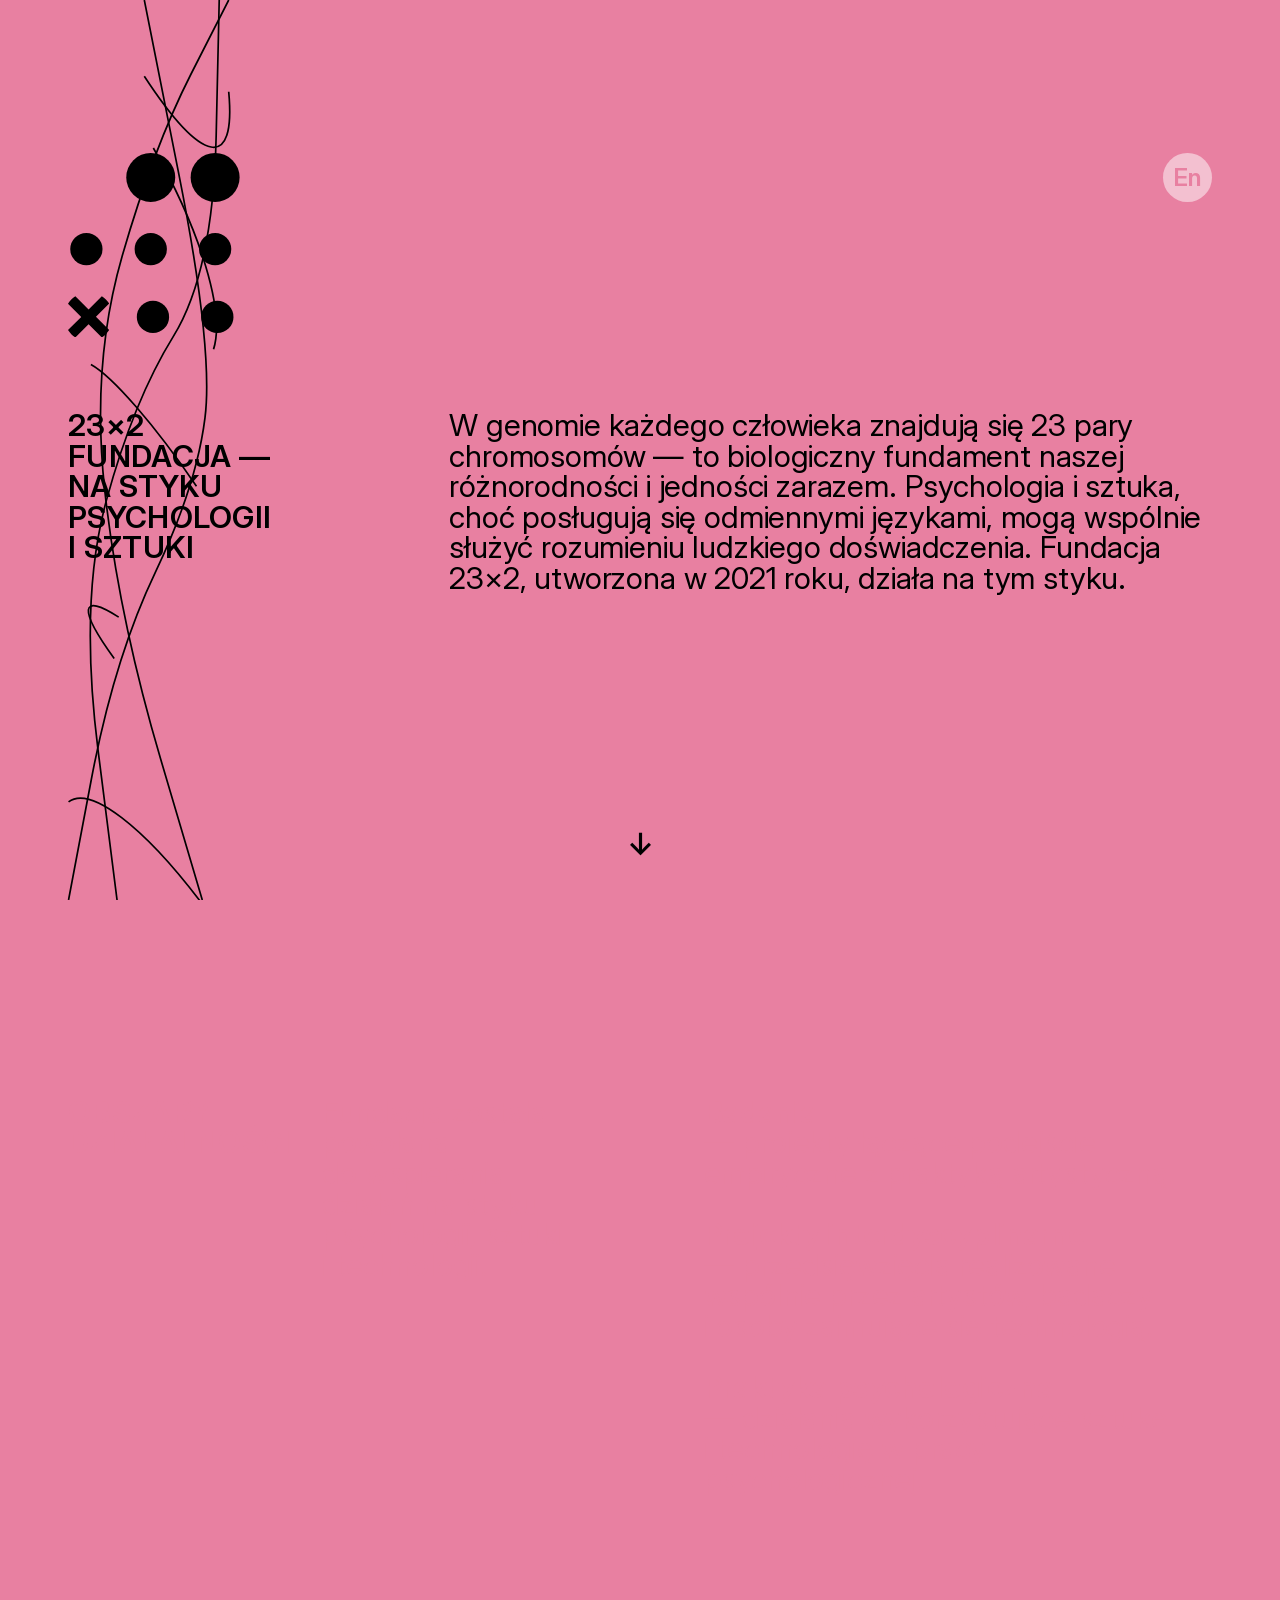
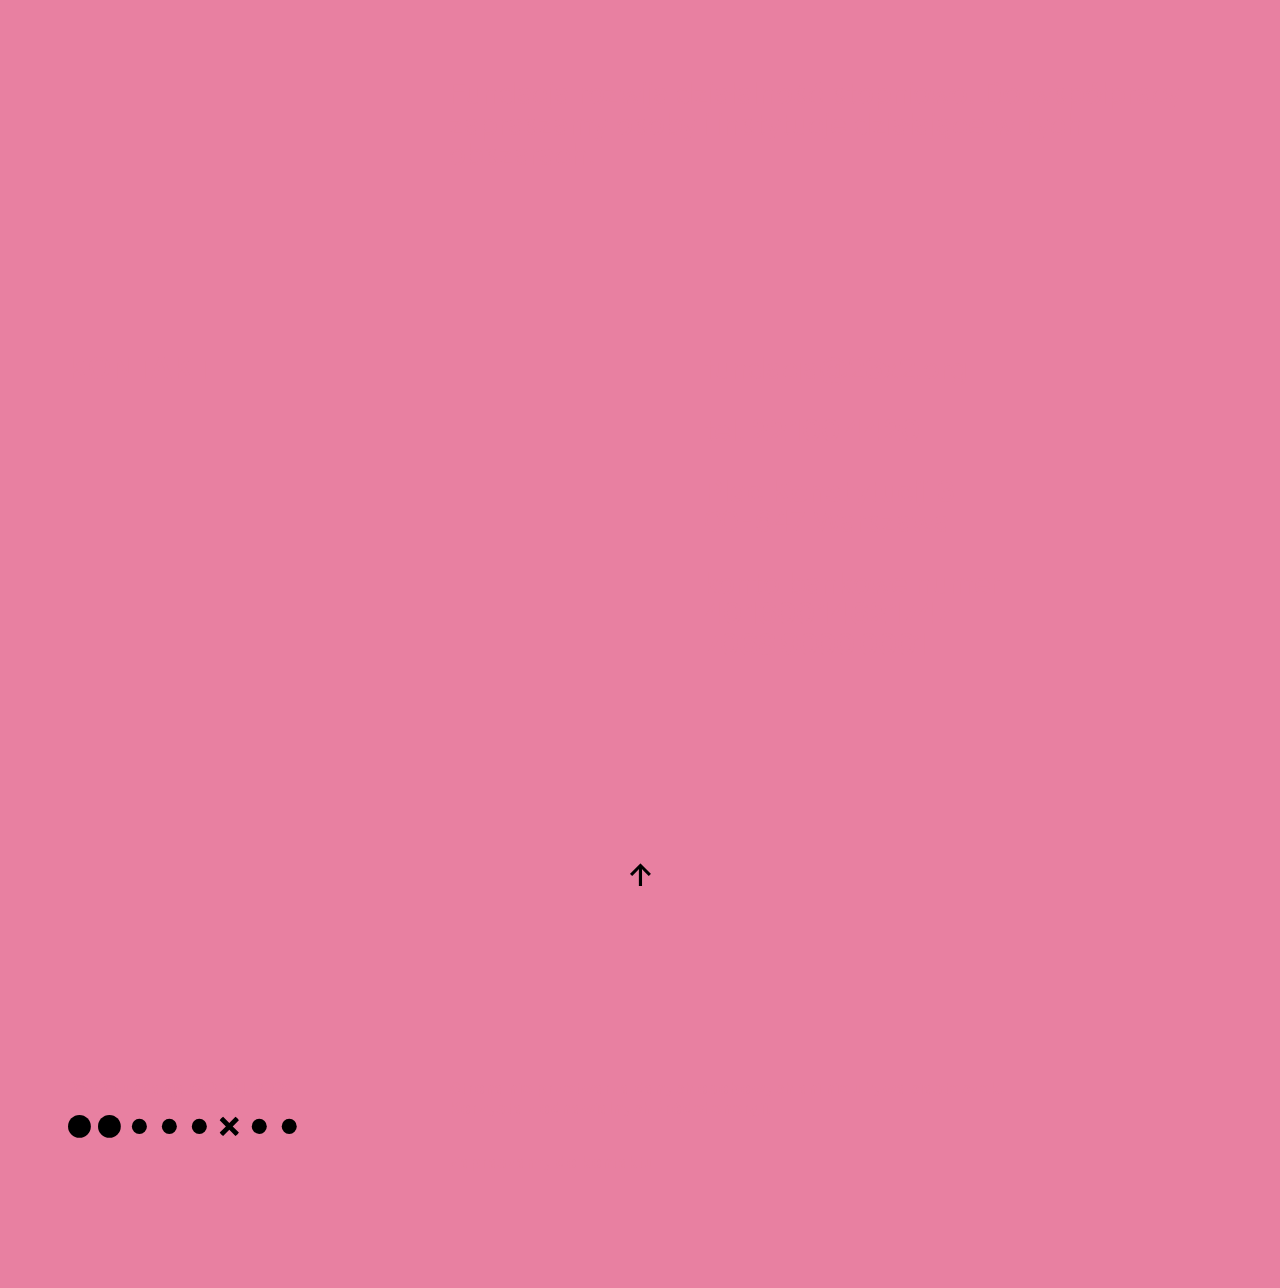
==== index.html @ e5a3f47c "Updates" ====
<!DOCTYPE html><html lang="pl-PL"><head>
  <meta charset="utf-8">
  <title>23&#xd7;2 Fundacja</title>
  <meta name="viewport" content="width=device-width, initial-scale=1.0">
  <meta name="application-name" content="23×2">
  <meta http-equiv="X-UA-Compatible" content="IE=edge">
  <link rel="preload" href="/assets/InterVariable-CWi-zmRD.woff2" as="font" type="font/woff2" crossorigin="anonymous">
  <link rel="icon shortcut" type="image/png" href="/assets/favico-CVRxrPif.png" sizes="512x512">
  <link rel="icon" href="/assets/favico-KwMfL0SA.svg" type="image/svg+xml">
  <link rel="canonical" href="https://23x2.org/">
  <link rel="alternate" hreflang="pl" href="https://23x2.org/">
  <link rel="alternate" hreflang="en" href="https://23x2.org/?EN">
  <link rel="alternate" hreflang="x-default" href="https://23x2.org/">
  <script>
    const searchParams = new URLSearchParams(window.location.search);
    const hasEnParam = searchParams.has('en') || searchParams.has('EN');
    const initialLang = hasEnParam ? 'en' : 'pl';
    document.documentElement.lang = initialLang === 'pl' ? 'pl-PL' : 'en-US';
  </script>
  <script type="module" crossorigin src="/assets/index-DliOSBkk.js"></script>
  <link rel="stylesheet" crossorigin href="/assets/index-CtleP8-W.css">
</head>

<body class="hidden" id="top" style="visibility: hidden;">
  <svg id="connectionPath" width="100%" height="100%"></svg>
  <r-grid columns="9" columns-s="6">
    <r-cell span="row" class="spacer"></r-cell>

    <r-cell span="row" class="margin-b-8">
    <svg id="logo" xmlns="http://www.w3.org/2000/svg" viewBox="0 0 87.24 93.78">
      <g>
        <circle cx="74.8" cy="12.45" r="12.45" style="fill: #fbae17;"/>
        <circle cx="42.07" cy="12.45" r="12.45" style="fill: #4274b8;"/>
      </g>
      <g>
        <circle cx="9.34" cy="48.87" r="8.21" style="fill: #ec186a;"/>
        <circle cx="42.07" cy="48.87" r="8.21" style="fill: #6dbd45;"/>
        <circle cx="74.8" cy="48.87" r="8.21" style="fill: #32bec0;"/>
      </g>
      <g>
        <path d="M3.74,72.85c-.73.47-1.43,1.02-2.07,1.67s-1.19,1.34-1.67,2.07l6.73,6.73L0,90.04c.47.73,1.02,1.43,1.67,2.07s1.34,1.19,2.07,1.67l6.73-6.73,6.73,6.73c.73-.47,1.43-1.02,2.07-1.67s1.19-1.34,1.67-2.07l-6.73-6.73,6.73-6.73c-.47-.73-1.02-1.43-1.67-2.07s-1.34-1.19-2.07-1.67l-6.73,6.73-6.73-6.73Z" style="fill: #ee4623;"/>
        <circle cx="43.19" cy="83.32" r="8.21" style="fill: #6a50a0;"/>
        <circle cx="75.92" cy="83.32" r="8.21" style="fill: #dfd91e;"/>
      </g>
    </svg>

    <div class="language-switcher">
        <a href="/pl/" data-lang="pl" title="Polski">Pl</a>
        <a href="/en/" data-lang="en" title="English">En</a>
    </div>

    </r-cell>

    <r-cell span="3" span-s="row" class="margin-b-2">
      <h2 data-translate="title-23x2">23&times;2<br>Fundacja &mdash;&nbsp;na&nbsp;styku psychologii<br>i&nbsp;sztuki</h2>
    </r-cell>
    <r-cell span="6" span-s="row" class="margin-b-6">
      <p data-translate="paragraph-chromosomes"><strong>23 pary chromosomów</strong> to wspólny biologiczny punkt wyjścia, z&nbsp;którego wyrastają bardzo różne sposoby życia. Nazwa 23×2 wskazuje na&nbsp;napięcie między tym, co&nbsp;wspólne, a&nbsp;tym, co&nbsp;niepowtarzalne. Fundacja działa od&nbsp;2021 roku na&nbsp;styku <strong>psychologii, sztuki i&nbsp;technologii</strong>. Interesują nas takie formy badania i&nbsp;tworzenia, które nie upraszczają doświadczenia tylko dlatego, że trudno je opisać.</p>
      </r-cell>

        <r-cell span="row" class="down animated-character"><a href="#more">↓</a></r-cell>
        <r-cell span="row" span-s="row" class="spacer" id="more"></r-cell>

        <r-cell span="2" span-s="row" class="margin-b-2">
          <h2 data-translate="title-assumptions">Pytania,<br>do których wracamy</h2>
        </r-cell>
        <r-cell span="3-4" span-s="row">
          <p data-translate="paragraph-goal">Nie ma tu jeszcze zamkniętego katalogu projektów. Są za&nbsp;to pytania, które wyznaczają kierunek pracy i&nbsp;do których wracamy z&nbsp;różnych stron:</p>
          </r-cell>
          <r-cell span="6-9" span-s="row" class="margin-b-8">
          <p data-translate="paragraph-research"><strong>Jak nadać formę temu, co trudno zobaczyć?</strong><br> — interesuje nas, co staje się uchwytne, gdy doświadczenie dostaje postać obrazu, dźwięku, tekstu albo interakcji.</p>
          <p data-translate="paragraph-support"><strong>Co naprawdę znaczy łączyć różne dziedziny?</strong><br> — nie interesuje nas dekoracyjna interdyscyplinarność. Szukamy współpracy, w&nbsp;której badanie, praktyka technologiczna i&nbsp;wrażliwość artystyczna naprawdę wpływają na&nbsp;siebie nawzajem.</p>
            <p data-translate="paragraph-tools"><strong>Jakie narzędzia warto budować?</strong><br> — bardziej interesują nas narzędzia, które poszerzają uwagę i&nbsp;refleksję, niż takie, które zbyt szybko oferują gotową interpretację.</p>
          </r-cell>

          <r-cell span="row" span-s="row" class="spacer"></r-cell>

          <r-cell span="3" span-s="row" class="margin-b-2">
            <!-- Left blank, intentionally removed heading -->
          </r-cell>
          <r-cell span="4-9" span-s="row" class="margin-b-8">
            <p data-translate="paragraph-development"></p>
          </r-cell>

          <r-cell span="row" class="spacer"></r-cell>


            <r-cell span="5" span-s="row" class="margin-b-2">
              <h2 data-translate="title-contact">Kontakt</h2>
            </r-cell>
              <r-cell span="6-9" span-s="row" class="margin-b-2">
                <p data-translate="contact-email"><a href="mailto:fundacja@23x2.org">fundacja@23x2.org</a></p>
                <p data-translate="title-phone">tel.&thinsp;+48&thinsp;<strong>22&thinsp;100&thinsp;4420</strong></p>
               <p data-translate="contact-address"><strong>Plac Konstytucji</strong> 3<br>00&#x2043;647 Warszawa</p>
               
              
               <p data-translate="bank-account">konto bankowe numer<br><strong>40&thinsp;1600&thinsp;1462&thinsp;1747<br>7068&thinsp;9000&thinsp;0001</strong></p>
              </r-cell>


            <r-cell span="row" class="down animated-character"><a href="#top" title="do góry strony">↑</a></r-cell>
    

    <r-cell class="footer" span="3" span-s="row">      
      <p data-translate="footer-label">23&times;2 Fundacja © 2021&ndash;2026</p>
      <svg id="logo-vertical" xmlns="http://www.w3.org/2000/svg" width="33%" viewBox="0 0 277.51 27.66">
        <path d="M188.18,2.2c-.81.52-1.59,1.14-2.3,1.85s-1.33,1.49-1.85,2.3l7.48,7.48-7.48,7.48c.52.82,1.14,1.59,1.85,2.3s1.49,1.33,2.3,1.85l7.48-7.48,7.48,7.48c.82-.52,1.59-1.14,2.3-1.85s1.33-1.49,1.85-2.3l-7.48-7.48,7.48-7.48c-.52-.82-1.14-1.59-1.85-2.3s-1.49-1.33-2.3-1.85l-7.48,7.48-7.48-7.48Z" style="fill: #ee4623;"/>
        <circle cx="50.19" cy="13.83" r="13.83" style="fill: #fbae17;"/>
        <circle cx="13.83" cy="13.83" r="13.83" style="fill: #4274b8;"/>
        <circle cx="86.56" cy="13.83" r="9.13" style="fill: #ec186a;"/>
        <circle cx="122.92" cy="13.83" r="9.13" style="fill: #6dbd45;"/>
        <circle cx="159.29" cy="13.83" r="9.13" style="fill: #32bec0;"/>
        <circle cx="232.02" cy="13.83" r="9.13" style="fill: #6a50a0;"/>
        <circle cx="268.38" cy="13.83" r="9.13" style="fill: #dfd91e;"/>
      </svg>
    </r-cell>
    <r-cell class="footer" span="4-9" span-s="row">
      <p data-translate="footer-description"></p>
      <p style="margin-top: calc(var(--unit) * 4);"><a href="mailto:fundacja@23x2.org" data-translate="cta-contact"></a></p>
    </r-cell>
    
  </r-grid>
    <noscript>
      <style>
          /* Styles for when JavaScript is disabled */
          #top {
              display: block !important;
          }
      </style>
    </noscript>
</body></html>
---- assets/index-CtleP8-W.css ----
[data-translate]{color:#e880a1;opacity:0!important;transition:opacity var(--fade-duration, .3s) ease-in-out,color .5s ease;transition-delay:var(--fade-delay, 0s)}[data-translate].visible{color:#000;opacity:1!important}.language-switcher{float:right;border-radius:50%}.language-switcher a{display:flex;align-items:center;justify-content:center;padding:.3em;width:2em;height:2em;text-decoration:none;background-color:#ffffff80;color:#e880a1!important;border-radius:100%;transition:background-color .3s ease,color .4s ease;font-size:.8em;font-weight:600}.language-switcher a:hover,.language-switcher a.active{background-color:#000;color:#e880a1!important}.language-switcher a.active{display:none;opacity:1!important}*{margin:0;padding:0;box-sizing:border-box}#connectionPath{position:fixed;top:0;left:0;pointer-events:none;z-index:-1;width:100%;height:100%}svg#logo{width:15%}svg#logo-vertical{width:60%}#logo circle,#logo path,#logo-vertical path,#logo-vertical circle{fill:#000!important}#connectionPath path{fill:none;stroke-width:1.7px;stroke:#000}canvas{pointer-events:none}r-grid{position:relative;z-index:0;font-size:1.8em}#scrolling{z-index:101}p,h1,h2,h3{color:#000;mix-blend-mode:normal}canvas{position:fixed;top:-25vh;left:-10vw;width:120vw;height:150vh;z-index:100;transition:opacity .3s ease}@media (prefers-reduced-motion: reduce){canvas{opacity:.05!important}.animated-character{animation:none!important;transform:translateY(0)!important}}p,h1,h2,h3{mix-blend-mode:normal}h1 a{transition:transform .23s ease-in-out}h1 a span{transition:font-weight .5s ease-in-out}html{scroll-behavior:smooth;overflow-x:clip}body.hidden{visibility:hidden}.title{margin:auto;width:fit-content}.title r-cell{overflow:visible}.dot{width:256px;height:256px;display:block}canvas.dot{margin-left:-20px}a{transition:color .1s ease-in-out,text-decoration-color .3s ease-in-out;text-decoration:underline;text-decoration-thickness:.1em;word-break:keep-all}a:hover,p a:hover,quote a:hover,.down a:hover{text-decoration-color:#0000;color:#fff}a.langswitcher{float:right}p,quote,li{-webkit-hyphens:none;hyphens:none}.down a,.footer>a{text-decoration:none;transition:color .2s ease-in-out;font-weight:600}.down a{padding:1em}.down{margin:5em auto;text-align:center}.footer{font-size:calc(var(--fontSize));font-weight:600}.footer p{margin:2em 0 1em;line-height:calc(var(--fontSize) * 1.2)}.footer>a{margin-right:1.6em}.footer>a:hover{color:var(--accent-color)}#scrolling{position:fixed;bottom:20px;left:0;right:0;margin-left:auto;margin-right:auto;opacity:0;transition:opacity .5s ease-out;-webkit-backdrop-filter:blur(5px);backdrop-filter:blur(5px);background-color:var(--lighter);color:#fff;width:1em;height:1em;padding:.6em 1em 1.4em;border-radius:50%;text-align:center}body.top #scrolling{opacity:1}body.top~#scrolling{animation:scroll 2s ease-in-out infinite}@keyframes scroll{0%{opacity:0}to{opacity:1}}.animated-character{animation:bounce 2s ease-in-out infinite}@keyframes bounce{0%,to{transform:translateY(0)}50%{transform:translateY(-.5em)}}quote{hanging-punctuation:first;font-feature-settings:"ss03"}quote:before{content:open-quote;font-size:calc(var(--fontSize) * 2)}quote:after{content:close-quote}h3{text-transform:uppercase}p a[href*="//"]:not([href*="23x2.org"]):after,quote a[href*="//"]:not([href*="23x2.org"]):after{content:"◦";text-decoration:none;display:inline;white-space:nowrap;word-break:keep-all}p a[href*="//"]:not([href*="23x2.org"]):visited:after,quote a[href*="//"]:not([href*="23x2.org"]):visited:after{content:"•";text-decoration:none;display:inline;word-break:keep-all}r-cell.spacer{margin-bottom:calc(var(--unit) * 10)}@font-face{font-family:InterVariable;font-style:normal;font-weight:200 600;font-display:block;src:url(/assets/InterVariable-CWi-zmRD.woff2) format("woff2")}@font-face{font-family:InterVariable;font-style:italic;font-weight:200 600;font-display:block;src:url(/assets/InterVariable-Italic-d6KXgdvN.woff2) format("woff2")}@font-face{font-family:Inter;font-style:normal;font-weight:200;font-display:block;src:url(/assets/Inter-Regular-B0QUfDW0.woff2) format("woff2")}@font-face{font-family:Inter;font-style:italic;font-weight:200;font-display:block;src:url(/assets/Inter-Italic-B_ozvy2G.woff2) format("woff2")}@font-face{font-family:Inter;font-style:normal;font-weight:600;font-display:block;src:url(/assets/Inter-SemiBold-_JLwM7Yv.woff2) format("woff2")}@font-face{font-family:Inter;font-style:italic;font-weight:600;font-display:block;src:url(/assets/Inter-SemiBoldItalic-C4gNvuGw.woff2) format("woff2")}@font-face{font-family:InterDisplay;font-style:normal;font-weight:200;font-display:block;src:url(/assets/InterDisplay-Regular-C0mmbI_t.woff2) format("woff2")}@font-face{font-family:InterDisplay;font-style:italic;font-weight:200;font-display:block;src:url(/assets/InterDisplay-Italic-Ceakq4P4.woff2) format("woff2")}@font-face{font-family:InterDisplay;font-style:normal;font-weight:600;font-display:block;src:url(/assets/InterDisplay-SemiBold-J6ePsRbj.woff2) format("woff2")}@font-face{font-family:InterDisplay;font-style:italic;font-weight:600;font-display:block;src:url(/assets/InterDisplay-SemiBoldItalic-Hwqo_RGe.woff2) format("woff2")}:root{--icon-outline-url: url("data:image/svg+xml;charset=utf-8,%3Csvg width='18' height='18' fill='none' xmlns='http://www.w3.org/2000/svg'%3E%3Crect x='1.75' y='1.75' width='14.5' height='14.5' rx='.5' stroke='%23000' stroke-width='1.5'/%3E%3C/svg%3E");--icon-checkmark-url: url("data:image/svg+xml;charset=utf-8,%3Csvg width='18' height='18' fill='none' xmlns='http://www.w3.org/2000/svg'%3E%3Cpath d='M4.7 9.3l3.4 3.3 5.7-5.7-1.5-1.6-4.2 4.2-1.8-1.8-1.6 1.6z' fill='%23000'/%3E%3C/svg%3E");--sansFont: "Inter, sans-serif";--titleFont: "Inter, sans-serif";--monoFont: "IBM Plex Mono";--fontSize: 17px;--unit: calc(var(--fontSize) * .5);--line-height: calc(var(--fontSize) * 1.8);--baseline: var(--unit);--body-padding-x: calc(var(--unit) * 8);--body-padding-y: calc(var(--unit) * 8);--body-bleed: calc(var(--unit) * 16);--body-max-width: calc(var(--unit) * 152);--blockSpacingTop: 0px;--blockSpacingBottom: var(--line-height);--hr-weight: 2px;--h1-margin-bottom: var(--line-height);--h3-margin-bottom: calc(var(--unit) * 0);--column-gap: calc(var(--unit) * 8);--row-gap: calc(var(--unit) * 8);--column-gap-compact: calc(var(--unit) * 4);--row-gap-compact: calc(var(--unit) * 2);--displayScale: 1;--pixel: 1px;--foreground-color-rgb: 0, 0, 0;--foreground-color-a: 1;--foreground-color-a-dimmed: .4;--foreground-color: rgba(var(--foreground-color-rgb), var(--foreground-color-a));--foreground-color-dimmed: rgba(var(--foreground-color-rgb), var(--foreground-color-a-dimmed));--box-link-hover-color: rgba(var(--foreground-color-rgb), 1);--accent-color: #d0005f;--menu-active-color: var(--foreground-color);--menu-inactive-color: rgba(0, 0, 0, .3);--letterbox-color: #E880A1;--bright: #fff;--dark: #000;--lighter: rgba(0, 0, 0, .42);--darker: rgba(0, 0, 0, .66)}@supports (font-variation-settings: normal){:root{--sansFont: "InterVariable, sans-serif";--titleFont: "InterVariable, sans-serif";font-feature-settings:"liga" 1,"calt" 1}}@supports (font-variation-settings: normal){:root{--sansFont: InterVariable;--titleFont: InterVariable}}@media only screen and (-webkit-min-device-pixel-ratio: 1.5),only screen and (min-resolution: 1.5dppx){:root{--displayScale: 1.5;--pixel: .75px }}@media only screen and (-webkit-min-device-pixel-ratio: 2),only screen and (min-resolution: 2dppx){:root{--displayScale: 2;--pixel: .5px }}@media only screen and (-webkit-min-device-pixel-ratio: 2.5),only screen and (min-resolution: 2.5dppx){:root{--displayScale: 2.5;--pixel: .4px }}@media only screen and (-webkit-min-device-pixel-ratio: 3),only screen and (min-resolution: 3dppx){:root{--displayScale: 3;--pixel: .3333333333px }}@media only screen and (-webkit-min-device-pixel-ratio: 3.5),only screen and (min-resolution: 3.5dppx){:root{--displayScale: 4;--pixel: .25px }}*{font:inherit;line-height:inherit;font-feature-settings:"liga" 1,"ss02" 0,"ss03" 0,"dlig" 1}a,abbr,acronym,address,applet,article,aside,audio,b,big,blockquote,body,canvas,caption,center,cite,code,dd,del,details,dfn,div,dl,dt,em,embed,fieldset,figcaption,figure,footer,form,grid,h1,h2,h3,h4,h5,h6,header,hgroup,hr,html,i,iframe,img,ins,kbd,label,legend,li,main,mark,menu,nav,noscript,object,ol,output,p,pre,q,s,samp,section,small,span,strike,sub,summary,sup,table,tbody,td,tfoot,th,thead,time,tr,tt,u,ul,var,video{margin:0;padding:0;border:0;vertical-align:baseline}h1,h2,h3{text-transform:uppercase}blockquote,q{quotes:none}blockquote:after,blockquote:before,q:after,q:before{content:"";content:none}a,a:visited{color:inherit}li{margin-left:0;margin-bottom:var(--baseline)}li>p+ol,li>p+ul{margin-top:calc(var(--baseline) * -1)}li>p+ol{margin-top:calc(var(--unit) * -2)}li.task-list-item{list-style-type:none}li.task-list-item>input[type=checkbox]{list-style:none;margin-right:.5em;margin-left:-1.4em;background:none;-webkit-appearance:none;-moz-appearance:none;appearance:none;width:1.5em;height:var(--baseline);display:inline-block;position:relative;border:none;opacity:1}li.task-list-item>input[type=checkbox]:after,li.task-list-item>input[type=checkbox]:before{display:block;position:absolute;content:"X";color:transparent;left:0;top:-.25em;bottom:-.25em;width:1.1em;background-size:contain;background-repeat:no-repeat;background-position:50%;--webkit-touch-callout: none }li.task-list-item>input[type=checkbox]:after{background-image:var(--icon-outline-url)}li.task-list-item>input[type=checkbox][checked]:before{background-image:var(--icon-checkmark-url)}@supports ((-webkit-mask-image: linear-gradient(rgba(0,0,0,1),red)) or(mask-image: linear-gradient(rgba(0,0,0,1),red))){li.task-list-item>input[type=checkbox]:after,li.task-list-item>input[type=checkbox]:before{-webkit-mask-size:contain;mask-size:contain;-webkit-mask-repeat:no-repeat;mask-repeat:no-repeat;-webkit-mask-position:center center;mask-position:center center}li.task-list-item>input[type=checkbox]:after{background:var(--foreground-color);-webkit-mask-image:var(--icon-outline-url);mask-image:var(--icon-outline-url)}li.task-list-item>input[type=checkbox][checked]:before{background:var(--foreground-color);-webkit-mask-image:var(--icon-checkmark-url);mask-image:var(--icon-checkmark-url)}}.compact>li>p+ol,.compact>li>p+ul{margin-top:calc(var(--blockSpacingBottom) * -1)}ol,ul{list-style-position:outside;--list-indentation: 2em }ol.compact>li,ul.compact>li{margin-bottom:0}ul{padding-left:1.3em}ul.plain{list-style:none}ol[start]{-webkit-padding-start:var(--list-indentation);padding-inline-start:var(--list-indentation)}ol:not([start]){list-style:none;counter-reset:ol-counter;padding-left:var(--list-indentation)}ol:not([start])>li{counter-increment:ol-counter;position:relative}ol:not([start])>li:before{content:counter(ol-counter) ". ";font-weight:600;font-variant-numeric:tabular-nums;position:absolute;--space: .5em;--width: calc(var(--list-indentation) - var(--space));left:calc(-1 *(var(--width) + var(--space)));width:var(--width);height:var(--lineHeight);text-align:left}:root{font-family:var(--sansFont),-system-ui,system-ui,sans-serif;font-size:var(--fontSize);line-height:var(--line-height);color:var(--foreground-color);letter-spacing:-.01em;-webkit-text-size-adjust:100%;-moz-text-size-adjust:100%;text-size-adjust:100%;font-variant-ligatures:contextual common-ligatures;background-color:var(--letterbox-color)}body{-webkit-overflow-scrolling:touch;margin:0 auto;padding:var(--body-padding-y) var(--body-padding-x);max-width:var(--body-max-width);min-height:100vh;box-sizing:border-box;background:var(--background-color)}@media (max-width: 1024px){body{--body-padding-y: calc(var(--unit) * 4) }svg#logo{width:30%}#connectionPath path{fill:none;stroke-width:.9px;stroke:#000}p{-webkit-hyphens:auto;hyphens:auto}svg#logo{width:35%}svg#logo-vertical{width:33%}}@media (max-width: 640px){body{--body-padding-x: calc(var(--unit) * 3);--body-padding-y: calc(var(--unit) * 2) }svg#logo{width:55%}svg#logo-vertical{width:80%}}.margin-b-1{margin-bottom:var(--unit)}.margin-b-2{margin-bottom:calc(var(--unit) * 2)}.margin-b-3{margin-bottom:calc(var(--unit) * 3)}.margin-b-4{margin-bottom:calc(var(--unit) * 4)}.margin-b-5{margin-bottom:calc(var(--unit) * 5)}.margin-b-6{margin-bottom:calc(var(--unit) * 6)}.margin-b-7{margin-bottom:calc(var(--unit) * 7)}.margin-b-8{margin-bottom:calc(var(--unit) * 8)}.dimmed{color:var(--foreground-color-dimmed)}.nowrap{white-space:nowrap;word-break:break-word}.fullwidth{width:120%;height:auto;object-fit:contain;margin-left:-10%}r-cell.fullwidth{grid-column:1/-1}.font-title-1{font-weight:600;font-size:2rem;line-height:2.5rem}.font-title-1,.font-title-2{font-family:var(--titleFont)}.font-title-2{font-weight:600;font-size:1.5rem;line-height:2rem;letter-spacing:.01em}@media (min-width: 641px){.only-viewport-xsmall{display:none}}@media (min-width: 1025px){.only-viewport-small{display:none}}.bold,b,strong{font-weight:600}.italic,em,i{font-style:italic}small{font-size:.8em;letter-spacing:0;line-height:1.4}time{color:var(--foreground-color-dimmed)}address,article,aside,blockquote,dd,div.highlighter-rouge,dl,dt,fieldset,figure,form,h1,h2,h3,h4,h5,h6,nav,ol,p,pre,r-grid,table,tfoot,ul,video{margin-top:var(--blockSpacingTop);margin-bottom:var(--blockSpacingBottom)}:first-child{margin-top:unset}blockquote{position:relative;--color: rgba(var(--foreground-color-rgb), .13);padding-left:1em;border-left:.2rem solid var(--color);font-style:italic;font-weight:200;opacity:.7}blockquote:before{content:"“";font-size:1.5em;height:.6em;font-family:Georgia,serif;font-weight:600;color:var(--color);position:absolute;left:-1em;background:#fff;pointer-events:none;-webkit-user-select:none;-moz-user-select:none;-ms-user-select:none;user-select:none}h1{font-weight:600;font-size:2rem;line-height:2.5rem;margin-top:calc(var(--line-height) * 2);margin-bottom:var(--h1-margin-bottom)}h1,h2{font-family:var(--titleFont)}h2{font-weight:600;letter-spacing:.01em;padding-right:1em}*+h2{margin-top:3rem}h3,h4,h5,h6{font-size:inherit;font-weight:600;margin-bottom:var(--h3-margin-bottom)}h3+h1,h3+h1.single-line,h4+h1,h4+h1.single-line{margin-top:calc(var(--baseline) * 3)}h3.single-line+h1,h3.single-line+h1.single-line,h3.single-line+h2,h3.single-line+h2.single-line,h4.single-line+h1,h4.single-line+h1.single-line,h4.single-line+h2,h4.single-line+h2.single-line{margin-top:var(--line-height)}h3+h2,h3+h2.single-line,h4+h2,h4+h2.single-line{margin-top:var(--baseline)}[class^=only-viewport-]+h1,[class^=only-viewport-]+h2,[class^=only-viewport-]+h3,[class^=only-viewport-]+h4,[class^=only-viewport-]+h5,[class^=only-viewport-]+h6,hr+h1,hr+h2,hr+h3,hr+h4,hr+h5,hr+h6{margin-top:unset}hr:first-child{margin-top:calc(var(--hr-weight) /-2);margin-bottom:calc(var(--line-height) - var(--hr-weight)/2)}hr:last-child{margin-bottom:calc(var(--hr-weight)/-2)}hr,hr:last-child,hr:only-child{margin-top:calc(var(--line-height) - var(--hr-weight)/2)}hr,hr:only-child{border:none;background:var(--foreground-color);height:var(--hr-weight);margin-bottom:calc(var(--line-height) - var(--hr-weight)/2)}*+hr:last-child{margin-top:calc(var(--hr-weight)/-2)}hr:not(:first-child){margin-top:var(--line-height);margin-bottom:calc(var(--line-height) - var(--hr-weight))}r-grid>hr{grid-column:1/-1}r-grid>hr,r-grid>hr:not(:first-child):not(:last-child){margin-top:calc(var(--line-height) - var(--hr-weight));margin-bottom:0}picture{display:block;margin-top:var(--blockSpacingTop);margin-bottom:var(--blockSpacingBottom)}img,img:first-child,img:last-child{display:block;margin-top:calc(var(--unit) * 2);margin-bottom:calc(var(--unit) * 2)}img.inline,img:first-child.inline,img:last-child.inline{display:inline;vertical-align:center}img:only-child,picture>img,picture>img:first-child,picture>img:last-child{margin:0}*+img{margin-top:calc(var(--baseline) * -1)}img.cover,img.fill{-o-object-fit:cover;object-fit:cover}r-grid>r-cell>img,r-grid>r-cell>p>img,r-grid>r-cell>p>picture>img,r-grid>r-cell>picture>img{-o-object-fit:contain;object-fit:contain;max-width:100%}code,pre,tt{font-family:var(--monoFont),SFMono-Regular,Consolas,Liberation Mono,Menlo,monospace;word-break:break-word;white-space:pre-wrap}.code b,.monospace b,b .code,b .monospace,b code,b pre,b tt,code b,pre b,tt b{font-weight:600}code,tt{background-color:rgba(var(--foreground-color-rgb),.07);border-radius:3px;padding:calc(var(--unit) * .25) 0}code:after,code:before,tt:after,tt:before{letter-spacing:-.2em;content:" "}pre code,pre tt{background-color:transparent;padding:0;border-radius:0}pre code:after,pre code:before,pre tt:after,pre tt:before{letter-spacing:inherit;content:none}pre{white-space:pre;word-wrap:normal;overflow-x:auto;display:block;font-size:.95rem;line-height:1.4}@media (max-width: 640px){pre{font-size:.85rem}}pre code,pre tt{white-space:pre;word-wrap:normal}table{--border-width: 1px;--border-opacity: .15;--border-color: rgba(var(--foreground-color-rgb), calc(var(--foreground-color-a) * var(--border-opacity)));overflow:auto;border-spacing:0;border-collapse:collapse;border-top:var(--border-width) solid var(--border-color);border-right:var(--border-width) solid var(--border-color);position:relative;margin-top:calc(var(--line-height) * 1 + var(--border-width) * -1);margin-bottom:calc(var(--line-height) * 1.5)}table:first-child{margin-top:calc(var(--line-height) * .5 + var(--border-width) * -1);margin-bottom:calc(var(--line-height) * .5)}table *{box-sizing:border-box}table td,table th{position:relative;padding:var(--baseline) 1em;background-image:linear-gradient(90deg,var(--border-color),var(--border-color) 1px,transparent 0,transparent calc(var(--baseline) /2));background-repeat:no-repeat;background-size:100% 100%;background-position:0 -1px}table td:after,table th:after{position:absolute;left:0;bottom:0;right:0;height:var(--border-width);background:var(--border-color);content:"A";color:transparent;pointer-events:none}table th{text-align:left;font-weight:600}table th[align=center]{text-align:center}table th[align=right]{text-align:right}p+table{margin-top:calc(var(--line-height) * 1.5 + var(--border-width) * -1)}@media (max-width: 640px){r-grid{--row-gap: calc(var(--unit) * 6) }}[flow-cols-l],[flow-cols-s],[flow-cols]{display:block;-moz-column-count:3;column-count:3;-moz-column-gap:var(--column-gap);column-gap:var(--column-gap);-moz-column-fill:balance;column-fill:balance;orphans:3;widows:3}[flow-cols-l]>h1,[flow-cols-l]>h2,[flow-cols-l]>hr,[flow-cols-s]>h1,[flow-cols-s]>h2,[flow-cols-s]>hr,[flow-cols]>h1,[flow-cols]>h2,[flow-cols]>hr{-moz-column-span:all;column-span:all}[flow-cols="1"]{-moz-column-count:1;column-count:1}[flow-cols="2"]{-moz-column-count:2;column-count:2}[flow-cols="3"]{-moz-column-count:3;column-count:3}[flow-cols="4"]{-moz-column-count:4;column-count:4}[flow-cols="5"]{-moz-column-count:5;column-count:5}[flow-cols="6"]{-moz-column-count:6;column-count:6}[flow-cols="7"]{-moz-column-count:7;column-count:7}[flow-cols="8"]{-moz-column-count:8;column-count:8}@media (max-width: 1024px){[flow-cols-s="1"]{-moz-column-count:1;column-count:1}[flow-cols-s="2"]{-moz-column-count:2;column-count:2}[flow-cols-s="3"]{-moz-column-count:3;column-count:3}[flow-cols-s="4"]{-moz-column-count:4;column-count:4}[flow-cols-s="5"]{-moz-column-count:5;column-count:5}[flow-cols-s="6"]{-moz-column-count:6;column-count:6}[flow-cols-s="7"]{-moz-column-count:7;column-count:7}[flow-cols-s="8"]{-moz-column-count:8;column-count:8}}@media (max-width: 640px){[flow-cols-xs="1"]{-moz-column-count:1;column-count:1}[flow-cols-xs="2"]{-moz-column-count:2;column-count:2}[flow-cols-xs="3"]{-moz-column-count:3;column-count:3}[flow-cols-xs="4"]{-moz-column-count:4;column-count:4}[flow-cols-xs="5"]{-moz-column-count:5;column-count:5}[flow-cols-xs="6"]{-moz-column-count:6;column-count:6}[flow-cols-xs="7"]{-moz-column-count:7;column-count:7}[flow-cols-xs="8"]{-moz-column-count:8;column-count:8}}@media (max-width: 768px){#top{overflow-x:clip}.fullwidth{width:200%;margin-left:-50%}.dot{margin-top:calc(var(--unit) * 6)}}r-grid{display:grid;--grid-tc: repeat(3, 1fr);grid-template-columns:var(--grid-tc);--grid-cs: 1;--grid-ce: -1 }r-grid>r-cell{display:block;-moz-appearance:none;appearance:none;-webkit-appearance:none}r-grid[columns="1"]{--grid-tc: repeat(1, 1fr) }r-grid[columns="2"]{--grid-tc: repeat(2, 1fr) }r-grid[columns="3"]{--grid-tc: repeat(3, 1fr) }r-grid[columns="4"]{--grid-tc: repeat(4, 1fr) }r-grid[columns="5"]{--grid-tc: repeat(5, 1fr) }r-grid[columns="6"]{--grid-tc: repeat(6, 1fr) }r-grid[columns="7"]{--grid-tc: repeat(7, 1fr) }r-grid[columns="8"]{--grid-tc: repeat(8, 1fr) }r-grid[columns="9"]{--grid-tc: repeat(9, 1fr) }r-grid>r-cell[span^="1"]{--grid-cs: 1 }r-grid>r-cell[span^="2"]{--grid-cs: 2 }r-grid>r-cell[span^="3"]{--grid-cs: 3 }r-grid>r-cell[span^="4"]{--grid-cs: 4 }r-grid>r-cell[span^="5"]{--grid-cs: 5 }r-grid>r-cell[span^="6"]{--grid-cs: 6 }r-grid>r-cell[span^="7"]{--grid-cs: 7 }r-grid>r-cell[span^="8"]{--grid-cs: 8 }r-grid>r-cell[span^="9"]{--grid-cs: 9 }r-grid>r-cell[span$="+1"],r-grid>r-cell[span="1"]{--grid-ce: 1 }r-grid>r-cell[span$="+2"],r-grid>r-cell[span$="-1"],r-grid>r-cell[span="2"]{--grid-ce: 2 }r-grid>r-cell[span$="+3"],r-grid>r-cell[span$="-2"],r-grid>r-cell[span="3"]{--grid-ce: 3 }r-grid>r-cell[span$="+4"],r-grid>r-cell[span$="-3"],r-grid>r-cell[span="4"]{--grid-ce: 4 }r-grid>r-cell[span$="+5"],r-grid>r-cell[span$="-4"],r-grid>r-cell[span="5"]{--grid-ce: 5 }r-grid>r-cell[span$="+6"],r-grid>r-cell[span$="-5"],r-grid>r-cell[span="6"]{--grid-ce: 6 }r-grid>r-cell[span$="+7"],r-grid>r-cell[span$="-6"],r-grid>r-cell[span="7"]{--grid-ce: 7 }r-grid>r-cell[span$="+8"],r-grid>r-cell[span$="-7"],r-grid>r-cell[span="8"]{--grid-ce: 8 }r-grid>r-cell[span$="+9"],r-grid>r-cell[span$="-8"],r-grid>r-cell[span="9"]{--grid-ce: 9 }r-grid>r-cell[span$="-9"]{--grid-ce: 10 }r-grid>r-cell[span]{grid-column-end:span var(--grid-ce)}r-grid>r-cell[span*="+"],r-grid>r-cell[span*="-"],r-grid>r-cell[span*=".."]{grid-column-start:var(--grid-cs)}r-grid>r-cell[span*="-"],r-grid>r-cell[span*=".."]{grid-column-end:var(--grid-ce)}r-grid>r-cell[span=row]{grid-column:1 / -1}@media only screen and (max-width: 1024px){r-grid[columns-s="1"]{--grid-tc: repeat(1, 1fr) }r-grid[columns-s="2"]{--grid-tc: repeat(2, 1fr) }r-grid[columns-s="3"]{--grid-tc: repeat(3, 1fr) }r-grid[columns-s="4"]{--grid-tc: repeat(4, 1fr) }r-grid[columns-s="5"]{--grid-tc: repeat(5, 1fr) }r-grid[columns-s="6"]{--grid-tc: repeat(6, 1fr) }r-grid[columns-s="7"]{--grid-tc: repeat(7, 1fr) }r-grid[columns-s="8"]{--grid-tc: repeat(8, 1fr) }r-grid[columns-s="9"]{--grid-tc: repeat(9, 1fr) }r-grid>r-cell[span-s^="1"]{--grid-cs: 1 }r-grid>r-cell[span-s^="2"]{--grid-cs: 2 }r-grid>r-cell[span-s^="3"]{--grid-cs: 3 }r-grid>r-cell[span-s^="4"]{--grid-cs: 4 }r-grid>r-cell[span-s^="5"]{--grid-cs: 5 }r-grid>r-cell[span-s^="6"]{--grid-cs: 6 }r-grid>r-cell[span-s^="7"]{--grid-cs: 7 }r-grid>r-cell[span-s^="8"]{--grid-cs: 8 }r-grid>r-cell[span-s^="9"]{--grid-cs: 9 }r-grid>r-cell[span-s$="+1"],r-grid>r-cell[span-s="1"]{--grid-ce: 1 }r-grid>r-cell[span-s$="+2"],r-grid>r-cell[span-s$="-1"],r-grid>r-cell[span-s="2"]{--grid-ce: 2 }r-grid>r-cell[span-s$="+3"],r-grid>r-cell[span-s$="-2"],r-grid>r-cell[span-s="3"]{--grid-ce: 3 }r-grid>r-cell[span-s$="+4"],r-grid>r-cell[span-s$="-3"],r-grid>r-cell[span-s="4"]{--grid-ce: 4 }r-grid>r-cell[span-s$="+5"],r-grid>r-cell[span-s$="-4"],r-grid>r-cell[span-s="5"]{--grid-ce: 5 }r-grid>r-cell[span-s$="+6"],r-grid>r-cell[span-s$="-5"],r-grid>r-cell[span-s="6"]{--grid-ce: 6 }r-grid>r-cell[span-s$="+7"],r-grid>r-cell[span-s$="-6"],r-grid>r-cell[span-s="7"]{--grid-ce: 7 }r-grid>r-cell[span-s$="+8"],r-grid>r-cell[span-s$="-7"],r-grid>r-cell[span-s="8"]{--grid-ce: 8 }r-grid>r-cell[span-s$="+9"],r-grid>r-cell[span-s$="-8"],r-grid>r-cell[span-s="9"]{--grid-ce: 9 }r-grid>r-cell[span-s$="-9"]{--grid-ce: 10 }r-grid>r-cell[span-s]{grid-column-end:span var(--grid-ce)}r-grid>r-cell[span-s*="+"],r-grid>r-cell[span-s*="-"],r-grid>r-cell[span-s*=".."]{grid-column-start:var(--grid-cs)}r-grid>r-cell[span-s*="-"],r-grid>r-cell[span-s*=".."]{grid-column-end:var(--grid-ce)}r-grid>r-cell[span-s=row]{grid-column:1 / -1}}@media only screen and (min-width: 1999px){r-grid[columns-l="1"]{--grid-tc: repeat(1, 1fr) }r-grid[columns-l="2"]{--grid-tc: repeat(2, 1fr) }r-grid[columns-l="3"]{--grid-tc: repeat(3, 1fr) }r-grid[columns-l="4"]{--grid-tc: repeat(4, 1fr) }r-grid[columns-l="5"]{--grid-tc: repeat(5, 1fr) }r-grid[columns-l="6"]{--grid-tc: repeat(6, 1fr) }r-grid[columns-l="7"]{--grid-tc: repeat(7, 1fr) }r-grid[columns-l="8"]{--grid-tc: repeat(8, 1fr) }r-grid[columns-l="9"]{--grid-tc: repeat(9, 1fr) }r-grid>r-cell[span-l^="1"]{--grid-cs: 1 }r-grid>r-cell[span-l^="2"]{--grid-cs: 2 }r-grid>r-cell[span-l^="3"]{--grid-cs: 3 }r-grid>r-cell[span-l^="4"]{--grid-cs: 4 }r-grid>r-cell[span-l^="5"]{--grid-cs: 5 }r-grid>r-cell[span-l^="6"]{--grid-cs: 6 }r-grid>r-cell[span-l^="7"]{--grid-cs: 7 }r-grid>r-cell[span-l^="8"]{--grid-cs: 8 }r-grid>r-cell[span-l^="9"]{--grid-cs: 9 }r-grid>r-cell[span-l$="+1"],r-grid>r-cell[span-l="1"]{--grid-ce: 1 }r-grid>r-cell[span-l$="+2"],r-grid>r-cell[span-l$="-1"],r-grid>r-cell[span-l="2"]{--grid-ce: 2 }r-grid>r-cell[span-l$="+3"],r-grid>r-cell[span-l$="-2"],r-grid>r-cell[span-l="3"]{--grid-ce: 3 }r-grid>r-cell[span-l$="+4"],r-grid>r-cell[span-l$="-3"],r-grid>r-cell[span-l="4"]{--grid-ce: 4 }r-grid>r-cell[span-l$="+5"],r-grid>r-cell[span-l$="-4"],r-grid>r-cell[span-l="5"]{--grid-ce: 5 }r-grid>r-cell[span-l$="+6"],r-grid>r-cell[span-l$="-5"],r-grid>r-cell[span-l="6"]{--grid-ce: 6 }r-grid>r-cell[span-l$="+7"],r-grid>r-cell[span-l$="-6"],r-grid>r-cell[span-l="7"]{--grid-ce: 7 }r-grid>r-cell[span-l$="+8"],r-grid>r-cell[span-l$="-7"],r-grid>r-cell[span-l="8"]{--grid-ce: 8 }r-grid>r-cell[span-l$="+9"],r-grid>r-cell[span-l$="-8"],r-grid>r-cell[span-l="9"]{--grid-ce: 9 }r-grid>r-cell[span-l$="-9"]{--grid-ce: 10 }r-grid>r-cell[span-l]{grid-column-end:span var(--grid-ce)}r-grid>r-cell[span-l*="+"],r-grid>r-cell[span-l*="-"],r-grid>r-cell[span-l*=".."]{grid-column-start:var(--grid-cs)}r-grid>r-cell[span-l*="-"],r-grid>r-cell[span-l*=".."]{grid-column-end:var(--grid-ce)}r-grid>r-cell[span-l=row]{grid-column:1 / -1}}
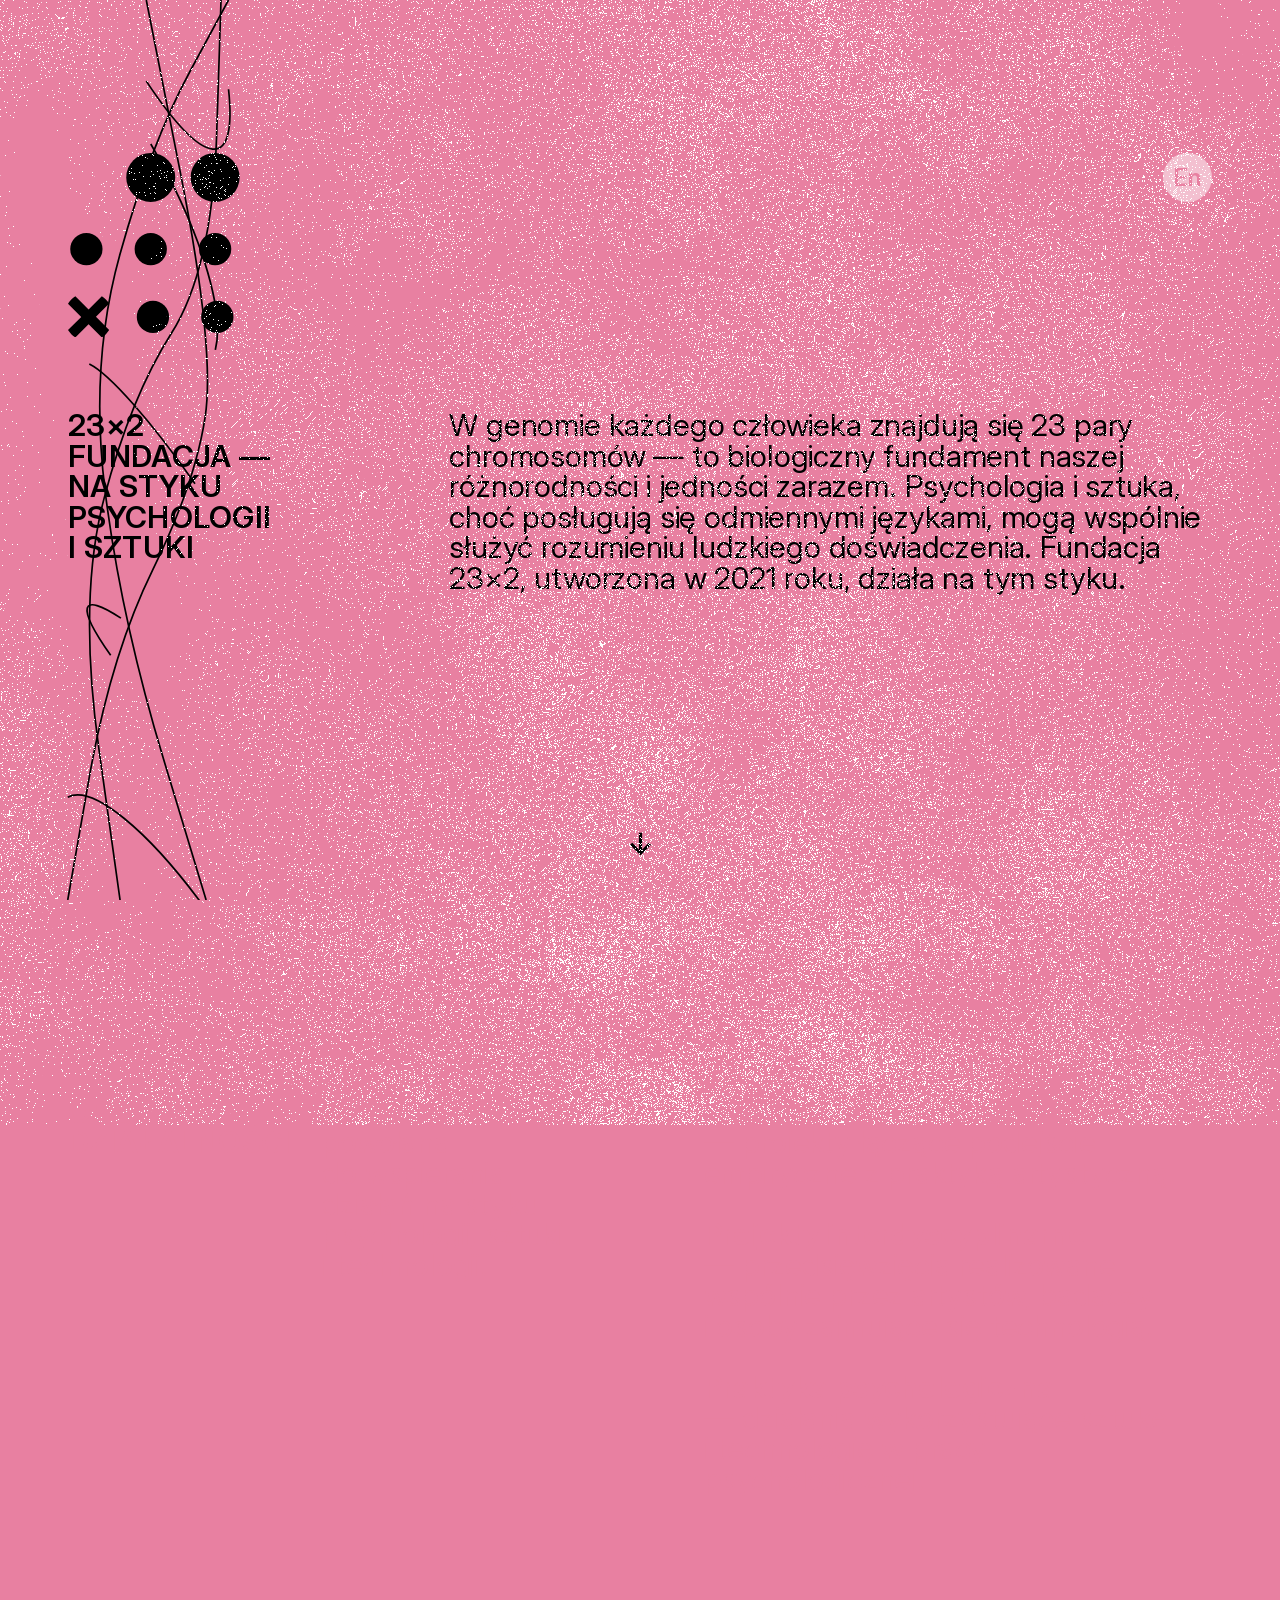
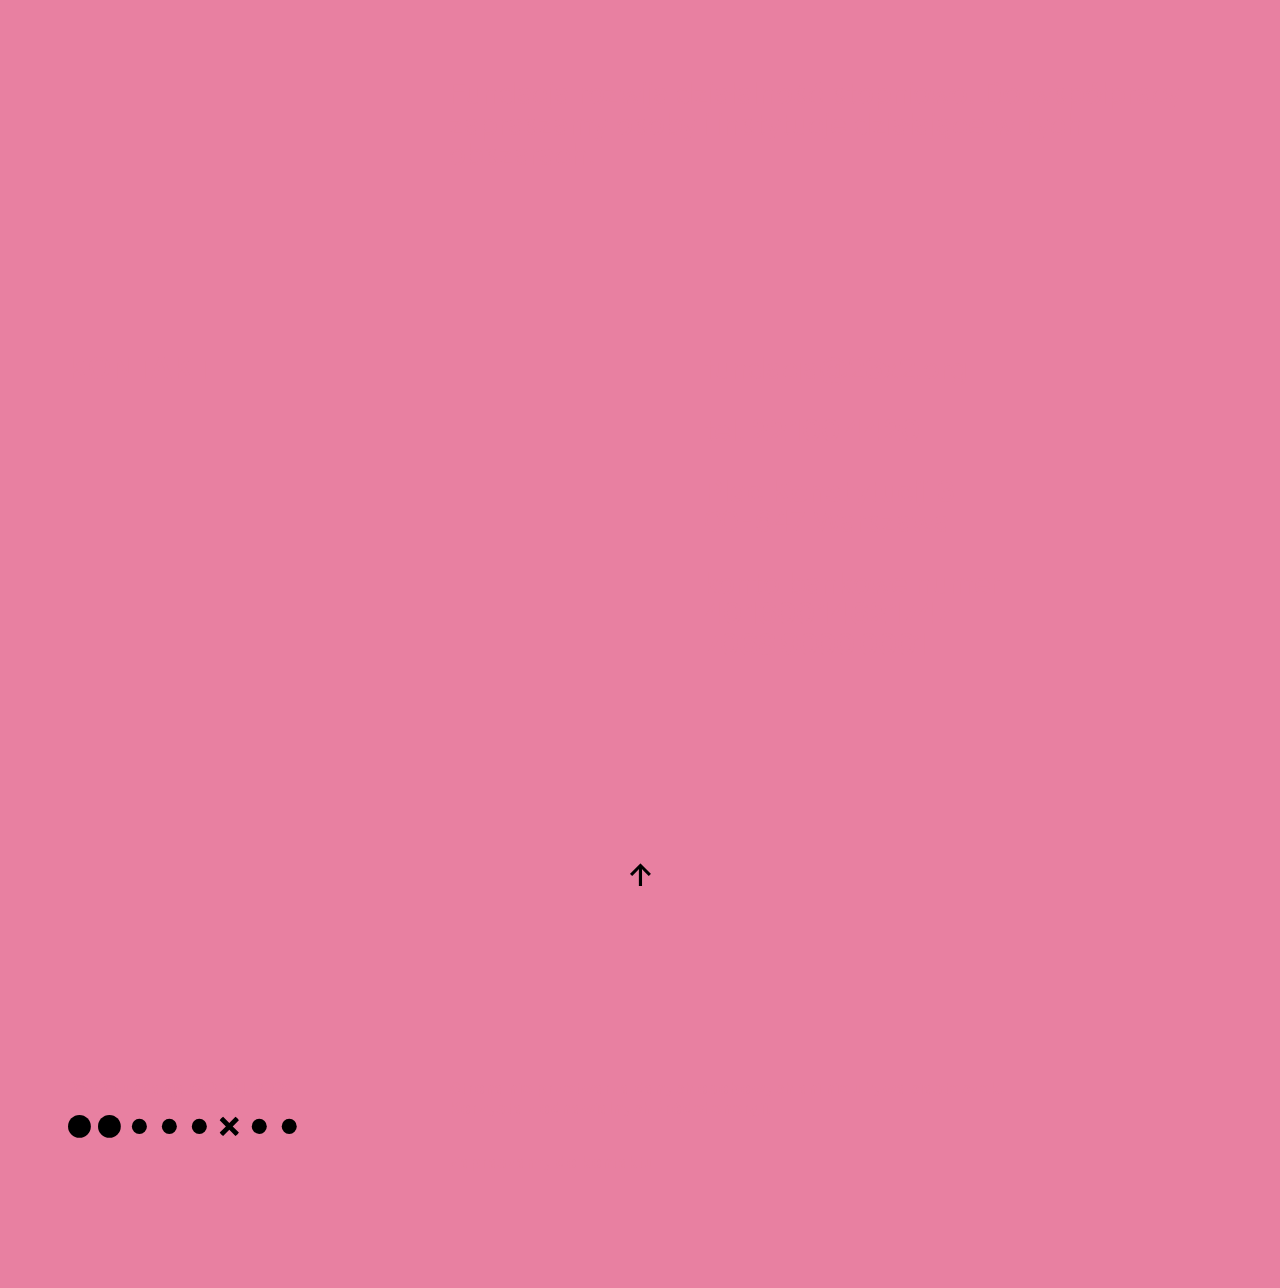
==== commit 7aeeb0a2: "Updates" ====
--- a/index.html
+++ b/index.html
@@ -17,7 +17,7 @@
     const initialLang = hasEnParam ? 'en' : 'pl';
     document.documentElement.lang = initialLang === 'pl' ? 'pl-PL' : 'en-US';
   </script>
-  <script type="module" crossorigin src="/assets/index-DliOSBkk.js"></script>
+  <script type="module" crossorigin src="/assets/index-DK_nPsS9.js"></script>
   <link rel="stylesheet" crossorigin href="/assets/index-CtleP8-W.css">
 </head>
 
@@ -55,22 +55,22 @@
       <h2 data-translate="title-23x2">23&times;2<br>Fundacja &mdash;&nbsp;na&nbsp;styku psychologii<br>i&nbsp;sztuki</h2>
     </r-cell>
     <r-cell span="6" span-s="row" class="margin-b-6">
-      <p data-translate="paragraph-chromosomes"><strong>23 pary chromosomów</strong> to wspólny biologiczny punkt wyjścia, z&nbsp;którego wyrastają bardzo różne sposoby życia. Nazwa 23×2 wskazuje na&nbsp;napięcie między tym, co&nbsp;wspólne, a&nbsp;tym, co&nbsp;niepowtarzalne. Fundacja działa od&nbsp;2021 roku na&nbsp;styku <strong>psychologii, sztuki i&nbsp;technologii</strong>. Interesują nas takie formy badania i&nbsp;tworzenia, które nie upraszczają doświadczenia tylko dlatego, że trudno je opisać.</p>
+      <p data-translate="paragraph-chromosomes">W genomie każdego człowieka znajdują się 23 pary chromosomów — to biologiczny fundament naszej różnorodności i&nbsp;jedności zarazem. Psychologia i&nbsp;sztuka, choć posługują się odmiennymi językami, mogą wspólnie służyć rozumieniu ludzkiego doświadczenia. Fundacja 23×2, utworzona w&nbsp;2021 roku, działa na&nbsp;tym styku.</p>
       </r-cell>
 
         <r-cell span="row" class="down animated-character"><a href="#more">↓</a></r-cell>
         <r-cell span="row" span-s="row" class="spacer" id="more"></r-cell>
 
         <r-cell span="2" span-s="row" class="margin-b-2">
-          <h2 data-translate="title-assumptions">Pytania,<br>do których wracamy</h2>
+          <h2 data-translate="title-assumptions">Obszary<br>działalności</h2>
         </r-cell>
         <r-cell span="3-4" span-s="row">
-          <p data-translate="paragraph-goal">Nie ma tu jeszcze zamkniętego katalogu projektów. Są za&nbsp;to pytania, które wyznaczają kierunek pracy i&nbsp;do których wracamy z&nbsp;różnych stron:</p>
+          <p data-translate="paragraph-goal">Fundacja została powołana do&nbsp;wspierania działań na&nbsp;styku psychologii, sztuki i&nbsp;technologii.</p>
           </r-cell>
           <r-cell span="6-9" span-s="row" class="margin-b-8">
-          <p data-translate="paragraph-research"><strong>Jak nadać formę temu, co trudno zobaczyć?</strong><br> — interesuje nas, co staje się uchwytne, gdy doświadczenie dostaje postać obrazu, dźwięku, tekstu albo interakcji.</p>
-          <p data-translate="paragraph-support"><strong>Co naprawdę znaczy łączyć różne dziedziny?</strong><br> — nie interesuje nas dekoracyjna interdyscyplinarność. Szukamy współpracy, w&nbsp;której badanie, praktyka technologiczna i&nbsp;wrażliwość artystyczna naprawdę wpływają na&nbsp;siebie nawzajem.</p>
-            <p data-translate="paragraph-tools"><strong>Jakie narzędzia warto budować?</strong><br> — bardziej interesują nas narzędzia, które poszerzają uwagę i&nbsp;refleksję, niż takie, które zbyt szybko oferują gotową interpretację.</p>
+          <p data-translate="paragraph-research"><strong>Badania</strong><br> — projekty łączące podejście empiryczne z&nbsp;praktyką artystyczną.</p>
+          <p data-translate="paragraph-support"><strong>Projekty interdyscyplinarne</strong><br> — przedsięwzięcia realizowane wspólnie przez artystów, badaczy i&nbsp;osoby zajmujące się technologią.</p>
+            <p data-translate="paragraph-tools"><strong>Praktyka psychologiczna</strong><br> — działania wykorzystujące sztukę i&nbsp;technologię w&nbsp;pracy psychologicznej.</p>
           </r-cell>
 
           <r-cell span="row" span-s="row" class="spacer"></r-cell>
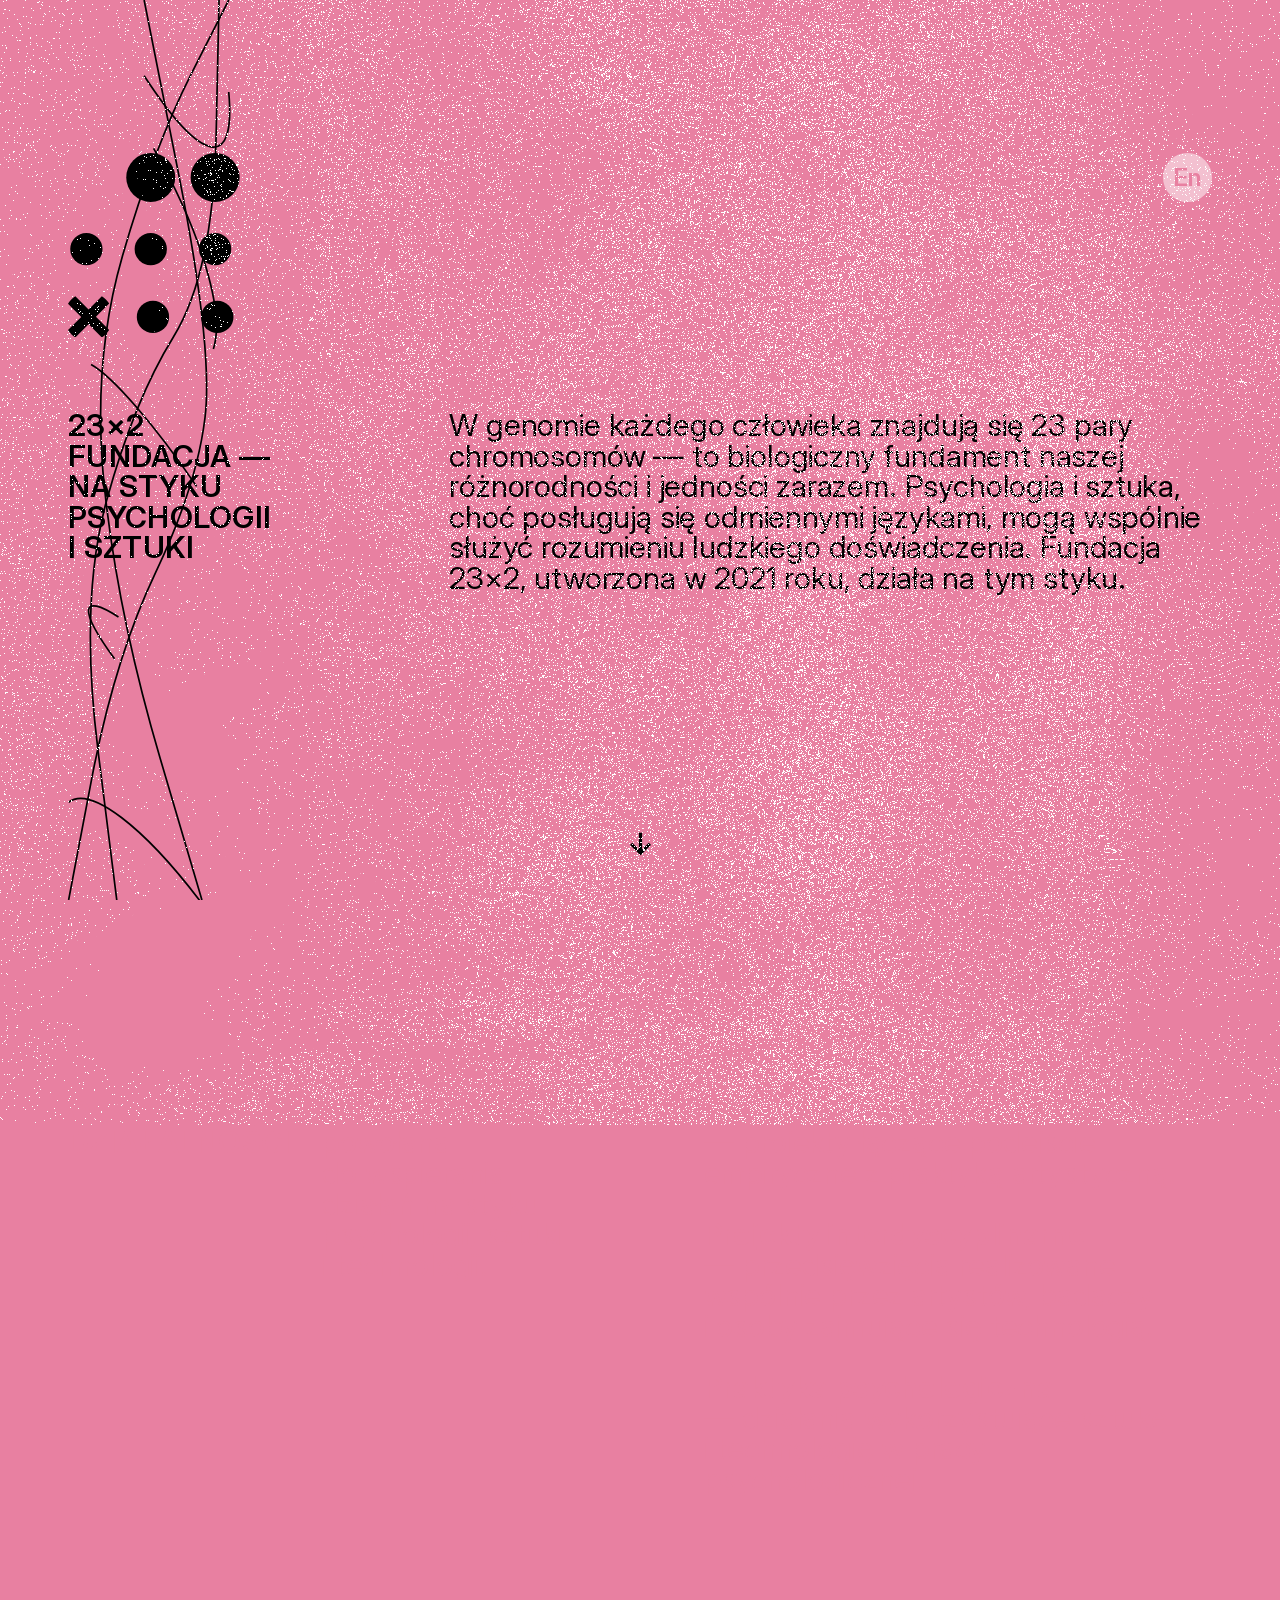
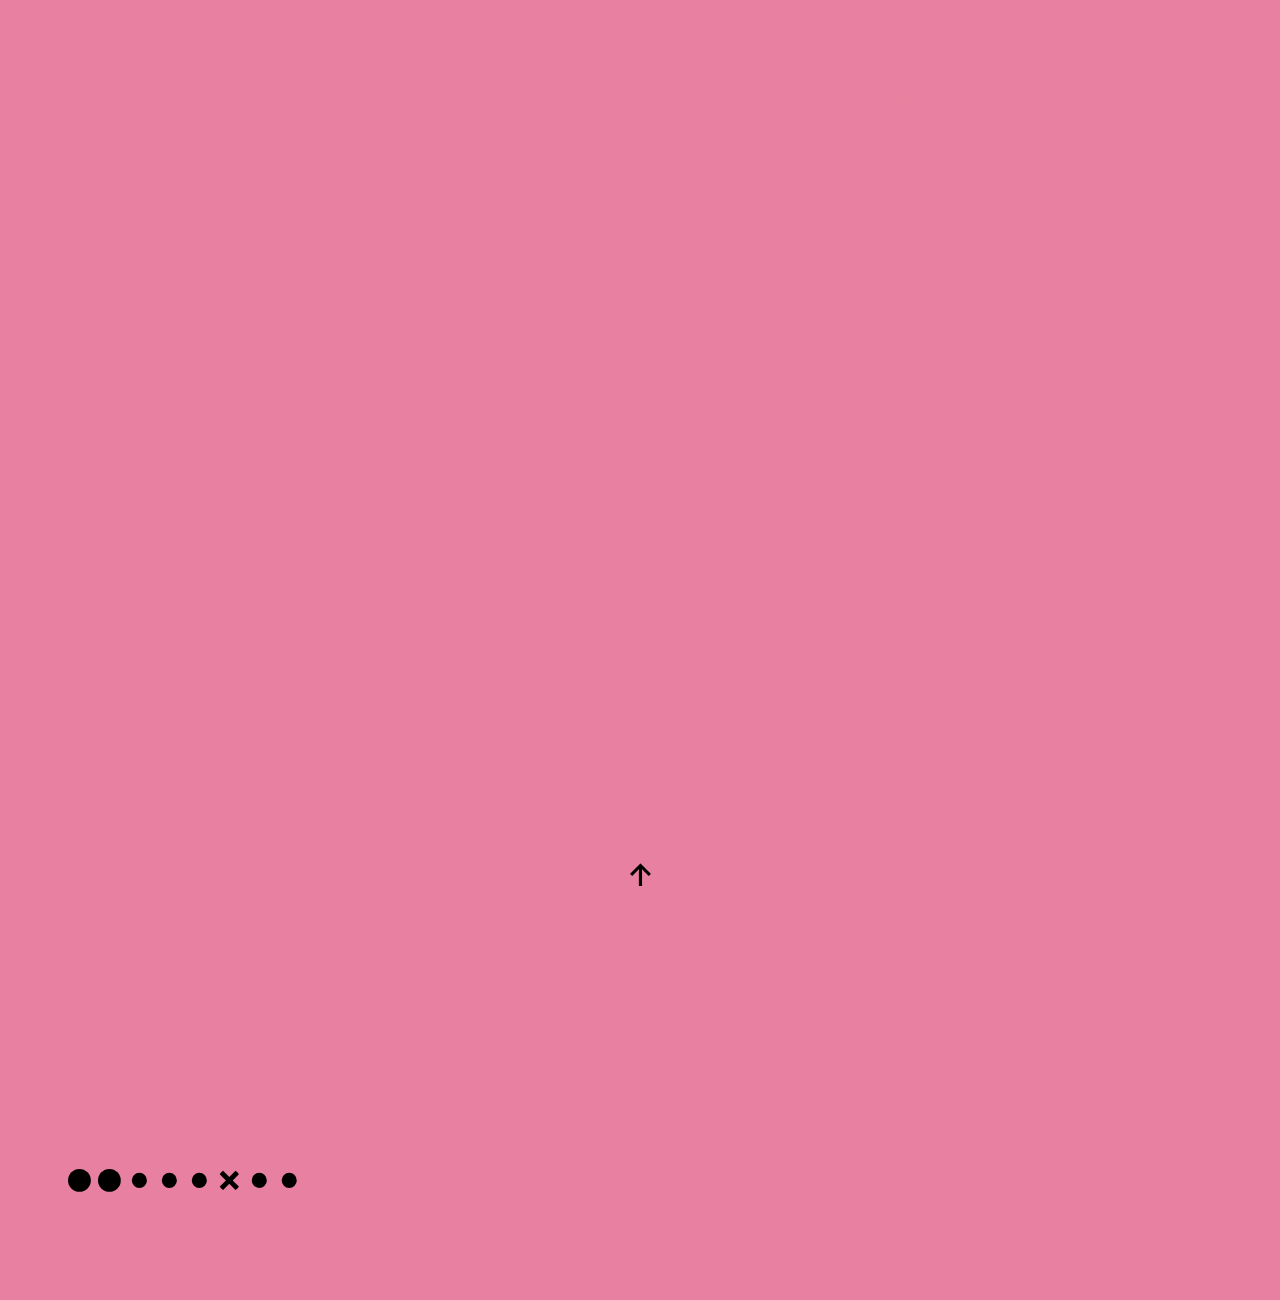
==== commit 2e63fd91: "Updates" ====
--- a/index.html
+++ b/index.html
@@ -17,8 +17,8 @@
     const initialLang = hasEnParam ? 'en' : 'pl';
     document.documentElement.lang = initialLang === 'pl' ? 'pl-PL' : 'en-US';
   </script>
-  <script type="module" crossorigin src="/assets/index-DK_nPsS9.js"></script>
-  <link rel="stylesheet" crossorigin href="/assets/index-CtleP8-W.css">
+  <script type="module" crossorigin src="/assets/index-DYsh_Bgx.js"></script>
+  <link rel="stylesheet" crossorigin href="/assets/stylesheet-CtleP8-W.css">
 </head>
 
 <body class="hidden" id="top" style="visibility: hidden;">
@@ -103,6 +103,7 @@
 
     <r-cell class="footer" span="3" span-s="row">      
       <p data-translate="footer-label">23&times;2 Fundacja © 2021&ndash;2026</p>
+      <p data-translate="supporters-link"><a href="/supporters/">Wspieraj&#x105; nas</a></p>
       <svg id="logo-vertical" xmlns="http://www.w3.org/2000/svg" width="33%" viewBox="0 0 277.51 27.66">
         <path d="M188.18,2.2c-.81.52-1.59,1.14-2.3,1.85s-1.33,1.49-1.85,2.3l7.48,7.48-7.48,7.48c.52.82,1.14,1.59,1.85,2.3s1.49,1.33,2.3,1.85l7.48-7.48,7.48,7.48c.82-.52,1.59-1.14,2.3-1.85s1.33-1.49,1.85-2.3l-7.48-7.48,7.48-7.48c-.52-.82-1.14-1.59-1.85-2.3s-1.49-1.33-2.3-1.85l-7.48,7.48-7.48-7.48Z" style="fill: #ee4623;"/>
         <circle cx="50.19" cy="13.83" r="13.83" style="fill: #fbae17;"/>
--- a/assets/stylesheet-CtleP8-W.css
+++ b/assets/stylesheet-CtleP8-W.css
@@ -0,0 +1 @@
+[data-translate]{color:#e880a1;opacity:0!important;transition:opacity var(--fade-duration, .3s) ease-in-out,color .5s ease;transition-delay:var(--fade-delay, 0s)}[data-translate].visible{color:#000;opacity:1!important}.language-switcher{float:right;border-radius:50%}.language-switcher a{display:flex;align-items:center;justify-content:center;padding:.3em;width:2em;height:2em;text-decoration:none;background-color:#ffffff80;color:#e880a1!important;border-radius:100%;transition:background-color .3s ease,color .4s ease;font-size:.8em;font-weight:600}.language-switcher a:hover,.language-switcher a.active{background-color:#000;color:#e880a1!important}.language-switcher a.active{display:none;opacity:1!important}*{margin:0;padding:0;box-sizing:border-box}#connectionPath{position:fixed;top:0;left:0;pointer-events:none;z-index:-1;width:100%;height:100%}svg#logo{width:15%}svg#logo-vertical{width:60%}#logo circle,#logo path,#logo-vertical path,#logo-vertical circle{fill:#000!important}#connectionPath path{fill:none;stroke-width:1.7px;stroke:#000}canvas{pointer-events:none}r-grid{position:relative;z-index:0;font-size:1.8em}#scrolling{z-index:101}p,h1,h2,h3{color:#000;mix-blend-mode:normal}canvas{position:fixed;top:-25vh;left:-10vw;width:120vw;height:150vh;z-index:100;transition:opacity .3s ease}@media (prefers-reduced-motion: reduce){canvas{opacity:.05!important}.animated-character{animation:none!important;transform:translateY(0)!important}}p,h1,h2,h3{mix-blend-mode:normal}h1 a{transition:transform .23s ease-in-out}h1 a span{transition:font-weight .5s ease-in-out}html{scroll-behavior:smooth;overflow-x:clip}body.hidden{visibility:hidden}.title{margin:auto;width:fit-content}.title r-cell{overflow:visible}.dot{width:256px;height:256px;display:block}canvas.dot{margin-left:-20px}a{transition:color .1s ease-in-out,text-decoration-color .3s ease-in-out;text-decoration:underline;text-decoration-thickness:.1em;word-break:keep-all}a:hover,p a:hover,quote a:hover,.down a:hover{text-decoration-color:#0000;color:#fff}a.langswitcher{float:right}p,quote,li{-webkit-hyphens:none;hyphens:none}.down a,.footer>a{text-decoration:none;transition:color .2s ease-in-out;font-weight:600}.down a{padding:1em}.down{margin:5em auto;text-align:center}.footer{font-size:calc(var(--fontSize));font-weight:600}.footer p{margin:2em 0 1em;line-height:calc(var(--fontSize) * 1.2)}.footer>a{margin-right:1.6em}.footer>a:hover{color:var(--accent-color)}#scrolling{position:fixed;bottom:20px;left:0;right:0;margin-left:auto;margin-right:auto;opacity:0;transition:opacity .5s ease-out;-webkit-backdrop-filter:blur(5px);backdrop-filter:blur(5px);background-color:var(--lighter);color:#fff;width:1em;height:1em;padding:.6em 1em 1.4em;border-radius:50%;text-align:center}body.top #scrolling{opacity:1}body.top~#scrolling{animation:scroll 2s ease-in-out infinite}@keyframes scroll{0%{opacity:0}to{opacity:1}}.animated-character{animation:bounce 2s ease-in-out infinite}@keyframes bounce{0%,to{transform:translateY(0)}50%{transform:translateY(-.5em)}}quote{hanging-punctuation:first;font-feature-settings:"ss03"}quote:before{content:open-quote;font-size:calc(var(--fontSize) * 2)}quote:after{content:close-quote}h3{text-transform:uppercase}p a[href*="//"]:not([href*="23x2.org"]):after,quote a[href*="//"]:not([href*="23x2.org"]):after{content:"◦";text-decoration:none;display:inline;white-space:nowrap;word-break:keep-all}p a[href*="//"]:not([href*="23x2.org"]):visited:after,quote a[href*="//"]:not([href*="23x2.org"]):visited:after{content:"•";text-decoration:none;display:inline;word-break:keep-all}r-cell.spacer{margin-bottom:calc(var(--unit) * 10)}@font-face{font-family:InterVariable;font-style:normal;font-weight:200 600;font-display:block;src:url(/assets/InterVariable-CWi-zmRD.woff2) format("woff2")}@font-face{font-family:InterVariable;font-style:italic;font-weight:200 600;font-display:block;src:url(/assets/InterVariable-Italic-d6KXgdvN.woff2) format("woff2")}@font-face{font-family:Inter;font-style:normal;font-weight:200;font-display:block;src:url(/assets/Inter-Regular-B0QUfDW0.woff2) format("woff2")}@font-face{font-family:Inter;font-style:italic;font-weight:200;font-display:block;src:url(/assets/Inter-Italic-B_ozvy2G.woff2) format("woff2")}@font-face{font-family:Inter;font-style:normal;font-weight:600;font-display:block;src:url(/assets/Inter-SemiBold-_JLwM7Yv.woff2) format("woff2")}@font-face{font-family:Inter;font-style:italic;font-weight:600;font-display:block;src:url(/assets/Inter-SemiBoldItalic-C4gNvuGw.woff2) format("woff2")}@font-face{font-family:InterDisplay;font-style:normal;font-weight:200;font-display:block;src:url(/assets/InterDisplay-Regular-C0mmbI_t.woff2) format("woff2")}@font-face{font-family:InterDisplay;font-style:italic;font-weight:200;font-display:block;src:url(/assets/InterDisplay-Italic-Ceakq4P4.woff2) format("woff2")}@font-face{font-family:InterDisplay;font-style:normal;font-weight:600;font-display:block;src:url(/assets/InterDisplay-SemiBold-J6ePsRbj.woff2) format("woff2")}@font-face{font-family:InterDisplay;font-style:italic;font-weight:600;font-display:block;src:url(/assets/InterDisplay-SemiBoldItalic-Hwqo_RGe.woff2) format("woff2")}:root{--icon-outline-url: url("data:image/svg+xml;charset=utf-8,%3Csvg width='18' height='18' fill='none' xmlns='http://www.w3.org/2000/svg'%3E%3Crect x='1.75' y='1.75' width='14.5' height='14.5' rx='.5' stroke='%23000' stroke-width='1.5'/%3E%3C/svg%3E");--icon-checkmark-url: url("data:image/svg+xml;charset=utf-8,%3Csvg width='18' height='18' fill='none' xmlns='http://www.w3.org/2000/svg'%3E%3Cpath d='M4.7 9.3l3.4 3.3 5.7-5.7-1.5-1.6-4.2 4.2-1.8-1.8-1.6 1.6z' fill='%23000'/%3E%3C/svg%3E");--sansFont: "Inter, sans-serif";--titleFont: "Inter, sans-serif";--monoFont: "IBM Plex Mono";--fontSize: 17px;--unit: calc(var(--fontSize) * .5);--line-height: calc(var(--fontSize) * 1.8);--baseline: var(--unit);--body-padding-x: calc(var(--unit) * 8);--body-padding-y: calc(var(--unit) * 8);--body-bleed: calc(var(--unit) * 16);--body-max-width: calc(var(--unit) * 152);--blockSpacingTop: 0px;--blockSpacingBottom: var(--line-height);--hr-weight: 2px;--h1-margin-bottom: var(--line-height);--h3-margin-bottom: calc(var(--unit) * 0);--column-gap: calc(var(--unit) * 8);--row-gap: calc(var(--unit) * 8);--column-gap-compact: calc(var(--unit) * 4);--row-gap-compact: calc(var(--unit) * 2);--displayScale: 1;--pixel: 1px;--foreground-color-rgb: 0, 0, 0;--foreground-color-a: 1;--foreground-color-a-dimmed: .4;--foreground-color: rgba(var(--foreground-color-rgb), var(--foreground-color-a));--foreground-color-dimmed: rgba(var(--foreground-color-rgb), var(--foreground-color-a-dimmed));--box-link-hover-color: rgba(var(--foreground-color-rgb), 1);--accent-color: #d0005f;--menu-active-color: var(--foreground-color);--menu-inactive-color: rgba(0, 0, 0, .3);--letterbox-color: #E880A1;--bright: #fff;--dark: #000;--lighter: rgba(0, 0, 0, .42);--darker: rgba(0, 0, 0, .66)}@supports (font-variation-settings: normal){:root{--sansFont: "InterVariable, sans-serif";--titleFont: "InterVariable, sans-serif";font-feature-settings:"liga" 1,"calt" 1}}@supports (font-variation-settings: normal){:root{--sansFont: InterVariable;--titleFont: InterVariable}}@media only screen and (-webkit-min-device-pixel-ratio: 1.5),only screen and (min-resolution: 1.5dppx){:root{--displayScale: 1.5;--pixel: .75px }}@media only screen and (-webkit-min-device-pixel-ratio: 2),only screen and (min-resolution: 2dppx){:root{--displayScale: 2;--pixel: .5px }}@media only screen and (-webkit-min-device-pixel-ratio: 2.5),only screen and (min-resolution: 2.5dppx){:root{--displayScale: 2.5;--pixel: .4px }}@media only screen and (-webkit-min-device-pixel-ratio: 3),only screen and (min-resolution: 3dppx){:root{--displayScale: 3;--pixel: .3333333333px }}@media only screen and (-webkit-min-device-pixel-ratio: 3.5),only screen and (min-resolution: 3.5dppx){:root{--displayScale: 4;--pixel: .25px }}*{font:inherit;line-height:inherit;font-feature-settings:"liga" 1,"ss02" 0,"ss03" 0,"dlig" 1}a,abbr,acronym,address,applet,article,aside,audio,b,big,blockquote,body,canvas,caption,center,cite,code,dd,del,details,dfn,div,dl,dt,em,embed,fieldset,figcaption,figure,footer,form,grid,h1,h2,h3,h4,h5,h6,header,hgroup,hr,html,i,iframe,img,ins,kbd,label,legend,li,main,mark,menu,nav,noscript,object,ol,output,p,pre,q,s,samp,section,small,span,strike,sub,summary,sup,table,tbody,td,tfoot,th,thead,time,tr,tt,u,ul,var,video{margin:0;padding:0;border:0;vertical-align:baseline}h1,h2,h3{text-transform:uppercase}blockquote,q{quotes:none}blockquote:after,blockquote:before,q:after,q:before{content:"";content:none}a,a:visited{color:inherit}li{margin-left:0;margin-bottom:var(--baseline)}li>p+ol,li>p+ul{margin-top:calc(var(--baseline) * -1)}li>p+ol{margin-top:calc(var(--unit) * -2)}li.task-list-item{list-style-type:none}li.task-list-item>input[type=checkbox]{list-style:none;margin-right:.5em;margin-left:-1.4em;background:none;-webkit-appearance:none;-moz-appearance:none;appearance:none;width:1.5em;height:var(--baseline);display:inline-block;position:relative;border:none;opacity:1}li.task-list-item>input[type=checkbox]:after,li.task-list-item>input[type=checkbox]:before{display:block;position:absolute;content:"X";color:transparent;left:0;top:-.25em;bottom:-.25em;width:1.1em;background-size:contain;background-repeat:no-repeat;background-position:50%;--webkit-touch-callout: none }li.task-list-item>input[type=checkbox]:after{background-image:var(--icon-outline-url)}li.task-list-item>input[type=checkbox][checked]:before{background-image:var(--icon-checkmark-url)}@supports ((-webkit-mask-image: linear-gradient(rgba(0,0,0,1),red)) or(mask-image: linear-gradient(rgba(0,0,0,1),red))){li.task-list-item>input[type=checkbox]:after,li.task-list-item>input[type=checkbox]:before{-webkit-mask-size:contain;mask-size:contain;-webkit-mask-repeat:no-repeat;mask-repeat:no-repeat;-webkit-mask-position:center center;mask-position:center center}li.task-list-item>input[type=checkbox]:after{background:var(--foreground-color);-webkit-mask-image:var(--icon-outline-url);mask-image:var(--icon-outline-url)}li.task-list-item>input[type=checkbox][checked]:before{background:var(--foreground-color);-webkit-mask-image:var(--icon-checkmark-url);mask-image:var(--icon-checkmark-url)}}.compact>li>p+ol,.compact>li>p+ul{margin-top:calc(var(--blockSpacingBottom) * -1)}ol,ul{list-style-position:outside;--list-indentation: 2em }ol.compact>li,ul.compact>li{margin-bottom:0}ul{padding-left:1.3em}ul.plain{list-style:none}ol[start]{-webkit-padding-start:var(--list-indentation);padding-inline-start:var(--list-indentation)}ol:not([start]){list-style:none;counter-reset:ol-counter;padding-left:var(--list-indentation)}ol:not([start])>li{counter-increment:ol-counter;position:relative}ol:not([start])>li:before{content:counter(ol-counter) ". ";font-weight:600;font-variant-numeric:tabular-nums;position:absolute;--space: .5em;--width: calc(var(--list-indentation) - var(--space));left:calc(-1 *(var(--width) + var(--space)));width:var(--width);height:var(--lineHeight);text-align:left}:root{font-family:var(--sansFont),-system-ui,system-ui,sans-serif;font-size:var(--fontSize);line-height:var(--line-height);color:var(--foreground-color);letter-spacing:-.01em;-webkit-text-size-adjust:100%;-moz-text-size-adjust:100%;text-size-adjust:100%;font-variant-ligatures:contextual common-ligatures;background-color:var(--letterbox-color)}body{-webkit-overflow-scrolling:touch;margin:0 auto;padding:var(--body-padding-y) var(--body-padding-x);max-width:var(--body-max-width);min-height:100vh;box-sizing:border-box;background:var(--background-color)}@media (max-width: 1024px){body{--body-padding-y: calc(var(--unit) * 4) }svg#logo{width:30%}#connectionPath path{fill:none;stroke-width:.9px;stroke:#000}p{-webkit-hyphens:auto;hyphens:auto}svg#logo{width:35%}svg#logo-vertical{width:33%}}@media (max-width: 640px){body{--body-padding-x: calc(var(--unit) * 3);--body-padding-y: calc(var(--unit) * 2) }svg#logo{width:55%}svg#logo-vertical{width:80%}}.margin-b-1{margin-bottom:var(--unit)}.margin-b-2{margin-bottom:calc(var(--unit) * 2)}.margin-b-3{margin-bottom:calc(var(--unit) * 3)}.margin-b-4{margin-bottom:calc(var(--unit) * 4)}.margin-b-5{margin-bottom:calc(var(--unit) * 5)}.margin-b-6{margin-bottom:calc(var(--unit) * 6)}.margin-b-7{margin-bottom:calc(var(--unit) * 7)}.margin-b-8{margin-bottom:calc(var(--unit) * 8)}.dimmed{color:var(--foreground-color-dimmed)}.nowrap{white-space:nowrap;word-break:break-word}.fullwidth{width:120%;height:auto;object-fit:contain;margin-left:-10%}r-cell.fullwidth{grid-column:1/-1}.font-title-1{font-weight:600;font-size:2rem;line-height:2.5rem}.font-title-1,.font-title-2{font-family:var(--titleFont)}.font-title-2{font-weight:600;font-size:1.5rem;line-height:2rem;letter-spacing:.01em}@media (min-width: 641px){.only-viewport-xsmall{display:none}}@media (min-width: 1025px){.only-viewport-small{display:none}}.bold,b,strong{font-weight:600}.italic,em,i{font-style:italic}small{font-size:.8em;letter-spacing:0;line-height:1.4}time{color:var(--foreground-color-dimmed)}address,article,aside,blockquote,dd,div.highlighter-rouge,dl,dt,fieldset,figure,form,h1,h2,h3,h4,h5,h6,nav,ol,p,pre,r-grid,table,tfoot,ul,video{margin-top:var(--blockSpacingTop);margin-bottom:var(--blockSpacingBottom)}:first-child{margin-top:unset}blockquote{position:relative;--color: rgba(var(--foreground-color-rgb), .13);padding-left:1em;border-left:.2rem solid var(--color);font-style:italic;font-weight:200;opacity:.7}blockquote:before{content:"“";font-size:1.5em;height:.6em;font-family:Georgia,serif;font-weight:600;color:var(--color);position:absolute;left:-1em;background:#fff;pointer-events:none;-webkit-user-select:none;-moz-user-select:none;-ms-user-select:none;user-select:none}h1{font-weight:600;font-size:2rem;line-height:2.5rem;margin-top:calc(var(--line-height) * 2);margin-bottom:var(--h1-margin-bottom)}h1,h2{font-family:var(--titleFont)}h2{font-weight:600;letter-spacing:.01em;padding-right:1em}*+h2{margin-top:3rem}h3,h4,h5,h6{font-size:inherit;font-weight:600;margin-bottom:var(--h3-margin-bottom)}h3+h1,h3+h1.single-line,h4+h1,h4+h1.single-line{margin-top:calc(var(--baseline) * 3)}h3.single-line+h1,h3.single-line+h1.single-line,h3.single-line+h2,h3.single-line+h2.single-line,h4.single-line+h1,h4.single-line+h1.single-line,h4.single-line+h2,h4.single-line+h2.single-line{margin-top:var(--line-height)}h3+h2,h3+h2.single-line,h4+h2,h4+h2.single-line{margin-top:var(--baseline)}[class^=only-viewport-]+h1,[class^=only-viewport-]+h2,[class^=only-viewport-]+h3,[class^=only-viewport-]+h4,[class^=only-viewport-]+h5,[class^=only-viewport-]+h6,hr+h1,hr+h2,hr+h3,hr+h4,hr+h5,hr+h6{margin-top:unset}hr:first-child{margin-top:calc(var(--hr-weight) /-2);margin-bottom:calc(var(--line-height) - var(--hr-weight)/2)}hr:last-child{margin-bottom:calc(var(--hr-weight)/-2)}hr,hr:last-child,hr:only-child{margin-top:calc(var(--line-height) - var(--hr-weight)/2)}hr,hr:only-child{border:none;background:var(--foreground-color);height:var(--hr-weight);margin-bottom:calc(var(--line-height) - var(--hr-weight)/2)}*+hr:last-child{margin-top:calc(var(--hr-weight)/-2)}hr:not(:first-child){margin-top:var(--line-height);margin-bottom:calc(var(--line-height) - var(--hr-weight))}r-grid>hr{grid-column:1/-1}r-grid>hr,r-grid>hr:not(:first-child):not(:last-child){margin-top:calc(var(--line-height) - var(--hr-weight));margin-bottom:0}picture{display:block;margin-top:var(--blockSpacingTop);margin-bottom:var(--blockSpacingBottom)}img,img:first-child,img:last-child{display:block;margin-top:calc(var(--unit) * 2);margin-bottom:calc(var(--unit) * 2)}img.inline,img:first-child.inline,img:last-child.inline{display:inline;vertical-align:center}img:only-child,picture>img,picture>img:first-child,picture>img:last-child{margin:0}*+img{margin-top:calc(var(--baseline) * -1)}img.cover,img.fill{-o-object-fit:cover;object-fit:cover}r-grid>r-cell>img,r-grid>r-cell>p>img,r-grid>r-cell>p>picture>img,r-grid>r-cell>picture>img{-o-object-fit:contain;object-fit:contain;max-width:100%}code,pre,tt{font-family:var(--monoFont),SFMono-Regular,Consolas,Liberation Mono,Menlo,monospace;word-break:break-word;white-space:pre-wrap}.code b,.monospace b,b .code,b .monospace,b code,b pre,b tt,code b,pre b,tt b{font-weight:600}code,tt{background-color:rgba(var(--foreground-color-rgb),.07);border-radius:3px;padding:calc(var(--unit) * .25) 0}code:after,code:before,tt:after,tt:before{letter-spacing:-.2em;content:" "}pre code,pre tt{background-color:transparent;padding:0;border-radius:0}pre code:after,pre code:before,pre tt:after,pre tt:before{letter-spacing:inherit;content:none}pre{white-space:pre;word-wrap:normal;overflow-x:auto;display:block;font-size:.95rem;line-height:1.4}@media (max-width: 640px){pre{font-size:.85rem}}pre code,pre tt{white-space:pre;word-wrap:normal}table{--border-width: 1px;--border-opacity: .15;--border-color: rgba(var(--foreground-color-rgb), calc(var(--foreground-color-a) * var(--border-opacity)));overflow:auto;border-spacing:0;border-collapse:collapse;border-top:var(--border-width) solid var(--border-color);border-right:var(--border-width) solid var(--border-color);position:relative;margin-top:calc(var(--line-height) * 1 + var(--border-width) * -1);margin-bottom:calc(var(--line-height) * 1.5)}table:first-child{margin-top:calc(var(--line-height) * .5 + var(--border-width) * -1);margin-bottom:calc(var(--line-height) * .5)}table *{box-sizing:border-box}table td,table th{position:relative;padding:var(--baseline) 1em;background-image:linear-gradient(90deg,var(--border-color),var(--border-color) 1px,transparent 0,transparent calc(var(--baseline) /2));background-repeat:no-repeat;background-size:100% 100%;background-position:0 -1px}table td:after,table th:after{position:absolute;left:0;bottom:0;right:0;height:var(--border-width);background:var(--border-color);content:"A";color:transparent;pointer-events:none}table th{text-align:left;font-weight:600}table th[align=center]{text-align:center}table th[align=right]{text-align:right}p+table{margin-top:calc(var(--line-height) * 1.5 + var(--border-width) * -1)}@media (max-width: 640px){r-grid{--row-gap: calc(var(--unit) * 6) }}[flow-cols-l],[flow-cols-s],[flow-cols]{display:block;-moz-column-count:3;column-count:3;-moz-column-gap:var(--column-gap);column-gap:var(--column-gap);-moz-column-fill:balance;column-fill:balance;orphans:3;widows:3}[flow-cols-l]>h1,[flow-cols-l]>h2,[flow-cols-l]>hr,[flow-cols-s]>h1,[flow-cols-s]>h2,[flow-cols-s]>hr,[flow-cols]>h1,[flow-cols]>h2,[flow-cols]>hr{-moz-column-span:all;column-span:all}[flow-cols="1"]{-moz-column-count:1;column-count:1}[flow-cols="2"]{-moz-column-count:2;column-count:2}[flow-cols="3"]{-moz-column-count:3;column-count:3}[flow-cols="4"]{-moz-column-count:4;column-count:4}[flow-cols="5"]{-moz-column-count:5;column-count:5}[flow-cols="6"]{-moz-column-count:6;column-count:6}[flow-cols="7"]{-moz-column-count:7;column-count:7}[flow-cols="8"]{-moz-column-count:8;column-count:8}@media (max-width: 1024px){[flow-cols-s="1"]{-moz-column-count:1;column-count:1}[flow-cols-s="2"]{-moz-column-count:2;column-count:2}[flow-cols-s="3"]{-moz-column-count:3;column-count:3}[flow-cols-s="4"]{-moz-column-count:4;column-count:4}[flow-cols-s="5"]{-moz-column-count:5;column-count:5}[flow-cols-s="6"]{-moz-column-count:6;column-count:6}[flow-cols-s="7"]{-moz-column-count:7;column-count:7}[flow-cols-s="8"]{-moz-column-count:8;column-count:8}}@media (max-width: 640px){[flow-cols-xs="1"]{-moz-column-count:1;column-count:1}[flow-cols-xs="2"]{-moz-column-count:2;column-count:2}[flow-cols-xs="3"]{-moz-column-count:3;column-count:3}[flow-cols-xs="4"]{-moz-column-count:4;column-count:4}[flow-cols-xs="5"]{-moz-column-count:5;column-count:5}[flow-cols-xs="6"]{-moz-column-count:6;column-count:6}[flow-cols-xs="7"]{-moz-column-count:7;column-count:7}[flow-cols-xs="8"]{-moz-column-count:8;column-count:8}}@media (max-width: 768px){#top{overflow-x:clip}.fullwidth{width:200%;margin-left:-50%}.dot{margin-top:calc(var(--unit) * 6)}}r-grid{display:grid;--grid-tc: repeat(3, 1fr);grid-template-columns:var(--grid-tc);--grid-cs: 1;--grid-ce: -1 }r-grid>r-cell{display:block;-moz-appearance:none;appearance:none;-webkit-appearance:none}r-grid[columns="1"]{--grid-tc: repeat(1, 1fr) }r-grid[columns="2"]{--grid-tc: repeat(2, 1fr) }r-grid[columns="3"]{--grid-tc: repeat(3, 1fr) }r-grid[columns="4"]{--grid-tc: repeat(4, 1fr) }r-grid[columns="5"]{--grid-tc: repeat(5, 1fr) }r-grid[columns="6"]{--grid-tc: repeat(6, 1fr) }r-grid[columns="7"]{--grid-tc: repeat(7, 1fr) }r-grid[columns="8"]{--grid-tc: repeat(8, 1fr) }r-grid[columns="9"]{--grid-tc: repeat(9, 1fr) }r-grid>r-cell[span^="1"]{--grid-cs: 1 }r-grid>r-cell[span^="2"]{--grid-cs: 2 }r-grid>r-cell[span^="3"]{--grid-cs: 3 }r-grid>r-cell[span^="4"]{--grid-cs: 4 }r-grid>r-cell[span^="5"]{--grid-cs: 5 }r-grid>r-cell[span^="6"]{--grid-cs: 6 }r-grid>r-cell[span^="7"]{--grid-cs: 7 }r-grid>r-cell[span^="8"]{--grid-cs: 8 }r-grid>r-cell[span^="9"]{--grid-cs: 9 }r-grid>r-cell[span$="+1"],r-grid>r-cell[span="1"]{--grid-ce: 1 }r-grid>r-cell[span$="+2"],r-grid>r-cell[span$="-1"],r-grid>r-cell[span="2"]{--grid-ce: 2 }r-grid>r-cell[span$="+3"],r-grid>r-cell[span$="-2"],r-grid>r-cell[span="3"]{--grid-ce: 3 }r-grid>r-cell[span$="+4"],r-grid>r-cell[span$="-3"],r-grid>r-cell[span="4"]{--grid-ce: 4 }r-grid>r-cell[span$="+5"],r-grid>r-cell[span$="-4"],r-grid>r-cell[span="5"]{--grid-ce: 5 }r-grid>r-cell[span$="+6"],r-grid>r-cell[span$="-5"],r-grid>r-cell[span="6"]{--grid-ce: 6 }r-grid>r-cell[span$="+7"],r-grid>r-cell[span$="-6"],r-grid>r-cell[span="7"]{--grid-ce: 7 }r-grid>r-cell[span$="+8"],r-grid>r-cell[span$="-7"],r-grid>r-cell[span="8"]{--grid-ce: 8 }r-grid>r-cell[span$="+9"],r-grid>r-cell[span$="-8"],r-grid>r-cell[span="9"]{--grid-ce: 9 }r-grid>r-cell[span$="-9"]{--grid-ce: 10 }r-grid>r-cell[span]{grid-column-end:span var(--grid-ce)}r-grid>r-cell[span*="+"],r-grid>r-cell[span*="-"],r-grid>r-cell[span*=".."]{grid-column-start:var(--grid-cs)}r-grid>r-cell[span*="-"],r-grid>r-cell[span*=".."]{grid-column-end:var(--grid-ce)}r-grid>r-cell[span=row]{grid-column:1 / -1}@media only screen and (max-width: 1024px){r-grid[columns-s="1"]{--grid-tc: repeat(1, 1fr) }r-grid[columns-s="2"]{--grid-tc: repeat(2, 1fr) }r-grid[columns-s="3"]{--grid-tc: repeat(3, 1fr) }r-grid[columns-s="4"]{--grid-tc: repeat(4, 1fr) }r-grid[columns-s="5"]{--grid-tc: repeat(5, 1fr) }r-grid[columns-s="6"]{--grid-tc: repeat(6, 1fr) }r-grid[columns-s="7"]{--grid-tc: repeat(7, 1fr) }r-grid[columns-s="8"]{--grid-tc: repeat(8, 1fr) }r-grid[columns-s="9"]{--grid-tc: repeat(9, 1fr) }r-grid>r-cell[span-s^="1"]{--grid-cs: 1 }r-grid>r-cell[span-s^="2"]{--grid-cs: 2 }r-grid>r-cell[span-s^="3"]{--grid-cs: 3 }r-grid>r-cell[span-s^="4"]{--grid-cs: 4 }r-grid>r-cell[span-s^="5"]{--grid-cs: 5 }r-grid>r-cell[span-s^="6"]{--grid-cs: 6 }r-grid>r-cell[span-s^="7"]{--grid-cs: 7 }r-grid>r-cell[span-s^="8"]{--grid-cs: 8 }r-grid>r-cell[span-s^="9"]{--grid-cs: 9 }r-grid>r-cell[span-s$="+1"],r-grid>r-cell[span-s="1"]{--grid-ce: 1 }r-grid>r-cell[span-s$="+2"],r-grid>r-cell[span-s$="-1"],r-grid>r-cell[span-s="2"]{--grid-ce: 2 }r-grid>r-cell[span-s$="+3"],r-grid>r-cell[span-s$="-2"],r-grid>r-cell[span-s="3"]{--grid-ce: 3 }r-grid>r-cell[span-s$="+4"],r-grid>r-cell[span-s$="-3"],r-grid>r-cell[span-s="4"]{--grid-ce: 4 }r-grid>r-cell[span-s$="+5"],r-grid>r-cell[span-s$="-4"],r-grid>r-cell[span-s="5"]{--grid-ce: 5 }r-grid>r-cell[span-s$="+6"],r-grid>r-cell[span-s$="-5"],r-grid>r-cell[span-s="6"]{--grid-ce: 6 }r-grid>r-cell[span-s$="+7"],r-grid>r-cell[span-s$="-6"],r-grid>r-cell[span-s="7"]{--grid-ce: 7 }r-grid>r-cell[span-s$="+8"],r-grid>r-cell[span-s$="-7"],r-grid>r-cell[span-s="8"]{--grid-ce: 8 }r-grid>r-cell[span-s$="+9"],r-grid>r-cell[span-s$="-8"],r-grid>r-cell[span-s="9"]{--grid-ce: 9 }r-grid>r-cell[span-s$="-9"]{--grid-ce: 10 }r-grid>r-cell[span-s]{grid-column-end:span var(--grid-ce)}r-grid>r-cell[span-s*="+"],r-grid>r-cell[span-s*="-"],r-grid>r-cell[span-s*=".."]{grid-column-start:var(--grid-cs)}r-grid>r-cell[span-s*="-"],r-grid>r-cell[span-s*=".."]{grid-column-end:var(--grid-ce)}r-grid>r-cell[span-s=row]{grid-column:1 / -1}}@media only screen and (min-width: 1999px){r-grid[columns-l="1"]{--grid-tc: repeat(1, 1fr) }r-grid[columns-l="2"]{--grid-tc: repeat(2, 1fr) }r-grid[columns-l="3"]{--grid-tc: repeat(3, 1fr) }r-grid[columns-l="4"]{--grid-tc: repeat(4, 1fr) }r-grid[columns-l="5"]{--grid-tc: repeat(5, 1fr) }r-grid[columns-l="6"]{--grid-tc: repeat(6, 1fr) }r-grid[columns-l="7"]{--grid-tc: repeat(7, 1fr) }r-grid[columns-l="8"]{--grid-tc: repeat(8, 1fr) }r-grid[columns-l="9"]{--grid-tc: repeat(9, 1fr) }r-grid>r-cell[span-l^="1"]{--grid-cs: 1 }r-grid>r-cell[span-l^="2"]{--grid-cs: 2 }r-grid>r-cell[span-l^="3"]{--grid-cs: 3 }r-grid>r-cell[span-l^="4"]{--grid-cs: 4 }r-grid>r-cell[span-l^="5"]{--grid-cs: 5 }r-grid>r-cell[span-l^="6"]{--grid-cs: 6 }r-grid>r-cell[span-l^="7"]{--grid-cs: 7 }r-grid>r-cell[span-l^="8"]{--grid-cs: 8 }r-grid>r-cell[span-l^="9"]{--grid-cs: 9 }r-grid>r-cell[span-l$="+1"],r-grid>r-cell[span-l="1"]{--grid-ce: 1 }r-grid>r-cell[span-l$="+2"],r-grid>r-cell[span-l$="-1"],r-grid>r-cell[span-l="2"]{--grid-ce: 2 }r-grid>r-cell[span-l$="+3"],r-grid>r-cell[span-l$="-2"],r-grid>r-cell[span-l="3"]{--grid-ce: 3 }r-grid>r-cell[span-l$="+4"],r-grid>r-cell[span-l$="-3"],r-grid>r-cell[span-l="4"]{--grid-ce: 4 }r-grid>r-cell[span-l$="+5"],r-grid>r-cell[span-l$="-4"],r-grid>r-cell[span-l="5"]{--grid-ce: 5 }r-grid>r-cell[span-l$="+6"],r-grid>r-cell[span-l$="-5"],r-grid>r-cell[span-l="6"]{--grid-ce: 6 }r-grid>r-cell[span-l$="+7"],r-grid>r-cell[span-l$="-6"],r-grid>r-cell[span-l="7"]{--grid-ce: 7 }r-grid>r-cell[span-l$="+8"],r-grid>r-cell[span-l$="-7"],r-grid>r-cell[span-l="8"]{--grid-ce: 8 }r-grid>r-cell[span-l$="+9"],r-grid>r-cell[span-l$="-8"],r-grid>r-cell[span-l="9"]{--grid-ce: 9 }r-grid>r-cell[span-l$="-9"]{--grid-ce: 10 }r-grid>r-cell[span-l]{grid-column-end:span var(--grid-ce)}r-grid>r-cell[span-l*="+"],r-grid>r-cell[span-l*="-"],r-grid>r-cell[span-l*=".."]{grid-column-start:var(--grid-cs)}r-grid>r-cell[span-l*="-"],r-grid>r-cell[span-l*=".."]{grid-column-end:var(--grid-ce)}r-grid>r-cell[span-l=row]{grid-column:1 / -1}}
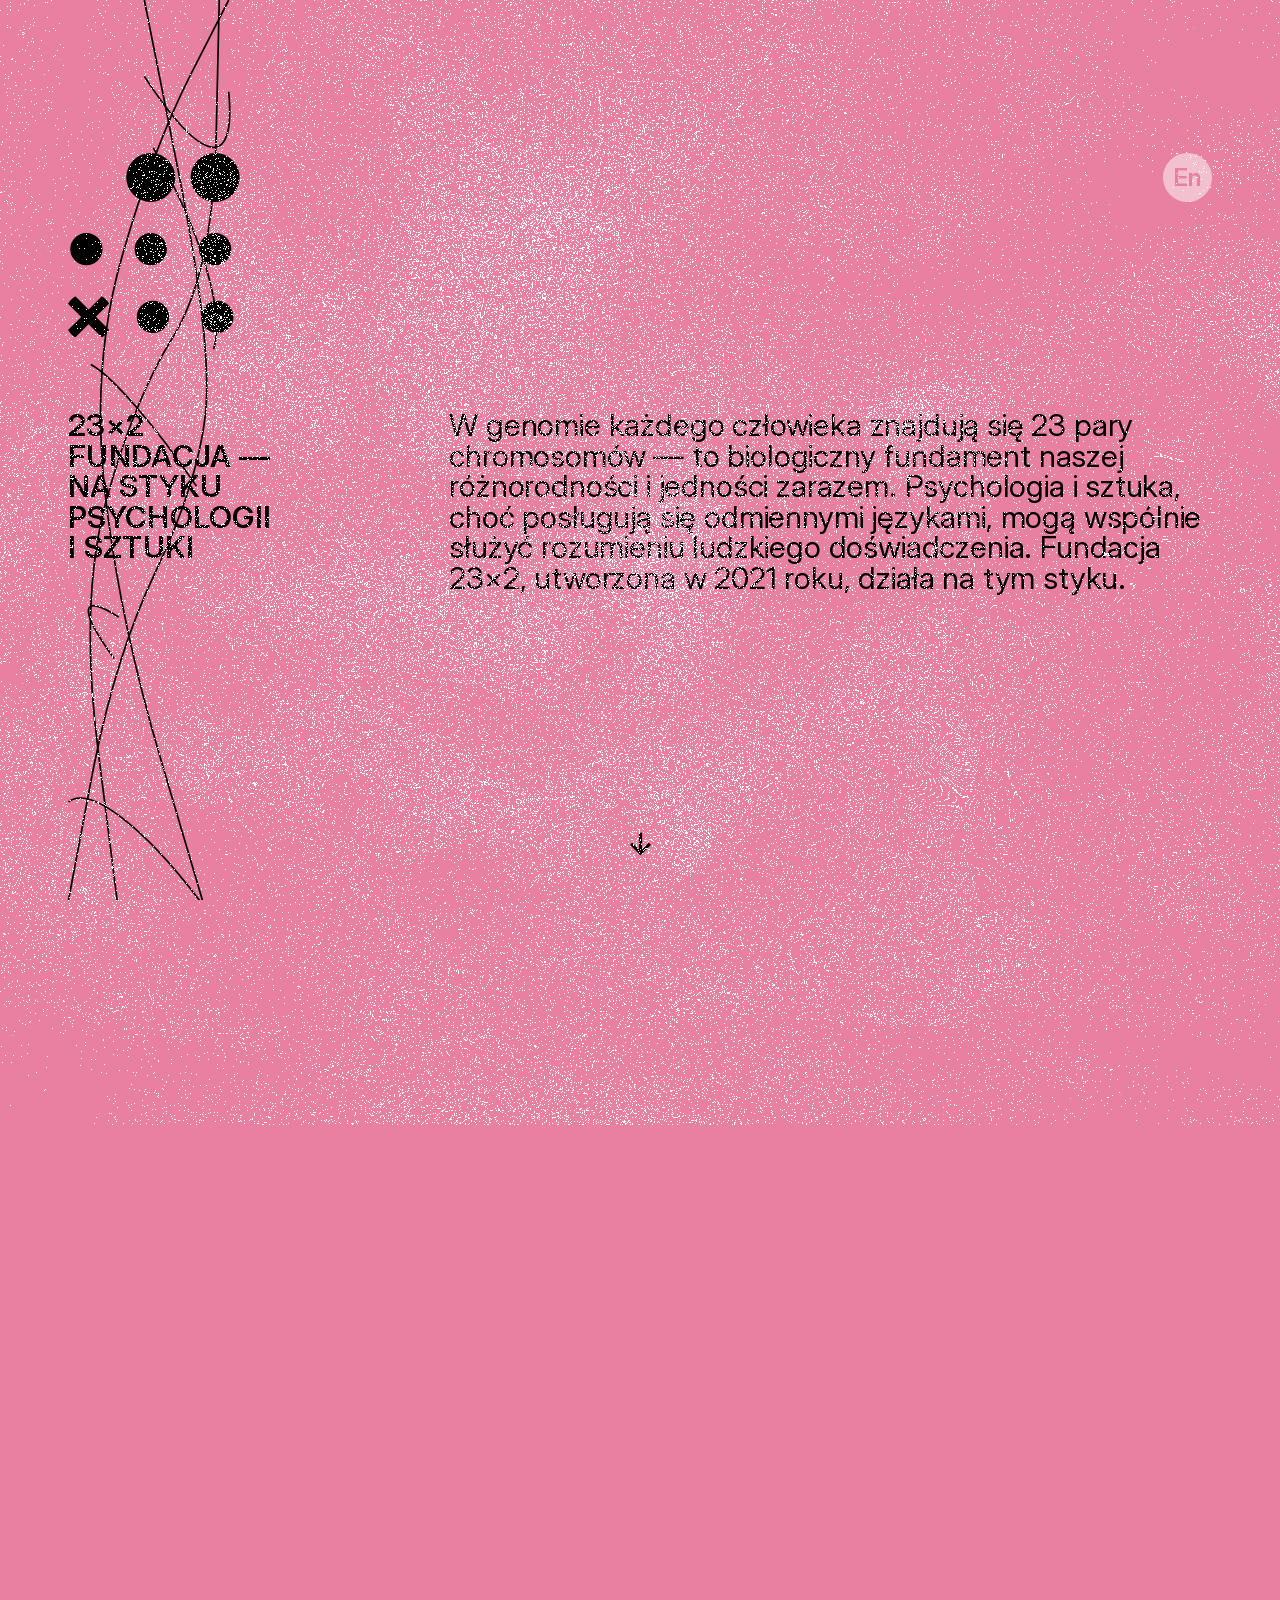
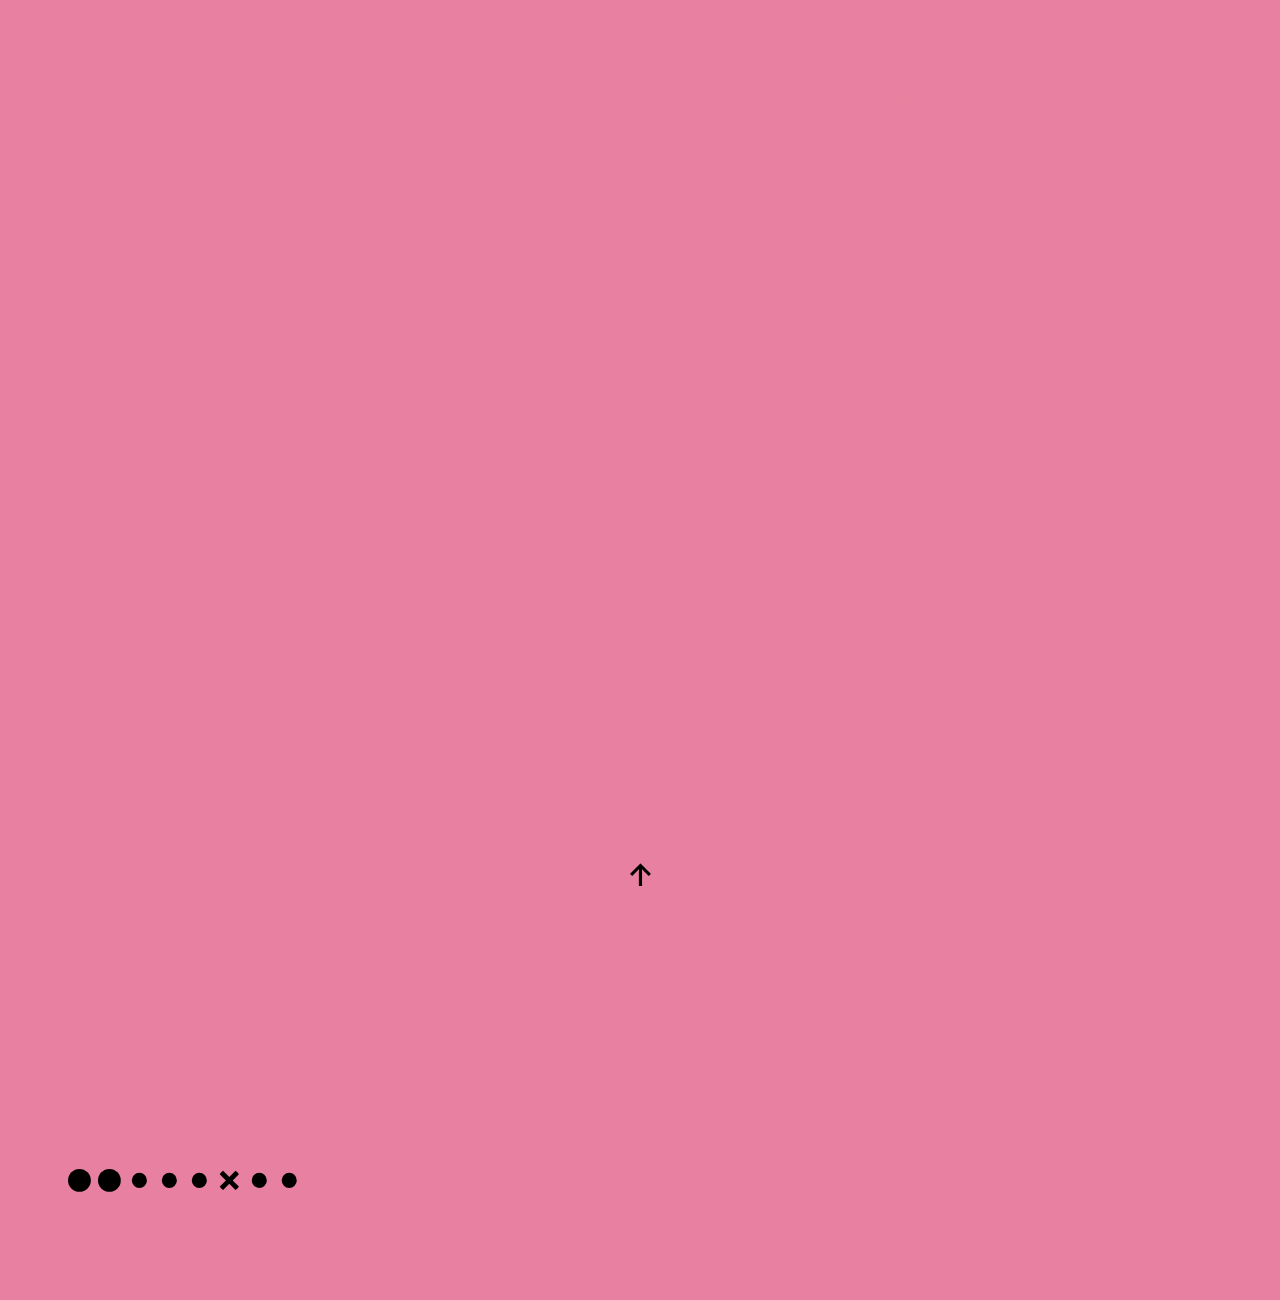
==== commit a8c20a57: "Updates" ====
--- a/index.html
+++ b/index.html
@@ -17,8 +17,9 @@
     const initialLang = hasEnParam ? 'en' : 'pl';
     document.documentElement.lang = initialLang === 'pl' ? 'pl-PL' : 'en-US';
   </script>
-  <script type="module" crossorigin src="/assets/index-DYsh_Bgx.js"></script>
-  <link rel="stylesheet" crossorigin href="/assets/stylesheet-CtleP8-W.css">
+  <script type="module" crossorigin src="/assets/index-CiJZhEcn.js"></script>
+  <link rel="modulepreload" crossorigin href="/assets/analytics-BSk8REag.js">
+  <link rel="stylesheet" crossorigin href="/assets/analytics-CtleP8-W.css">
 </head>
 
 <body class="hidden" id="top" style="visibility: hidden;">
--- a/assets/analytics-CtleP8-W.css
+++ b/assets/analytics-CtleP8-W.css
@@ -0,0 +1 @@
+[data-translate]{color:#e880a1;opacity:0!important;transition:opacity var(--fade-duration, .3s) ease-in-out,color .5s ease;transition-delay:var(--fade-delay, 0s)}[data-translate].visible{color:#000;opacity:1!important}.language-switcher{float:right;border-radius:50%}.language-switcher a{display:flex;align-items:center;justify-content:center;padding:.3em;width:2em;height:2em;text-decoration:none;background-color:#ffffff80;color:#e880a1!important;border-radius:100%;transition:background-color .3s ease,color .4s ease;font-size:.8em;font-weight:600}.language-switcher a:hover,.language-switcher a.active{background-color:#000;color:#e880a1!important}.language-switcher a.active{display:none;opacity:1!important}*{margin:0;padding:0;box-sizing:border-box}#connectionPath{position:fixed;top:0;left:0;pointer-events:none;z-index:-1;width:100%;height:100%}svg#logo{width:15%}svg#logo-vertical{width:60%}#logo circle,#logo path,#logo-vertical path,#logo-vertical circle{fill:#000!important}#connectionPath path{fill:none;stroke-width:1.7px;stroke:#000}canvas{pointer-events:none}r-grid{position:relative;z-index:0;font-size:1.8em}#scrolling{z-index:101}p,h1,h2,h3{color:#000;mix-blend-mode:normal}canvas{position:fixed;top:-25vh;left:-10vw;width:120vw;height:150vh;z-index:100;transition:opacity .3s ease}@media (prefers-reduced-motion: reduce){canvas{opacity:.05!important}.animated-character{animation:none!important;transform:translateY(0)!important}}p,h1,h2,h3{mix-blend-mode:normal}h1 a{transition:transform .23s ease-in-out}h1 a span{transition:font-weight .5s ease-in-out}html{scroll-behavior:smooth;overflow-x:clip}body.hidden{visibility:hidden}.title{margin:auto;width:fit-content}.title r-cell{overflow:visible}.dot{width:256px;height:256px;display:block}canvas.dot{margin-left:-20px}a{transition:color .1s ease-in-out,text-decoration-color .3s ease-in-out;text-decoration:underline;text-decoration-thickness:.1em;word-break:keep-all}a:hover,p a:hover,quote a:hover,.down a:hover{text-decoration-color:#0000;color:#fff}a.langswitcher{float:right}p,quote,li{-webkit-hyphens:none;hyphens:none}.down a,.footer>a{text-decoration:none;transition:color .2s ease-in-out;font-weight:600}.down a{padding:1em}.down{margin:5em auto;text-align:center}.footer{font-size:calc(var(--fontSize));font-weight:600}.footer p{margin:2em 0 1em;line-height:calc(var(--fontSize) * 1.2)}.footer>a{margin-right:1.6em}.footer>a:hover{color:var(--accent-color)}#scrolling{position:fixed;bottom:20px;left:0;right:0;margin-left:auto;margin-right:auto;opacity:0;transition:opacity .5s ease-out;-webkit-backdrop-filter:blur(5px);backdrop-filter:blur(5px);background-color:var(--lighter);color:#fff;width:1em;height:1em;padding:.6em 1em 1.4em;border-radius:50%;text-align:center}body.top #scrolling{opacity:1}body.top~#scrolling{animation:scroll 2s ease-in-out infinite}@keyframes scroll{0%{opacity:0}to{opacity:1}}.animated-character{animation:bounce 2s ease-in-out infinite}@keyframes bounce{0%,to{transform:translateY(0)}50%{transform:translateY(-.5em)}}quote{hanging-punctuation:first;font-feature-settings:"ss03"}quote:before{content:open-quote;font-size:calc(var(--fontSize) * 2)}quote:after{content:close-quote}h3{text-transform:uppercase}p a[href*="//"]:not([href*="23x2.org"]):after,quote a[href*="//"]:not([href*="23x2.org"]):after{content:"◦";text-decoration:none;display:inline;white-space:nowrap;word-break:keep-all}p a[href*="//"]:not([href*="23x2.org"]):visited:after,quote a[href*="//"]:not([href*="23x2.org"]):visited:after{content:"•";text-decoration:none;display:inline;word-break:keep-all}r-cell.spacer{margin-bottom:calc(var(--unit) * 10)}@font-face{font-family:InterVariable;font-style:normal;font-weight:200 600;font-display:block;src:url(/assets/InterVariable-CWi-zmRD.woff2) format("woff2")}@font-face{font-family:InterVariable;font-style:italic;font-weight:200 600;font-display:block;src:url(/assets/InterVariable-Italic-d6KXgdvN.woff2) format("woff2")}@font-face{font-family:Inter;font-style:normal;font-weight:200;font-display:block;src:url(/assets/Inter-Regular-B0QUfDW0.woff2) format("woff2")}@font-face{font-family:Inter;font-style:italic;font-weight:200;font-display:block;src:url(/assets/Inter-Italic-B_ozvy2G.woff2) format("woff2")}@font-face{font-family:Inter;font-style:normal;font-weight:600;font-display:block;src:url(/assets/Inter-SemiBold-_JLwM7Yv.woff2) format("woff2")}@font-face{font-family:Inter;font-style:italic;font-weight:600;font-display:block;src:url(/assets/Inter-SemiBoldItalic-C4gNvuGw.woff2) format("woff2")}@font-face{font-family:InterDisplay;font-style:normal;font-weight:200;font-display:block;src:url(/assets/InterDisplay-Regular-C0mmbI_t.woff2) format("woff2")}@font-face{font-family:InterDisplay;font-style:italic;font-weight:200;font-display:block;src:url(/assets/InterDisplay-Italic-Ceakq4P4.woff2) format("woff2")}@font-face{font-family:InterDisplay;font-style:normal;font-weight:600;font-display:block;src:url(/assets/InterDisplay-SemiBold-J6ePsRbj.woff2) format("woff2")}@font-face{font-family:InterDisplay;font-style:italic;font-weight:600;font-display:block;src:url(/assets/InterDisplay-SemiBoldItalic-Hwqo_RGe.woff2) format("woff2")}:root{--icon-outline-url: url("data:image/svg+xml;charset=utf-8,%3Csvg width='18' height='18' fill='none' xmlns='http://www.w3.org/2000/svg'%3E%3Crect x='1.75' y='1.75' width='14.5' height='14.5' rx='.5' stroke='%23000' stroke-width='1.5'/%3E%3C/svg%3E");--icon-checkmark-url: url("data:image/svg+xml;charset=utf-8,%3Csvg width='18' height='18' fill='none' xmlns='http://www.w3.org/2000/svg'%3E%3Cpath d='M4.7 9.3l3.4 3.3 5.7-5.7-1.5-1.6-4.2 4.2-1.8-1.8-1.6 1.6z' fill='%23000'/%3E%3C/svg%3E");--sansFont: "Inter, sans-serif";--titleFont: "Inter, sans-serif";--monoFont: "IBM Plex Mono";--fontSize: 17px;--unit: calc(var(--fontSize) * .5);--line-height: calc(var(--fontSize) * 1.8);--baseline: var(--unit);--body-padding-x: calc(var(--unit) * 8);--body-padding-y: calc(var(--unit) * 8);--body-bleed: calc(var(--unit) * 16);--body-max-width: calc(var(--unit) * 152);--blockSpacingTop: 0px;--blockSpacingBottom: var(--line-height);--hr-weight: 2px;--h1-margin-bottom: var(--line-height);--h3-margin-bottom: calc(var(--unit) * 0);--column-gap: calc(var(--unit) * 8);--row-gap: calc(var(--unit) * 8);--column-gap-compact: calc(var(--unit) * 4);--row-gap-compact: calc(var(--unit) * 2);--displayScale: 1;--pixel: 1px;--foreground-color-rgb: 0, 0, 0;--foreground-color-a: 1;--foreground-color-a-dimmed: .4;--foreground-color: rgba(var(--foreground-color-rgb), var(--foreground-color-a));--foreground-color-dimmed: rgba(var(--foreground-color-rgb), var(--foreground-color-a-dimmed));--box-link-hover-color: rgba(var(--foreground-color-rgb), 1);--accent-color: #d0005f;--menu-active-color: var(--foreground-color);--menu-inactive-color: rgba(0, 0, 0, .3);--letterbox-color: #E880A1;--bright: #fff;--dark: #000;--lighter: rgba(0, 0, 0, .42);--darker: rgba(0, 0, 0, .66)}@supports (font-variation-settings: normal){:root{--sansFont: "InterVariable, sans-serif";--titleFont: "InterVariable, sans-serif";font-feature-settings:"liga" 1,"calt" 1}}@supports (font-variation-settings: normal){:root{--sansFont: InterVariable;--titleFont: InterVariable}}@media only screen and (-webkit-min-device-pixel-ratio: 1.5),only screen and (min-resolution: 1.5dppx){:root{--displayScale: 1.5;--pixel: .75px }}@media only screen and (-webkit-min-device-pixel-ratio: 2),only screen and (min-resolution: 2dppx){:root{--displayScale: 2;--pixel: .5px }}@media only screen and (-webkit-min-device-pixel-ratio: 2.5),only screen and (min-resolution: 2.5dppx){:root{--displayScale: 2.5;--pixel: .4px }}@media only screen and (-webkit-min-device-pixel-ratio: 3),only screen and (min-resolution: 3dppx){:root{--displayScale: 3;--pixel: .3333333333px }}@media only screen and (-webkit-min-device-pixel-ratio: 3.5),only screen and (min-resolution: 3.5dppx){:root{--displayScale: 4;--pixel: .25px }}*{font:inherit;line-height:inherit;font-feature-settings:"liga" 1,"ss02" 0,"ss03" 0,"dlig" 1}a,abbr,acronym,address,applet,article,aside,audio,b,big,blockquote,body,canvas,caption,center,cite,code,dd,del,details,dfn,div,dl,dt,em,embed,fieldset,figcaption,figure,footer,form,grid,h1,h2,h3,h4,h5,h6,header,hgroup,hr,html,i,iframe,img,ins,kbd,label,legend,li,main,mark,menu,nav,noscript,object,ol,output,p,pre,q,s,samp,section,small,span,strike,sub,summary,sup,table,tbody,td,tfoot,th,thead,time,tr,tt,u,ul,var,video{margin:0;padding:0;border:0;vertical-align:baseline}h1,h2,h3{text-transform:uppercase}blockquote,q{quotes:none}blockquote:after,blockquote:before,q:after,q:before{content:"";content:none}a,a:visited{color:inherit}li{margin-left:0;margin-bottom:var(--baseline)}li>p+ol,li>p+ul{margin-top:calc(var(--baseline) * -1)}li>p+ol{margin-top:calc(var(--unit) * -2)}li.task-list-item{list-style-type:none}li.task-list-item>input[type=checkbox]{list-style:none;margin-right:.5em;margin-left:-1.4em;background:none;-webkit-appearance:none;-moz-appearance:none;appearance:none;width:1.5em;height:var(--baseline);display:inline-block;position:relative;border:none;opacity:1}li.task-list-item>input[type=checkbox]:after,li.task-list-item>input[type=checkbox]:before{display:block;position:absolute;content:"X";color:transparent;left:0;top:-.25em;bottom:-.25em;width:1.1em;background-size:contain;background-repeat:no-repeat;background-position:50%;--webkit-touch-callout: none }li.task-list-item>input[type=checkbox]:after{background-image:var(--icon-outline-url)}li.task-list-item>input[type=checkbox][checked]:before{background-image:var(--icon-checkmark-url)}@supports ((-webkit-mask-image: linear-gradient(rgba(0,0,0,1),red)) or(mask-image: linear-gradient(rgba(0,0,0,1),red))){li.task-list-item>input[type=checkbox]:after,li.task-list-item>input[type=checkbox]:before{-webkit-mask-size:contain;mask-size:contain;-webkit-mask-repeat:no-repeat;mask-repeat:no-repeat;-webkit-mask-position:center center;mask-position:center center}li.task-list-item>input[type=checkbox]:after{background:var(--foreground-color);-webkit-mask-image:var(--icon-outline-url);mask-image:var(--icon-outline-url)}li.task-list-item>input[type=checkbox][checked]:before{background:var(--foreground-color);-webkit-mask-image:var(--icon-checkmark-url);mask-image:var(--icon-checkmark-url)}}.compact>li>p+ol,.compact>li>p+ul{margin-top:calc(var(--blockSpacingBottom) * -1)}ol,ul{list-style-position:outside;--list-indentation: 2em }ol.compact>li,ul.compact>li{margin-bottom:0}ul{padding-left:1.3em}ul.plain{list-style:none}ol[start]{-webkit-padding-start:var(--list-indentation);padding-inline-start:var(--list-indentation)}ol:not([start]){list-style:none;counter-reset:ol-counter;padding-left:var(--list-indentation)}ol:not([start])>li{counter-increment:ol-counter;position:relative}ol:not([start])>li:before{content:counter(ol-counter) ". ";font-weight:600;font-variant-numeric:tabular-nums;position:absolute;--space: .5em;--width: calc(var(--list-indentation) - var(--space));left:calc(-1 *(var(--width) + var(--space)));width:var(--width);height:var(--lineHeight);text-align:left}:root{font-family:var(--sansFont),-system-ui,system-ui,sans-serif;font-size:var(--fontSize);line-height:var(--line-height);color:var(--foreground-color);letter-spacing:-.01em;-webkit-text-size-adjust:100%;-moz-text-size-adjust:100%;text-size-adjust:100%;font-variant-ligatures:contextual common-ligatures;background-color:var(--letterbox-color)}body{-webkit-overflow-scrolling:touch;margin:0 auto;padding:var(--body-padding-y) var(--body-padding-x);max-width:var(--body-max-width);min-height:100vh;box-sizing:border-box;background:var(--background-color)}@media (max-width: 1024px){body{--body-padding-y: calc(var(--unit) * 4) }svg#logo{width:30%}#connectionPath path{fill:none;stroke-width:.9px;stroke:#000}p{-webkit-hyphens:auto;hyphens:auto}svg#logo{width:35%}svg#logo-vertical{width:33%}}@media (max-width: 640px){body{--body-padding-x: calc(var(--unit) * 3);--body-padding-y: calc(var(--unit) * 2) }svg#logo{width:55%}svg#logo-vertical{width:80%}}.margin-b-1{margin-bottom:var(--unit)}.margin-b-2{margin-bottom:calc(var(--unit) * 2)}.margin-b-3{margin-bottom:calc(var(--unit) * 3)}.margin-b-4{margin-bottom:calc(var(--unit) * 4)}.margin-b-5{margin-bottom:calc(var(--unit) * 5)}.margin-b-6{margin-bottom:calc(var(--unit) * 6)}.margin-b-7{margin-bottom:calc(var(--unit) * 7)}.margin-b-8{margin-bottom:calc(var(--unit) * 8)}.dimmed{color:var(--foreground-color-dimmed)}.nowrap{white-space:nowrap;word-break:break-word}.fullwidth{width:120%;height:auto;object-fit:contain;margin-left:-10%}r-cell.fullwidth{grid-column:1/-1}.font-title-1{font-weight:600;font-size:2rem;line-height:2.5rem}.font-title-1,.font-title-2{font-family:var(--titleFont)}.font-title-2{font-weight:600;font-size:1.5rem;line-height:2rem;letter-spacing:.01em}@media (min-width: 641px){.only-viewport-xsmall{display:none}}@media (min-width: 1025px){.only-viewport-small{display:none}}.bold,b,strong{font-weight:600}.italic,em,i{font-style:italic}small{font-size:.8em;letter-spacing:0;line-height:1.4}time{color:var(--foreground-color-dimmed)}address,article,aside,blockquote,dd,div.highlighter-rouge,dl,dt,fieldset,figure,form,h1,h2,h3,h4,h5,h6,nav,ol,p,pre,r-grid,table,tfoot,ul,video{margin-top:var(--blockSpacingTop);margin-bottom:var(--blockSpacingBottom)}:first-child{margin-top:unset}blockquote{position:relative;--color: rgba(var(--foreground-color-rgb), .13);padding-left:1em;border-left:.2rem solid var(--color);font-style:italic;font-weight:200;opacity:.7}blockquote:before{content:"“";font-size:1.5em;height:.6em;font-family:Georgia,serif;font-weight:600;color:var(--color);position:absolute;left:-1em;background:#fff;pointer-events:none;-webkit-user-select:none;-moz-user-select:none;-ms-user-select:none;user-select:none}h1{font-weight:600;font-size:2rem;line-height:2.5rem;margin-top:calc(var(--line-height) * 2);margin-bottom:var(--h1-margin-bottom)}h1,h2{font-family:var(--titleFont)}h2{font-weight:600;letter-spacing:.01em;padding-right:1em}*+h2{margin-top:3rem}h3,h4,h5,h6{font-size:inherit;font-weight:600;margin-bottom:var(--h3-margin-bottom)}h3+h1,h3+h1.single-line,h4+h1,h4+h1.single-line{margin-top:calc(var(--baseline) * 3)}h3.single-line+h1,h3.single-line+h1.single-line,h3.single-line+h2,h3.single-line+h2.single-line,h4.single-line+h1,h4.single-line+h1.single-line,h4.single-line+h2,h4.single-line+h2.single-line{margin-top:var(--line-height)}h3+h2,h3+h2.single-line,h4+h2,h4+h2.single-line{margin-top:var(--baseline)}[class^=only-viewport-]+h1,[class^=only-viewport-]+h2,[class^=only-viewport-]+h3,[class^=only-viewport-]+h4,[class^=only-viewport-]+h5,[class^=only-viewport-]+h6,hr+h1,hr+h2,hr+h3,hr+h4,hr+h5,hr+h6{margin-top:unset}hr:first-child{margin-top:calc(var(--hr-weight) /-2);margin-bottom:calc(var(--line-height) - var(--hr-weight)/2)}hr:last-child{margin-bottom:calc(var(--hr-weight)/-2)}hr,hr:last-child,hr:only-child{margin-top:calc(var(--line-height) - var(--hr-weight)/2)}hr,hr:only-child{border:none;background:var(--foreground-color);height:var(--hr-weight);margin-bottom:calc(var(--line-height) - var(--hr-weight)/2)}*+hr:last-child{margin-top:calc(var(--hr-weight)/-2)}hr:not(:first-child){margin-top:var(--line-height);margin-bottom:calc(var(--line-height) - var(--hr-weight))}r-grid>hr{grid-column:1/-1}r-grid>hr,r-grid>hr:not(:first-child):not(:last-child){margin-top:calc(var(--line-height) - var(--hr-weight));margin-bottom:0}picture{display:block;margin-top:var(--blockSpacingTop);margin-bottom:var(--blockSpacingBottom)}img,img:first-child,img:last-child{display:block;margin-top:calc(var(--unit) * 2);margin-bottom:calc(var(--unit) * 2)}img.inline,img:first-child.inline,img:last-child.inline{display:inline;vertical-align:center}img:only-child,picture>img,picture>img:first-child,picture>img:last-child{margin:0}*+img{margin-top:calc(var(--baseline) * -1)}img.cover,img.fill{-o-object-fit:cover;object-fit:cover}r-grid>r-cell>img,r-grid>r-cell>p>img,r-grid>r-cell>p>picture>img,r-grid>r-cell>picture>img{-o-object-fit:contain;object-fit:contain;max-width:100%}code,pre,tt{font-family:var(--monoFont),SFMono-Regular,Consolas,Liberation Mono,Menlo,monospace;word-break:break-word;white-space:pre-wrap}.code b,.monospace b,b .code,b .monospace,b code,b pre,b tt,code b,pre b,tt b{font-weight:600}code,tt{background-color:rgba(var(--foreground-color-rgb),.07);border-radius:3px;padding:calc(var(--unit) * .25) 0}code:after,code:before,tt:after,tt:before{letter-spacing:-.2em;content:" "}pre code,pre tt{background-color:transparent;padding:0;border-radius:0}pre code:after,pre code:before,pre tt:after,pre tt:before{letter-spacing:inherit;content:none}pre{white-space:pre;word-wrap:normal;overflow-x:auto;display:block;font-size:.95rem;line-height:1.4}@media (max-width: 640px){pre{font-size:.85rem}}pre code,pre tt{white-space:pre;word-wrap:normal}table{--border-width: 1px;--border-opacity: .15;--border-color: rgba(var(--foreground-color-rgb), calc(var(--foreground-color-a) * var(--border-opacity)));overflow:auto;border-spacing:0;border-collapse:collapse;border-top:var(--border-width) solid var(--border-color);border-right:var(--border-width) solid var(--border-color);position:relative;margin-top:calc(var(--line-height) * 1 + var(--border-width) * -1);margin-bottom:calc(var(--line-height) * 1.5)}table:first-child{margin-top:calc(var(--line-height) * .5 + var(--border-width) * -1);margin-bottom:calc(var(--line-height) * .5)}table *{box-sizing:border-box}table td,table th{position:relative;padding:var(--baseline) 1em;background-image:linear-gradient(90deg,var(--border-color),var(--border-color) 1px,transparent 0,transparent calc(var(--baseline) /2));background-repeat:no-repeat;background-size:100% 100%;background-position:0 -1px}table td:after,table th:after{position:absolute;left:0;bottom:0;right:0;height:var(--border-width);background:var(--border-color);content:"A";color:transparent;pointer-events:none}table th{text-align:left;font-weight:600}table th[align=center]{text-align:center}table th[align=right]{text-align:right}p+table{margin-top:calc(var(--line-height) * 1.5 + var(--border-width) * -1)}@media (max-width: 640px){r-grid{--row-gap: calc(var(--unit) * 6) }}[flow-cols-l],[flow-cols-s],[flow-cols]{display:block;-moz-column-count:3;column-count:3;-moz-column-gap:var(--column-gap);column-gap:var(--column-gap);-moz-column-fill:balance;column-fill:balance;orphans:3;widows:3}[flow-cols-l]>h1,[flow-cols-l]>h2,[flow-cols-l]>hr,[flow-cols-s]>h1,[flow-cols-s]>h2,[flow-cols-s]>hr,[flow-cols]>h1,[flow-cols]>h2,[flow-cols]>hr{-moz-column-span:all;column-span:all}[flow-cols="1"]{-moz-column-count:1;column-count:1}[flow-cols="2"]{-moz-column-count:2;column-count:2}[flow-cols="3"]{-moz-column-count:3;column-count:3}[flow-cols="4"]{-moz-column-count:4;column-count:4}[flow-cols="5"]{-moz-column-count:5;column-count:5}[flow-cols="6"]{-moz-column-count:6;column-count:6}[flow-cols="7"]{-moz-column-count:7;column-count:7}[flow-cols="8"]{-moz-column-count:8;column-count:8}@media (max-width: 1024px){[flow-cols-s="1"]{-moz-column-count:1;column-count:1}[flow-cols-s="2"]{-moz-column-count:2;column-count:2}[flow-cols-s="3"]{-moz-column-count:3;column-count:3}[flow-cols-s="4"]{-moz-column-count:4;column-count:4}[flow-cols-s="5"]{-moz-column-count:5;column-count:5}[flow-cols-s="6"]{-moz-column-count:6;column-count:6}[flow-cols-s="7"]{-moz-column-count:7;column-count:7}[flow-cols-s="8"]{-moz-column-count:8;column-count:8}}@media (max-width: 640px){[flow-cols-xs="1"]{-moz-column-count:1;column-count:1}[flow-cols-xs="2"]{-moz-column-count:2;column-count:2}[flow-cols-xs="3"]{-moz-column-count:3;column-count:3}[flow-cols-xs="4"]{-moz-column-count:4;column-count:4}[flow-cols-xs="5"]{-moz-column-count:5;column-count:5}[flow-cols-xs="6"]{-moz-column-count:6;column-count:6}[flow-cols-xs="7"]{-moz-column-count:7;column-count:7}[flow-cols-xs="8"]{-moz-column-count:8;column-count:8}}@media (max-width: 768px){#top{overflow-x:clip}.fullwidth{width:200%;margin-left:-50%}.dot{margin-top:calc(var(--unit) * 6)}}r-grid{display:grid;--grid-tc: repeat(3, 1fr);grid-template-columns:var(--grid-tc);--grid-cs: 1;--grid-ce: -1 }r-grid>r-cell{display:block;-moz-appearance:none;appearance:none;-webkit-appearance:none}r-grid[columns="1"]{--grid-tc: repeat(1, 1fr) }r-grid[columns="2"]{--grid-tc: repeat(2, 1fr) }r-grid[columns="3"]{--grid-tc: repeat(3, 1fr) }r-grid[columns="4"]{--grid-tc: repeat(4, 1fr) }r-grid[columns="5"]{--grid-tc: repeat(5, 1fr) }r-grid[columns="6"]{--grid-tc: repeat(6, 1fr) }r-grid[columns="7"]{--grid-tc: repeat(7, 1fr) }r-grid[columns="8"]{--grid-tc: repeat(8, 1fr) }r-grid[columns="9"]{--grid-tc: repeat(9, 1fr) }r-grid>r-cell[span^="1"]{--grid-cs: 1 }r-grid>r-cell[span^="2"]{--grid-cs: 2 }r-grid>r-cell[span^="3"]{--grid-cs: 3 }r-grid>r-cell[span^="4"]{--grid-cs: 4 }r-grid>r-cell[span^="5"]{--grid-cs: 5 }r-grid>r-cell[span^="6"]{--grid-cs: 6 }r-grid>r-cell[span^="7"]{--grid-cs: 7 }r-grid>r-cell[span^="8"]{--grid-cs: 8 }r-grid>r-cell[span^="9"]{--grid-cs: 9 }r-grid>r-cell[span$="+1"],r-grid>r-cell[span="1"]{--grid-ce: 1 }r-grid>r-cell[span$="+2"],r-grid>r-cell[span$="-1"],r-grid>r-cell[span="2"]{--grid-ce: 2 }r-grid>r-cell[span$="+3"],r-grid>r-cell[span$="-2"],r-grid>r-cell[span="3"]{--grid-ce: 3 }r-grid>r-cell[span$="+4"],r-grid>r-cell[span$="-3"],r-grid>r-cell[span="4"]{--grid-ce: 4 }r-grid>r-cell[span$="+5"],r-grid>r-cell[span$="-4"],r-grid>r-cell[span="5"]{--grid-ce: 5 }r-grid>r-cell[span$="+6"],r-grid>r-cell[span$="-5"],r-grid>r-cell[span="6"]{--grid-ce: 6 }r-grid>r-cell[span$="+7"],r-grid>r-cell[span$="-6"],r-grid>r-cell[span="7"]{--grid-ce: 7 }r-grid>r-cell[span$="+8"],r-grid>r-cell[span$="-7"],r-grid>r-cell[span="8"]{--grid-ce: 8 }r-grid>r-cell[span$="+9"],r-grid>r-cell[span$="-8"],r-grid>r-cell[span="9"]{--grid-ce: 9 }r-grid>r-cell[span$="-9"]{--grid-ce: 10 }r-grid>r-cell[span]{grid-column-end:span var(--grid-ce)}r-grid>r-cell[span*="+"],r-grid>r-cell[span*="-"],r-grid>r-cell[span*=".."]{grid-column-start:var(--grid-cs)}r-grid>r-cell[span*="-"],r-grid>r-cell[span*=".."]{grid-column-end:var(--grid-ce)}r-grid>r-cell[span=row]{grid-column:1 / -1}@media only screen and (max-width: 1024px){r-grid[columns-s="1"]{--grid-tc: repeat(1, 1fr) }r-grid[columns-s="2"]{--grid-tc: repeat(2, 1fr) }r-grid[columns-s="3"]{--grid-tc: repeat(3, 1fr) }r-grid[columns-s="4"]{--grid-tc: repeat(4, 1fr) }r-grid[columns-s="5"]{--grid-tc: repeat(5, 1fr) }r-grid[columns-s="6"]{--grid-tc: repeat(6, 1fr) }r-grid[columns-s="7"]{--grid-tc: repeat(7, 1fr) }r-grid[columns-s="8"]{--grid-tc: repeat(8, 1fr) }r-grid[columns-s="9"]{--grid-tc: repeat(9, 1fr) }r-grid>r-cell[span-s^="1"]{--grid-cs: 1 }r-grid>r-cell[span-s^="2"]{--grid-cs: 2 }r-grid>r-cell[span-s^="3"]{--grid-cs: 3 }r-grid>r-cell[span-s^="4"]{--grid-cs: 4 }r-grid>r-cell[span-s^="5"]{--grid-cs: 5 }r-grid>r-cell[span-s^="6"]{--grid-cs: 6 }r-grid>r-cell[span-s^="7"]{--grid-cs: 7 }r-grid>r-cell[span-s^="8"]{--grid-cs: 8 }r-grid>r-cell[span-s^="9"]{--grid-cs: 9 }r-grid>r-cell[span-s$="+1"],r-grid>r-cell[span-s="1"]{--grid-ce: 1 }r-grid>r-cell[span-s$="+2"],r-grid>r-cell[span-s$="-1"],r-grid>r-cell[span-s="2"]{--grid-ce: 2 }r-grid>r-cell[span-s$="+3"],r-grid>r-cell[span-s$="-2"],r-grid>r-cell[span-s="3"]{--grid-ce: 3 }r-grid>r-cell[span-s$="+4"],r-grid>r-cell[span-s$="-3"],r-grid>r-cell[span-s="4"]{--grid-ce: 4 }r-grid>r-cell[span-s$="+5"],r-grid>r-cell[span-s$="-4"],r-grid>r-cell[span-s="5"]{--grid-ce: 5 }r-grid>r-cell[span-s$="+6"],r-grid>r-cell[span-s$="-5"],r-grid>r-cell[span-s="6"]{--grid-ce: 6 }r-grid>r-cell[span-s$="+7"],r-grid>r-cell[span-s$="-6"],r-grid>r-cell[span-s="7"]{--grid-ce: 7 }r-grid>r-cell[span-s$="+8"],r-grid>r-cell[span-s$="-7"],r-grid>r-cell[span-s="8"]{--grid-ce: 8 }r-grid>r-cell[span-s$="+9"],r-grid>r-cell[span-s$="-8"],r-grid>r-cell[span-s="9"]{--grid-ce: 9 }r-grid>r-cell[span-s$="-9"]{--grid-ce: 10 }r-grid>r-cell[span-s]{grid-column-end:span var(--grid-ce)}r-grid>r-cell[span-s*="+"],r-grid>r-cell[span-s*="-"],r-grid>r-cell[span-s*=".."]{grid-column-start:var(--grid-cs)}r-grid>r-cell[span-s*="-"],r-grid>r-cell[span-s*=".."]{grid-column-end:var(--grid-ce)}r-grid>r-cell[span-s=row]{grid-column:1 / -1}}@media only screen and (min-width: 1999px){r-grid[columns-l="1"]{--grid-tc: repeat(1, 1fr) }r-grid[columns-l="2"]{--grid-tc: repeat(2, 1fr) }r-grid[columns-l="3"]{--grid-tc: repeat(3, 1fr) }r-grid[columns-l="4"]{--grid-tc: repeat(4, 1fr) }r-grid[columns-l="5"]{--grid-tc: repeat(5, 1fr) }r-grid[columns-l="6"]{--grid-tc: repeat(6, 1fr) }r-grid[columns-l="7"]{--grid-tc: repeat(7, 1fr) }r-grid[columns-l="8"]{--grid-tc: repeat(8, 1fr) }r-grid[columns-l="9"]{--grid-tc: repeat(9, 1fr) }r-grid>r-cell[span-l^="1"]{--grid-cs: 1 }r-grid>r-cell[span-l^="2"]{--grid-cs: 2 }r-grid>r-cell[span-l^="3"]{--grid-cs: 3 }r-grid>r-cell[span-l^="4"]{--grid-cs: 4 }r-grid>r-cell[span-l^="5"]{--grid-cs: 5 }r-grid>r-cell[span-l^="6"]{--grid-cs: 6 }r-grid>r-cell[span-l^="7"]{--grid-cs: 7 }r-grid>r-cell[span-l^="8"]{--grid-cs: 8 }r-grid>r-cell[span-l^="9"]{--grid-cs: 9 }r-grid>r-cell[span-l$="+1"],r-grid>r-cell[span-l="1"]{--grid-ce: 1 }r-grid>r-cell[span-l$="+2"],r-grid>r-cell[span-l$="-1"],r-grid>r-cell[span-l="2"]{--grid-ce: 2 }r-grid>r-cell[span-l$="+3"],r-grid>r-cell[span-l$="-2"],r-grid>r-cell[span-l="3"]{--grid-ce: 3 }r-grid>r-cell[span-l$="+4"],r-grid>r-cell[span-l$="-3"],r-grid>r-cell[span-l="4"]{--grid-ce: 4 }r-grid>r-cell[span-l$="+5"],r-grid>r-cell[span-l$="-4"],r-grid>r-cell[span-l="5"]{--grid-ce: 5 }r-grid>r-cell[span-l$="+6"],r-grid>r-cell[span-l$="-5"],r-grid>r-cell[span-l="6"]{--grid-ce: 6 }r-grid>r-cell[span-l$="+7"],r-grid>r-cell[span-l$="-6"],r-grid>r-cell[span-l="7"]{--grid-ce: 7 }r-grid>r-cell[span-l$="+8"],r-grid>r-cell[span-l$="-7"],r-grid>r-cell[span-l="8"]{--grid-ce: 8 }r-grid>r-cell[span-l$="+9"],r-grid>r-cell[span-l$="-8"],r-grid>r-cell[span-l="9"]{--grid-ce: 9 }r-grid>r-cell[span-l$="-9"]{--grid-ce: 10 }r-grid>r-cell[span-l]{grid-column-end:span var(--grid-ce)}r-grid>r-cell[span-l*="+"],r-grid>r-cell[span-l*="-"],r-grid>r-cell[span-l*=".."]{grid-column-start:var(--grid-cs)}r-grid>r-cell[span-l*="-"],r-grid>r-cell[span-l*=".."]{grid-column-end:var(--grid-ce)}r-grid>r-cell[span-l=row]{grid-column:1 / -1}}
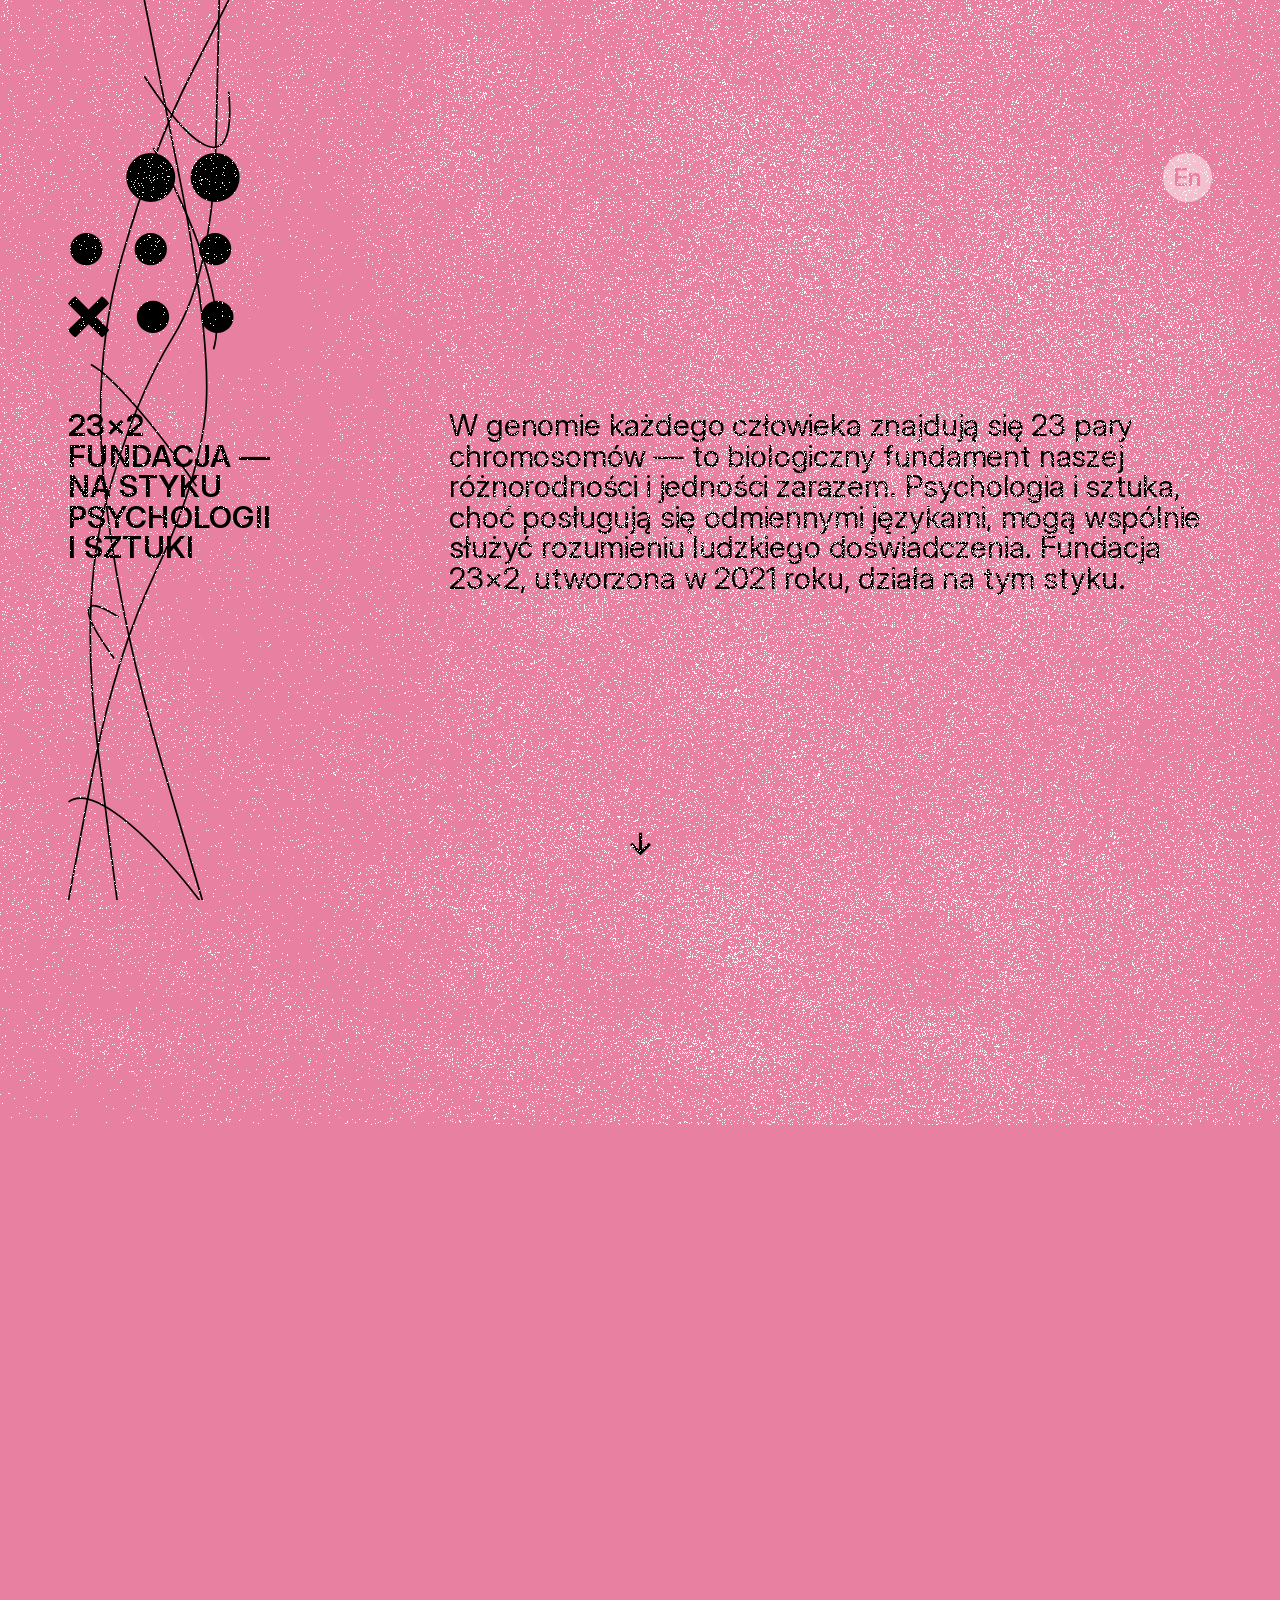
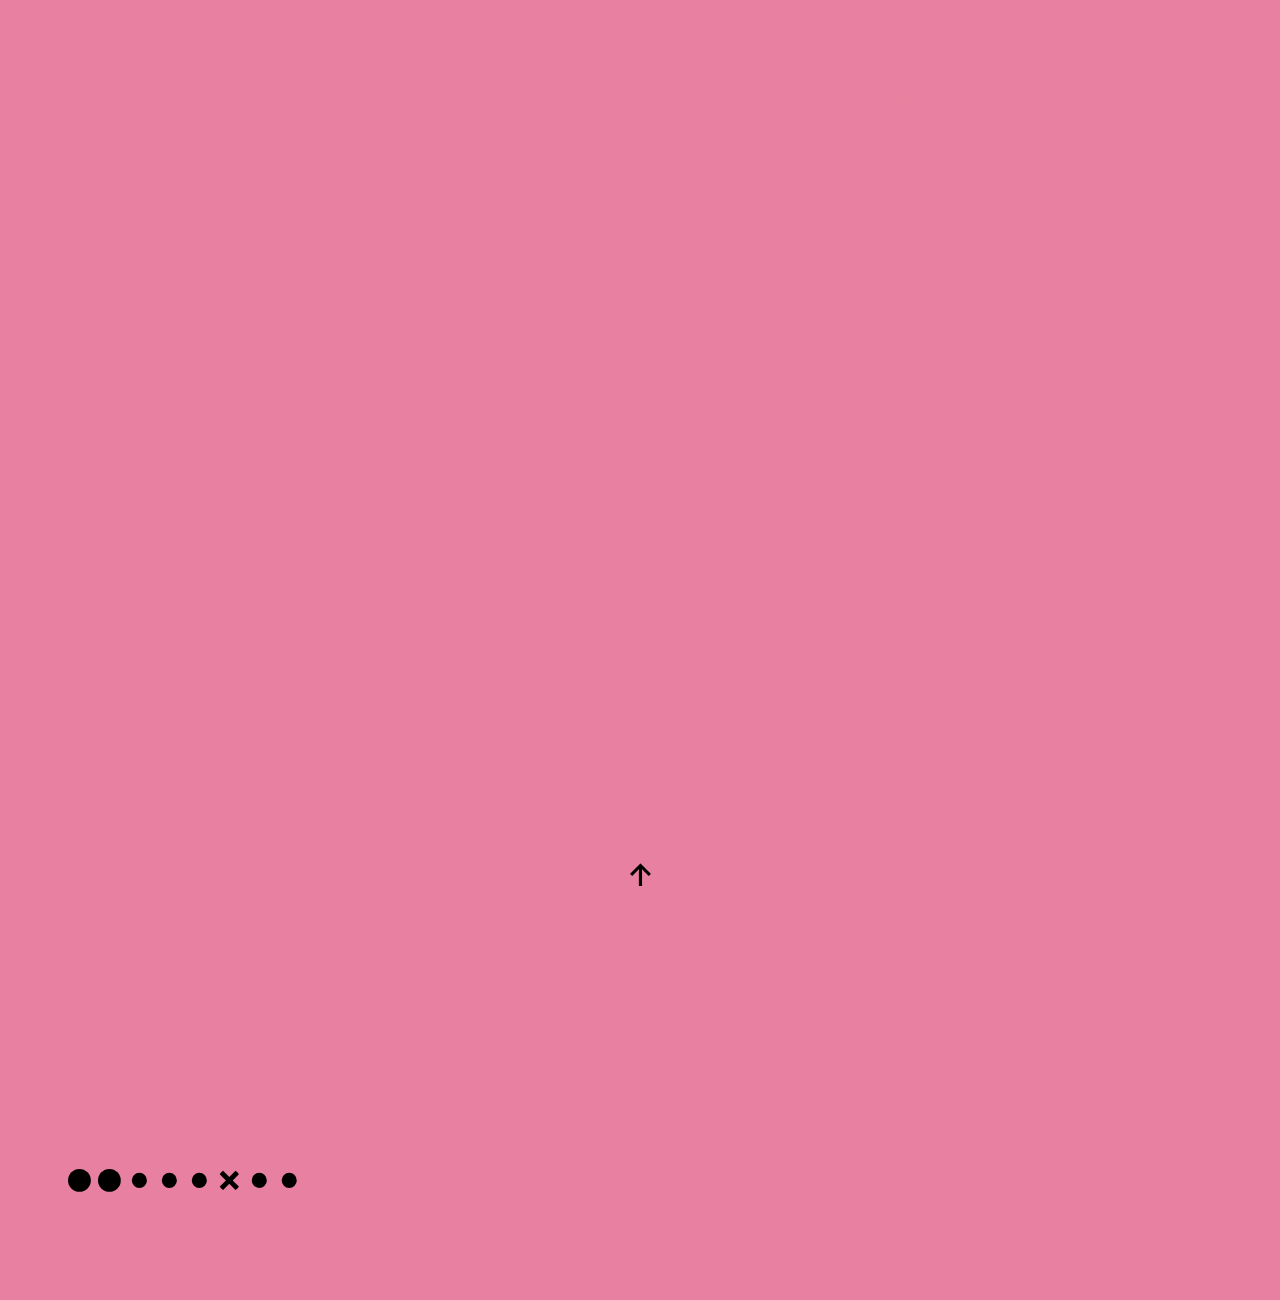
==== commit 3041e12c: "Updates" ====
--- a/index.html
+++ b/index.html
@@ -17,9 +17,9 @@
     const initialLang = hasEnParam ? 'en' : 'pl';
     document.documentElement.lang = initialLang === 'pl' ? 'pl-PL' : 'en-US';
   </script>
-  <script type="module" crossorigin src="/assets/index-CiJZhEcn.js"></script>
-  <link rel="modulepreload" crossorigin href="/assets/analytics-BSk8REag.js">
-  <link rel="stylesheet" crossorigin href="/assets/analytics-CtleP8-W.css">
+  <script type="module" crossorigin src="/assets/index-CJurOtd3.js"></script>
+  <link rel="modulepreload" crossorigin href="/assets/analytics-CLJKFazp.js">
+  <link rel="stylesheet" crossorigin href="/assets/analytics-meFNrRDt.css">
 </head>
 
 <body class="hidden" id="top" style="visibility: hidden;">
--- a/assets/analytics-meFNrRDt.css
+++ b/assets/analytics-meFNrRDt.css
@@ -0,0 +1 @@
+[data-translate]{color:#e880a1;opacity:0!important;transition:opacity var(--fade-duration, .3s) ease-in-out,color .5s ease;transition-delay:var(--fade-delay, 0s)}[data-translate].visible{color:#000;opacity:1!important}.language-switcher{float:right;border-radius:50%}.language-switcher a{display:flex;align-items:center;justify-content:center;padding:.3em;width:2em;height:2em;text-decoration:none;background-color:#ffffff80;color:#e880a1!important;border-radius:100%;transition:background-color .3s ease,color .4s ease;font-size:.8em;font-weight:600}.language-switcher a:hover,.language-switcher a.active{background-color:#000;color:#e880a1!important}.language-switcher a.active{display:none;opacity:1!important}*{margin:0;padding:0;box-sizing:border-box}#connectionPath{position:fixed;top:0;left:0;pointer-events:none;z-index:-1;width:100%;height:100%}svg#logo{width:15%}svg#logo-vertical{width:60%}#logo circle,#logo path,#logo-vertical path,#logo-vertical circle{fill:#000!important}#connectionPath path{fill:none;stroke-width:1.7px;stroke:#000}canvas{pointer-events:none}r-grid{position:relative;z-index:0;font-size:1.8em}#scrolling{z-index:101}p,h1,h2,h3{color:#000;mix-blend-mode:normal}canvas{position:fixed;top:-25vh;left:-10vw;width:120vw;height:150vh;z-index:100;transition:opacity .3s ease}@media (prefers-reduced-motion: reduce){canvas{opacity:.05!important}.animated-character{animation:none!important;transform:translateY(0)!important}}p,h1,h2,h3{mix-blend-mode:normal}h1 a{transition:transform .23s ease-in-out}h1 a span{transition:font-weight .5s ease-in-out}html{scroll-behavior:smooth;overflow-x:clip}body.hidden{visibility:hidden}.title{margin:auto;width:fit-content}.title r-cell{overflow:visible}.dot{width:256px;height:256px;display:block}canvas.dot{margin-left:-20px}a{transition:color .1s ease-in-out,text-decoration-color .3s ease-in-out;text-decoration:underline;text-decoration-thickness:.1em;word-break:keep-all}a:hover,p a:hover,quote a:hover,.down a:hover{text-decoration-color:#0000;color:#fff}a.langswitcher{float:right}p,quote,li{-webkit-hyphens:none;hyphens:none}.down a,.footer>a{text-decoration:none;transition:color .2s ease-in-out;font-weight:600}.down a{padding:1em}.down{margin:5em auto;text-align:center}.back a{text-decoration:none;transition:color .2s ease-in-out;font-weight:600}.supporter-logo{height:1.5em;width:auto;vertical-align:text-bottom;margin-right:.5em}.footer{font-size:calc(var(--fontSize));font-weight:600}.footer p{margin:2em 0 1em;line-height:calc(var(--fontSize) * 1.2)}.footer>a{margin-right:1.6em}.footer>a:hover{color:var(--accent-color)}#scrolling{position:fixed;bottom:20px;left:0;right:0;margin-left:auto;margin-right:auto;opacity:0;transition:opacity .5s ease-out;-webkit-backdrop-filter:blur(5px);backdrop-filter:blur(5px);background-color:var(--lighter);color:#fff;width:1em;height:1em;padding:.6em 1em 1.4em;border-radius:50%;text-align:center}body.top #scrolling{opacity:1}body.top~#scrolling{animation:scroll 2s ease-in-out infinite}@keyframes scroll{0%{opacity:0}to{opacity:1}}.animated-character{animation:bounce 2s ease-in-out infinite}@keyframes bounce{0%,to{transform:translateY(0)}50%{transform:translateY(-.5em)}}quote{hanging-punctuation:first;font-feature-settings:"ss03"}quote:before{content:open-quote;font-size:calc(var(--fontSize) * 2)}quote:after{content:close-quote}h3{text-transform:uppercase}p a[href*="//"]:not([href*="23x2.org"]):after,quote a[href*="//"]:not([href*="23x2.org"]):after{content:"◦";text-decoration:none;display:inline;white-space:nowrap;word-break:keep-all}p a[href*="//"]:not([href*="23x2.org"]):visited:after,quote a[href*="//"]:not([href*="23x2.org"]):visited:after{content:"•";text-decoration:none;display:inline;word-break:keep-all}r-cell.spacer{margin-bottom:calc(var(--unit) * 10)}@font-face{font-family:InterVariable;font-style:normal;font-weight:200 600;font-display:block;src:url(/assets/InterVariable-CWi-zmRD.woff2) format("woff2")}@font-face{font-family:InterVariable;font-style:italic;font-weight:200 600;font-display:block;src:url(/assets/InterVariable-Italic-d6KXgdvN.woff2) format("woff2")}@font-face{font-family:Inter;font-style:normal;font-weight:200;font-display:block;src:url(/assets/Inter-Regular-B0QUfDW0.woff2) format("woff2")}@font-face{font-family:Inter;font-style:italic;font-weight:200;font-display:block;src:url(/assets/Inter-Italic-B_ozvy2G.woff2) format("woff2")}@font-face{font-family:Inter;font-style:normal;font-weight:600;font-display:block;src:url(/assets/Inter-SemiBold-_JLwM7Yv.woff2) format("woff2")}@font-face{font-family:Inter;font-style:italic;font-weight:600;font-display:block;src:url(/assets/Inter-SemiBoldItalic-C4gNvuGw.woff2) format("woff2")}@font-face{font-family:InterDisplay;font-style:normal;font-weight:200;font-display:block;src:url(/assets/InterDisplay-Regular-C0mmbI_t.woff2) format("woff2")}@font-face{font-family:InterDisplay;font-style:italic;font-weight:200;font-display:block;src:url(/assets/InterDisplay-Italic-Ceakq4P4.woff2) format("woff2")}@font-face{font-family:InterDisplay;font-style:normal;font-weight:600;font-display:block;src:url(/assets/InterDisplay-SemiBold-J6ePsRbj.woff2) format("woff2")}@font-face{font-family:InterDisplay;font-style:italic;font-weight:600;font-display:block;src:url(/assets/InterDisplay-SemiBoldItalic-Hwqo_RGe.woff2) format("woff2")}:root{--icon-outline-url: url("data:image/svg+xml;charset=utf-8,%3Csvg width='18' height='18' fill='none' xmlns='http://www.w3.org/2000/svg'%3E%3Crect x='1.75' y='1.75' width='14.5' height='14.5' rx='.5' stroke='%23000' stroke-width='1.5'/%3E%3C/svg%3E");--icon-checkmark-url: url("data:image/svg+xml;charset=utf-8,%3Csvg width='18' height='18' fill='none' xmlns='http://www.w3.org/2000/svg'%3E%3Cpath d='M4.7 9.3l3.4 3.3 5.7-5.7-1.5-1.6-4.2 4.2-1.8-1.8-1.6 1.6z' fill='%23000'/%3E%3C/svg%3E");--sansFont: "Inter, sans-serif";--titleFont: "Inter, sans-serif";--monoFont: "IBM Plex Mono";--fontSize: 17px;--unit: calc(var(--fontSize) * .5);--line-height: calc(var(--fontSize) * 1.8);--baseline: var(--unit);--body-padding-x: calc(var(--unit) * 8);--body-padding-y: calc(var(--unit) * 8);--body-bleed: calc(var(--unit) * 16);--body-max-width: calc(var(--unit) * 152);--blockSpacingTop: 0px;--blockSpacingBottom: var(--line-height);--hr-weight: 2px;--h1-margin-bottom: var(--line-height);--h3-margin-bottom: calc(var(--unit) * 0);--column-gap: calc(var(--unit) * 8);--row-gap: calc(var(--unit) * 8);--column-gap-compact: calc(var(--unit) * 4);--row-gap-compact: calc(var(--unit) * 2);--displayScale: 1;--pixel: 1px;--foreground-color-rgb: 0, 0, 0;--foreground-color-a: 1;--foreground-color-a-dimmed: .4;--foreground-color: rgba(var(--foreground-color-rgb), var(--foreground-color-a));--foreground-color-dimmed: rgba(var(--foreground-color-rgb), var(--foreground-color-a-dimmed));--box-link-hover-color: rgba(var(--foreground-color-rgb), 1);--accent-color: #d0005f;--menu-active-color: var(--foreground-color);--menu-inactive-color: rgba(0, 0, 0, .3);--letterbox-color: #E880A1;--bright: #fff;--dark: #000;--lighter: rgba(0, 0, 0, .42);--darker: rgba(0, 0, 0, .66)}@supports (font-variation-settings: normal){:root{--sansFont: "InterVariable, sans-serif";--titleFont: "InterVariable, sans-serif";font-feature-settings:"liga" 1,"calt" 1}}@supports (font-variation-settings: normal){:root{--sansFont: InterVariable;--titleFont: InterVariable}}@media only screen and (-webkit-min-device-pixel-ratio: 1.5),only screen and (min-resolution: 1.5dppx){:root{--displayScale: 1.5;--pixel: .75px }}@media only screen and (-webkit-min-device-pixel-ratio: 2),only screen and (min-resolution: 2dppx){:root{--displayScale: 2;--pixel: .5px }}@media only screen and (-webkit-min-device-pixel-ratio: 2.5),only screen and (min-resolution: 2.5dppx){:root{--displayScale: 2.5;--pixel: .4px }}@media only screen and (-webkit-min-device-pixel-ratio: 3),only screen and (min-resolution: 3dppx){:root{--displayScale: 3;--pixel: .3333333333px }}@media only screen and (-webkit-min-device-pixel-ratio: 3.5),only screen and (min-resolution: 3.5dppx){:root{--displayScale: 4;--pixel: .25px }}*{font:inherit;line-height:inherit;font-feature-settings:"liga" 1,"ss02" 0,"ss03" 0,"dlig" 1}a,abbr,acronym,address,applet,article,aside,audio,b,big,blockquote,body,canvas,caption,center,cite,code,dd,del,details,dfn,div,dl,dt,em,embed,fieldset,figcaption,figure,footer,form,grid,h1,h2,h3,h4,h5,h6,header,hgroup,hr,html,i,iframe,img,ins,kbd,label,legend,li,main,mark,menu,nav,noscript,object,ol,output,p,pre,q,s,samp,section,small,span,strike,sub,summary,sup,table,tbody,td,tfoot,th,thead,time,tr,tt,u,ul,var,video{margin:0;padding:0;border:0;vertical-align:baseline}h1,h2,h3{text-transform:uppercase}blockquote,q{quotes:none}blockquote:after,blockquote:before,q:after,q:before{content:"";content:none}a,a:visited{color:inherit}li{margin-left:0;margin-bottom:var(--baseline)}li>p+ol,li>p+ul{margin-top:calc(var(--baseline) * -1)}li>p+ol{margin-top:calc(var(--unit) * -2)}li.task-list-item{list-style-type:none}li.task-list-item>input[type=checkbox]{list-style:none;margin-right:.5em;margin-left:-1.4em;background:none;-webkit-appearance:none;-moz-appearance:none;appearance:none;width:1.5em;height:var(--baseline);display:inline-block;position:relative;border:none;opacity:1}li.task-list-item>input[type=checkbox]:after,li.task-list-item>input[type=checkbox]:before{display:block;position:absolute;content:"X";color:transparent;left:0;top:-.25em;bottom:-.25em;width:1.1em;background-size:contain;background-repeat:no-repeat;background-position:50%;--webkit-touch-callout: none }li.task-list-item>input[type=checkbox]:after{background-image:var(--icon-outline-url)}li.task-list-item>input[type=checkbox][checked]:before{background-image:var(--icon-checkmark-url)}@supports ((-webkit-mask-image: linear-gradient(rgba(0,0,0,1),red)) or(mask-image: linear-gradient(rgba(0,0,0,1),red))){li.task-list-item>input[type=checkbox]:after,li.task-list-item>input[type=checkbox]:before{-webkit-mask-size:contain;mask-size:contain;-webkit-mask-repeat:no-repeat;mask-repeat:no-repeat;-webkit-mask-position:center center;mask-position:center center}li.task-list-item>input[type=checkbox]:after{background:var(--foreground-color);-webkit-mask-image:var(--icon-outline-url);mask-image:var(--icon-outline-url)}li.task-list-item>input[type=checkbox][checked]:before{background:var(--foreground-color);-webkit-mask-image:var(--icon-checkmark-url);mask-image:var(--icon-checkmark-url)}}.compact>li>p+ol,.compact>li>p+ul{margin-top:calc(var(--blockSpacingBottom) * -1)}ol,ul{list-style-position:outside;--list-indentation: 2em }ol.compact>li,ul.compact>li{margin-bottom:0}ul{padding-left:1.3em}ul.plain{list-style:none}ol[start]{-webkit-padding-start:var(--list-indentation);padding-inline-start:var(--list-indentation)}ol:not([start]){list-style:none;counter-reset:ol-counter;padding-left:var(--list-indentation)}ol:not([start])>li{counter-increment:ol-counter;position:relative}ol:not([start])>li:before{content:counter(ol-counter) ". ";font-weight:600;font-variant-numeric:tabular-nums;position:absolute;--space: .5em;--width: calc(var(--list-indentation) - var(--space));left:calc(-1 *(var(--width) + var(--space)));width:var(--width);height:var(--lineHeight);text-align:left}:root{font-family:var(--sansFont),-system-ui,system-ui,sans-serif;font-size:var(--fontSize);line-height:var(--line-height);color:var(--foreground-color);letter-spacing:-.01em;-webkit-text-size-adjust:100%;-moz-text-size-adjust:100%;text-size-adjust:100%;font-variant-ligatures:contextual common-ligatures;background-color:var(--letterbox-color)}body{-webkit-overflow-scrolling:touch;margin:0 auto;padding:var(--body-padding-y) var(--body-padding-x);max-width:var(--body-max-width);min-height:100vh;box-sizing:border-box;background:var(--background-color)}@media (max-width: 1024px){body{--body-padding-y: calc(var(--unit) * 4) }svg#logo{width:30%}#connectionPath path{fill:none;stroke-width:.9px;stroke:#000}p{-webkit-hyphens:auto;hyphens:auto}svg#logo{width:35%}svg#logo-vertical{width:33%}}@media (max-width: 640px){body{--body-padding-x: calc(var(--unit) * 3);--body-padding-y: calc(var(--unit) * 2) }svg#logo{width:55%}svg#logo-vertical{width:80%}}.margin-b-1{margin-bottom:var(--unit)}.margin-b-2{margin-bottom:calc(var(--unit) * 2)}.margin-b-3{margin-bottom:calc(var(--unit) * 3)}.margin-b-4{margin-bottom:calc(var(--unit) * 4)}.margin-b-5{margin-bottom:calc(var(--unit) * 5)}.margin-b-6{margin-bottom:calc(var(--unit) * 6)}.margin-b-7{margin-bottom:calc(var(--unit) * 7)}.margin-b-8{margin-bottom:calc(var(--unit) * 8)}.dimmed{color:var(--foreground-color-dimmed)}.nowrap{white-space:nowrap;word-break:break-word}.fullwidth{width:120%;height:auto;object-fit:contain;margin-left:-10%}r-cell.fullwidth{grid-column:1/-1}.font-title-1{font-weight:600;font-size:2rem;line-height:2.5rem}.font-title-1,.font-title-2{font-family:var(--titleFont)}.font-title-2{font-weight:600;font-size:1.5rem;line-height:2rem;letter-spacing:.01em}@media (min-width: 641px){.only-viewport-xsmall{display:none}}@media (min-width: 1025px){.only-viewport-small{display:none}}.bold,b,strong{font-weight:600}.italic,em,i{font-style:italic}small{font-size:.8em;letter-spacing:0;line-height:1.4}time{color:var(--foreground-color-dimmed)}address,article,aside,blockquote,dd,div.highlighter-rouge,dl,dt,fieldset,figure,form,h1,h2,h3,h4,h5,h6,nav,ol,p,pre,r-grid,table,tfoot,ul,video{margin-top:var(--blockSpacingTop);margin-bottom:var(--blockSpacingBottom)}:first-child{margin-top:unset}blockquote{position:relative;--color: rgba(var(--foreground-color-rgb), .13);padding-left:1em;border-left:.2rem solid var(--color);font-style:italic;font-weight:200;opacity:.7}blockquote:before{content:"“";font-size:1.5em;height:.6em;font-family:Georgia,serif;font-weight:600;color:var(--color);position:absolute;left:-1em;background:#fff;pointer-events:none;-webkit-user-select:none;-moz-user-select:none;-ms-user-select:none;user-select:none}h1{font-weight:600;font-size:2rem;line-height:2.5rem;margin-top:calc(var(--line-height) * 2);margin-bottom:var(--h1-margin-bottom)}h1,h2{font-family:var(--titleFont)}h2{font-weight:600;letter-spacing:.01em;padding-right:1em}*+h2{margin-top:3rem}h3,h4,h5,h6{font-size:inherit;font-weight:600;margin-bottom:var(--h3-margin-bottom)}h3+h1,h3+h1.single-line,h4+h1,h4+h1.single-line{margin-top:calc(var(--baseline) * 3)}h3.single-line+h1,h3.single-line+h1.single-line,h3.single-line+h2,h3.single-line+h2.single-line,h4.single-line+h1,h4.single-line+h1.single-line,h4.single-line+h2,h4.single-line+h2.single-line{margin-top:var(--line-height)}h3+h2,h3+h2.single-line,h4+h2,h4+h2.single-line{margin-top:var(--baseline)}[class^=only-viewport-]+h1,[class^=only-viewport-]+h2,[class^=only-viewport-]+h3,[class^=only-viewport-]+h4,[class^=only-viewport-]+h5,[class^=only-viewport-]+h6,hr+h1,hr+h2,hr+h3,hr+h4,hr+h5,hr+h6{margin-top:unset}hr:first-child{margin-top:calc(var(--hr-weight) /-2);margin-bottom:calc(var(--line-height) - var(--hr-weight)/2)}hr:last-child{margin-bottom:calc(var(--hr-weight)/-2)}hr,hr:last-child,hr:only-child{margin-top:calc(var(--line-height) - var(--hr-weight)/2)}hr,hr:only-child{border:none;background:var(--foreground-color);height:var(--hr-weight);margin-bottom:calc(var(--line-height) - var(--hr-weight)/2)}*+hr:last-child{margin-top:calc(var(--hr-weight)/-2)}hr:not(:first-child){margin-top:var(--line-height);margin-bottom:calc(var(--line-height) - var(--hr-weight))}r-grid>hr{grid-column:1/-1}r-grid>hr,r-grid>hr:not(:first-child):not(:last-child){margin-top:calc(var(--line-height) - var(--hr-weight));margin-bottom:0}picture{display:block;margin-top:var(--blockSpacingTop);margin-bottom:var(--blockSpacingBottom)}img,img:first-child,img:last-child{display:block;margin-top:calc(var(--unit) * 2);margin-bottom:calc(var(--unit) * 2)}img.inline,img:first-child.inline,img:last-child.inline{display:inline;vertical-align:center}img:only-child,picture>img,picture>img:first-child,picture>img:last-child{margin:0}*+img{margin-top:calc(var(--baseline) * -1)}img.cover,img.fill{-o-object-fit:cover;object-fit:cover}r-grid>r-cell>img,r-grid>r-cell>p>img,r-grid>r-cell>p>picture>img,r-grid>r-cell>picture>img{-o-object-fit:contain;object-fit:contain;max-width:100%}code,pre,tt{font-family:var(--monoFont),SFMono-Regular,Consolas,Liberation Mono,Menlo,monospace;word-break:break-word;white-space:pre-wrap}.code b,.monospace b,b .code,b .monospace,b code,b pre,b tt,code b,pre b,tt b{font-weight:600}code,tt{background-color:rgba(var(--foreground-color-rgb),.07);border-radius:3px;padding:calc(var(--unit) * .25) 0}code:after,code:before,tt:after,tt:before{letter-spacing:-.2em;content:" "}pre code,pre tt{background-color:transparent;padding:0;border-radius:0}pre code:after,pre code:before,pre tt:after,pre tt:before{letter-spacing:inherit;content:none}pre{white-space:pre;word-wrap:normal;overflow-x:auto;display:block;font-size:.95rem;line-height:1.4}@media (max-width: 640px){pre{font-size:.85rem}}pre code,pre tt{white-space:pre;word-wrap:normal}table{--border-width: 1px;--border-opacity: .15;--border-color: rgba(var(--foreground-color-rgb), calc(var(--foreground-color-a) * var(--border-opacity)));overflow:auto;border-spacing:0;border-collapse:collapse;border-top:var(--border-width) solid var(--border-color);border-right:var(--border-width) solid var(--border-color);position:relative;margin-top:calc(var(--line-height) * 1 + var(--border-width) * -1);margin-bottom:calc(var(--line-height) * 1.5)}table:first-child{margin-top:calc(var(--line-height) * .5 + var(--border-width) * -1);margin-bottom:calc(var(--line-height) * .5)}table *{box-sizing:border-box}table td,table th{position:relative;padding:var(--baseline) 1em;background-image:linear-gradient(90deg,var(--border-color),var(--border-color) 1px,transparent 0,transparent calc(var(--baseline) /2));background-repeat:no-repeat;background-size:100% 100%;background-position:0 -1px}table td:after,table th:after{position:absolute;left:0;bottom:0;right:0;height:var(--border-width);background:var(--border-color);content:"A";color:transparent;pointer-events:none}table th{text-align:left;font-weight:600}table th[align=center]{text-align:center}table th[align=right]{text-align:right}p+table{margin-top:calc(var(--line-height) * 1.5 + var(--border-width) * -1)}@media (max-width: 640px){r-grid{--row-gap: calc(var(--unit) * 6) }}[flow-cols-l],[flow-cols-s],[flow-cols]{display:block;-moz-column-count:3;column-count:3;-moz-column-gap:var(--column-gap);column-gap:var(--column-gap);-moz-column-fill:balance;column-fill:balance;orphans:3;widows:3}[flow-cols-l]>h1,[flow-cols-l]>h2,[flow-cols-l]>hr,[flow-cols-s]>h1,[flow-cols-s]>h2,[flow-cols-s]>hr,[flow-cols]>h1,[flow-cols]>h2,[flow-cols]>hr{-moz-column-span:all;column-span:all}[flow-cols="1"]{-moz-column-count:1;column-count:1}[flow-cols="2"]{-moz-column-count:2;column-count:2}[flow-cols="3"]{-moz-column-count:3;column-count:3}[flow-cols="4"]{-moz-column-count:4;column-count:4}[flow-cols="5"]{-moz-column-count:5;column-count:5}[flow-cols="6"]{-moz-column-count:6;column-count:6}[flow-cols="7"]{-moz-column-count:7;column-count:7}[flow-cols="8"]{-moz-column-count:8;column-count:8}@media (max-width: 1024px){[flow-cols-s="1"]{-moz-column-count:1;column-count:1}[flow-cols-s="2"]{-moz-column-count:2;column-count:2}[flow-cols-s="3"]{-moz-column-count:3;column-count:3}[flow-cols-s="4"]{-moz-column-count:4;column-count:4}[flow-cols-s="5"]{-moz-column-count:5;column-count:5}[flow-cols-s="6"]{-moz-column-count:6;column-count:6}[flow-cols-s="7"]{-moz-column-count:7;column-count:7}[flow-cols-s="8"]{-moz-column-count:8;column-count:8}}@media (max-width: 640px){[flow-cols-xs="1"]{-moz-column-count:1;column-count:1}[flow-cols-xs="2"]{-moz-column-count:2;column-count:2}[flow-cols-xs="3"]{-moz-column-count:3;column-count:3}[flow-cols-xs="4"]{-moz-column-count:4;column-count:4}[flow-cols-xs="5"]{-moz-column-count:5;column-count:5}[flow-cols-xs="6"]{-moz-column-count:6;column-count:6}[flow-cols-xs="7"]{-moz-column-count:7;column-count:7}[flow-cols-xs="8"]{-moz-column-count:8;column-count:8}}@media (max-width: 768px){#top{overflow-x:clip}.fullwidth{width:200%;margin-left:-50%}.dot{margin-top:calc(var(--unit) * 6)}}r-grid{display:grid;--grid-tc: repeat(3, 1fr);grid-template-columns:var(--grid-tc);--grid-cs: 1;--grid-ce: -1 }r-grid>r-cell{display:block;-moz-appearance:none;appearance:none;-webkit-appearance:none}r-grid[columns="1"]{--grid-tc: repeat(1, 1fr) }r-grid[columns="2"]{--grid-tc: repeat(2, 1fr) }r-grid[columns="3"]{--grid-tc: repeat(3, 1fr) }r-grid[columns="4"]{--grid-tc: repeat(4, 1fr) }r-grid[columns="5"]{--grid-tc: repeat(5, 1fr) }r-grid[columns="6"]{--grid-tc: repeat(6, 1fr) }r-grid[columns="7"]{--grid-tc: repeat(7, 1fr) }r-grid[columns="8"]{--grid-tc: repeat(8, 1fr) }r-grid[columns="9"]{--grid-tc: repeat(9, 1fr) }r-grid>r-cell[span^="1"]{--grid-cs: 1 }r-grid>r-cell[span^="2"]{--grid-cs: 2 }r-grid>r-cell[span^="3"]{--grid-cs: 3 }r-grid>r-cell[span^="4"]{--grid-cs: 4 }r-grid>r-cell[span^="5"]{--grid-cs: 5 }r-grid>r-cell[span^="6"]{--grid-cs: 6 }r-grid>r-cell[span^="7"]{--grid-cs: 7 }r-grid>r-cell[span^="8"]{--grid-cs: 8 }r-grid>r-cell[span^="9"]{--grid-cs: 9 }r-grid>r-cell[span$="+1"],r-grid>r-cell[span="1"]{--grid-ce: 1 }r-grid>r-cell[span$="+2"],r-grid>r-cell[span$="-1"],r-grid>r-cell[span="2"]{--grid-ce: 2 }r-grid>r-cell[span$="+3"],r-grid>r-cell[span$="-2"],r-grid>r-cell[span="3"]{--grid-ce: 3 }r-grid>r-cell[span$="+4"],r-grid>r-cell[span$="-3"],r-grid>r-cell[span="4"]{--grid-ce: 4 }r-grid>r-cell[span$="+5"],r-grid>r-cell[span$="-4"],r-grid>r-cell[span="5"]{--grid-ce: 5 }r-grid>r-cell[span$="+6"],r-grid>r-cell[span$="-5"],r-grid>r-cell[span="6"]{--grid-ce: 6 }r-grid>r-cell[span$="+7"],r-grid>r-cell[span$="-6"],r-grid>r-cell[span="7"]{--grid-ce: 7 }r-grid>r-cell[span$="+8"],r-grid>r-cell[span$="-7"],r-grid>r-cell[span="8"]{--grid-ce: 8 }r-grid>r-cell[span$="+9"],r-grid>r-cell[span$="-8"],r-grid>r-cell[span="9"]{--grid-ce: 9 }r-grid>r-cell[span$="-9"]{--grid-ce: 10 }r-grid>r-cell[span]{grid-column-end:span var(--grid-ce)}r-grid>r-cell[span*="+"],r-grid>r-cell[span*="-"],r-grid>r-cell[span*=".."]{grid-column-start:var(--grid-cs)}r-grid>r-cell[span*="-"],r-grid>r-cell[span*=".."]{grid-column-end:var(--grid-ce)}r-grid>r-cell[span=row]{grid-column:1 / -1}@media only screen and (max-width: 1024px){r-grid[columns-s="1"]{--grid-tc: repeat(1, 1fr) }r-grid[columns-s="2"]{--grid-tc: repeat(2, 1fr) }r-grid[columns-s="3"]{--grid-tc: repeat(3, 1fr) }r-grid[columns-s="4"]{--grid-tc: repeat(4, 1fr) }r-grid[columns-s="5"]{--grid-tc: repeat(5, 1fr) }r-grid[columns-s="6"]{--grid-tc: repeat(6, 1fr) }r-grid[columns-s="7"]{--grid-tc: repeat(7, 1fr) }r-grid[columns-s="8"]{--grid-tc: repeat(8, 1fr) }r-grid[columns-s="9"]{--grid-tc: repeat(9, 1fr) }r-grid>r-cell[span-s^="1"]{--grid-cs: 1 }r-grid>r-cell[span-s^="2"]{--grid-cs: 2 }r-grid>r-cell[span-s^="3"]{--grid-cs: 3 }r-grid>r-cell[span-s^="4"]{--grid-cs: 4 }r-grid>r-cell[span-s^="5"]{--grid-cs: 5 }r-grid>r-cell[span-s^="6"]{--grid-cs: 6 }r-grid>r-cell[span-s^="7"]{--grid-cs: 7 }r-grid>r-cell[span-s^="8"]{--grid-cs: 8 }r-grid>r-cell[span-s^="9"]{--grid-cs: 9 }r-grid>r-cell[span-s$="+1"],r-grid>r-cell[span-s="1"]{--grid-ce: 1 }r-grid>r-cell[span-s$="+2"],r-grid>r-cell[span-s$="-1"],r-grid>r-cell[span-s="2"]{--grid-ce: 2 }r-grid>r-cell[span-s$="+3"],r-grid>r-cell[span-s$="-2"],r-grid>r-cell[span-s="3"]{--grid-ce: 3 }r-grid>r-cell[span-s$="+4"],r-grid>r-cell[span-s$="-3"],r-grid>r-cell[span-s="4"]{--grid-ce: 4 }r-grid>r-cell[span-s$="+5"],r-grid>r-cell[span-s$="-4"],r-grid>r-cell[span-s="5"]{--grid-ce: 5 }r-grid>r-cell[span-s$="+6"],r-grid>r-cell[span-s$="-5"],r-grid>r-cell[span-s="6"]{--grid-ce: 6 }r-grid>r-cell[span-s$="+7"],r-grid>r-cell[span-s$="-6"],r-grid>r-cell[span-s="7"]{--grid-ce: 7 }r-grid>r-cell[span-s$="+8"],r-grid>r-cell[span-s$="-7"],r-grid>r-cell[span-s="8"]{--grid-ce: 8 }r-grid>r-cell[span-s$="+9"],r-grid>r-cell[span-s$="-8"],r-grid>r-cell[span-s="9"]{--grid-ce: 9 }r-grid>r-cell[span-s$="-9"]{--grid-ce: 10 }r-grid>r-cell[span-s]{grid-column-end:span var(--grid-ce)}r-grid>r-cell[span-s*="+"],r-grid>r-cell[span-s*="-"],r-grid>r-cell[span-s*=".."]{grid-column-start:var(--grid-cs)}r-grid>r-cell[span-s*="-"],r-grid>r-cell[span-s*=".."]{grid-column-end:var(--grid-ce)}r-grid>r-cell[span-s=row]{grid-column:1 / -1}}@media only screen and (min-width: 1999px){r-grid[columns-l="1"]{--grid-tc: repeat(1, 1fr) }r-grid[columns-l="2"]{--grid-tc: repeat(2, 1fr) }r-grid[columns-l="3"]{--grid-tc: repeat(3, 1fr) }r-grid[columns-l="4"]{--grid-tc: repeat(4, 1fr) }r-grid[columns-l="5"]{--grid-tc: repeat(5, 1fr) }r-grid[columns-l="6"]{--grid-tc: repeat(6, 1fr) }r-grid[columns-l="7"]{--grid-tc: repeat(7, 1fr) }r-grid[columns-l="8"]{--grid-tc: repeat(8, 1fr) }r-grid[columns-l="9"]{--grid-tc: repeat(9, 1fr) }r-grid>r-cell[span-l^="1"]{--grid-cs: 1 }r-grid>r-cell[span-l^="2"]{--grid-cs: 2 }r-grid>r-cell[span-l^="3"]{--grid-cs: 3 }r-grid>r-cell[span-l^="4"]{--grid-cs: 4 }r-grid>r-cell[span-l^="5"]{--grid-cs: 5 }r-grid>r-cell[span-l^="6"]{--grid-cs: 6 }r-grid>r-cell[span-l^="7"]{--grid-cs: 7 }r-grid>r-cell[span-l^="8"]{--grid-cs: 8 }r-grid>r-cell[span-l^="9"]{--grid-cs: 9 }r-grid>r-cell[span-l$="+1"],r-grid>r-cell[span-l="1"]{--grid-ce: 1 }r-grid>r-cell[span-l$="+2"],r-grid>r-cell[span-l$="-1"],r-grid>r-cell[span-l="2"]{--grid-ce: 2 }r-grid>r-cell[span-l$="+3"],r-grid>r-cell[span-l$="-2"],r-grid>r-cell[span-l="3"]{--grid-ce: 3 }r-grid>r-cell[span-l$="+4"],r-grid>r-cell[span-l$="-3"],r-grid>r-cell[span-l="4"]{--grid-ce: 4 }r-grid>r-cell[span-l$="+5"],r-grid>r-cell[span-l$="-4"],r-grid>r-cell[span-l="5"]{--grid-ce: 5 }r-grid>r-cell[span-l$="+6"],r-grid>r-cell[span-l$="-5"],r-grid>r-cell[span-l="6"]{--grid-ce: 6 }r-grid>r-cell[span-l$="+7"],r-grid>r-cell[span-l$="-6"],r-grid>r-cell[span-l="7"]{--grid-ce: 7 }r-grid>r-cell[span-l$="+8"],r-grid>r-cell[span-l$="-7"],r-grid>r-cell[span-l="8"]{--grid-ce: 8 }r-grid>r-cell[span-l$="+9"],r-grid>r-cell[span-l$="-8"],r-grid>r-cell[span-l="9"]{--grid-ce: 9 }r-grid>r-cell[span-l$="-9"]{--grid-ce: 10 }r-grid>r-cell[span-l]{grid-column-end:span var(--grid-ce)}r-grid>r-cell[span-l*="+"],r-grid>r-cell[span-l*="-"],r-grid>r-cell[span-l*=".."]{grid-column-start:var(--grid-cs)}r-grid>r-cell[span-l*="-"],r-grid>r-cell[span-l*=".."]{grid-column-end:var(--grid-ce)}r-grid>r-cell[span-l=row]{grid-column:1 / -1}}
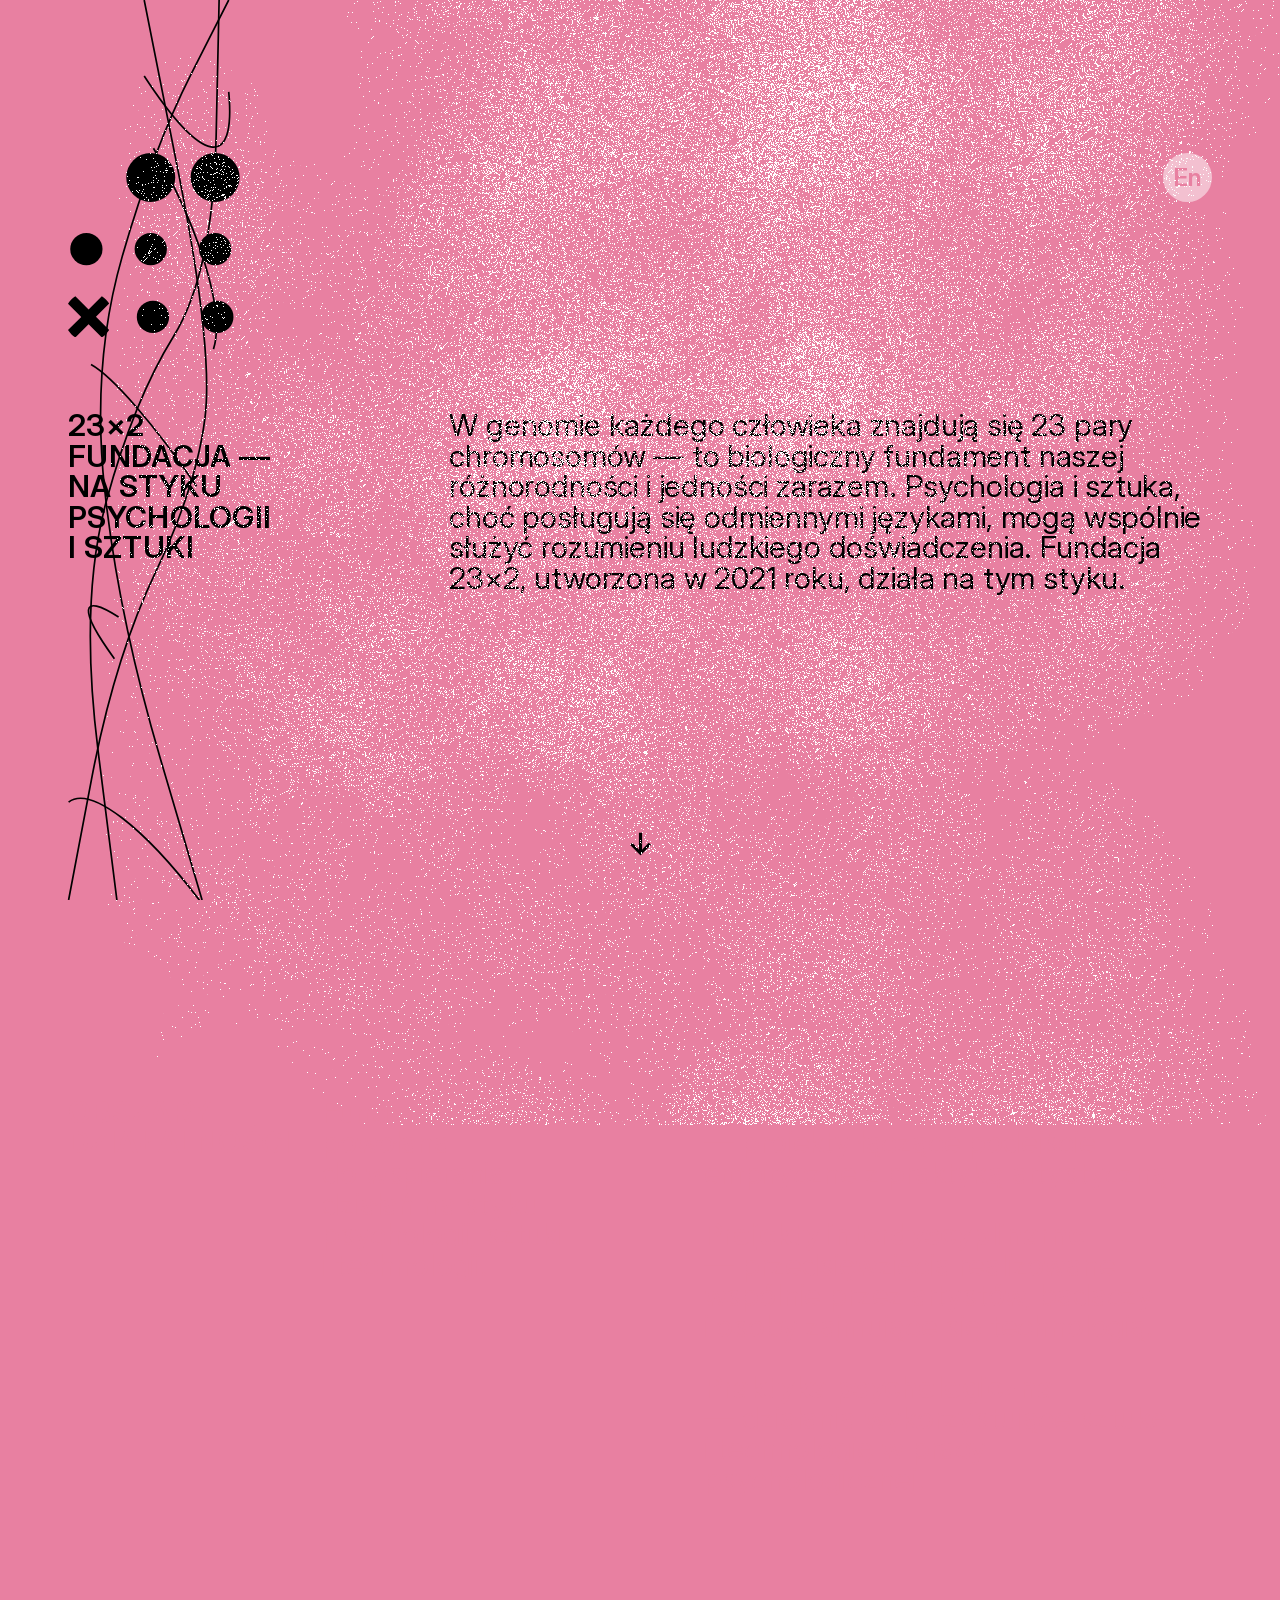
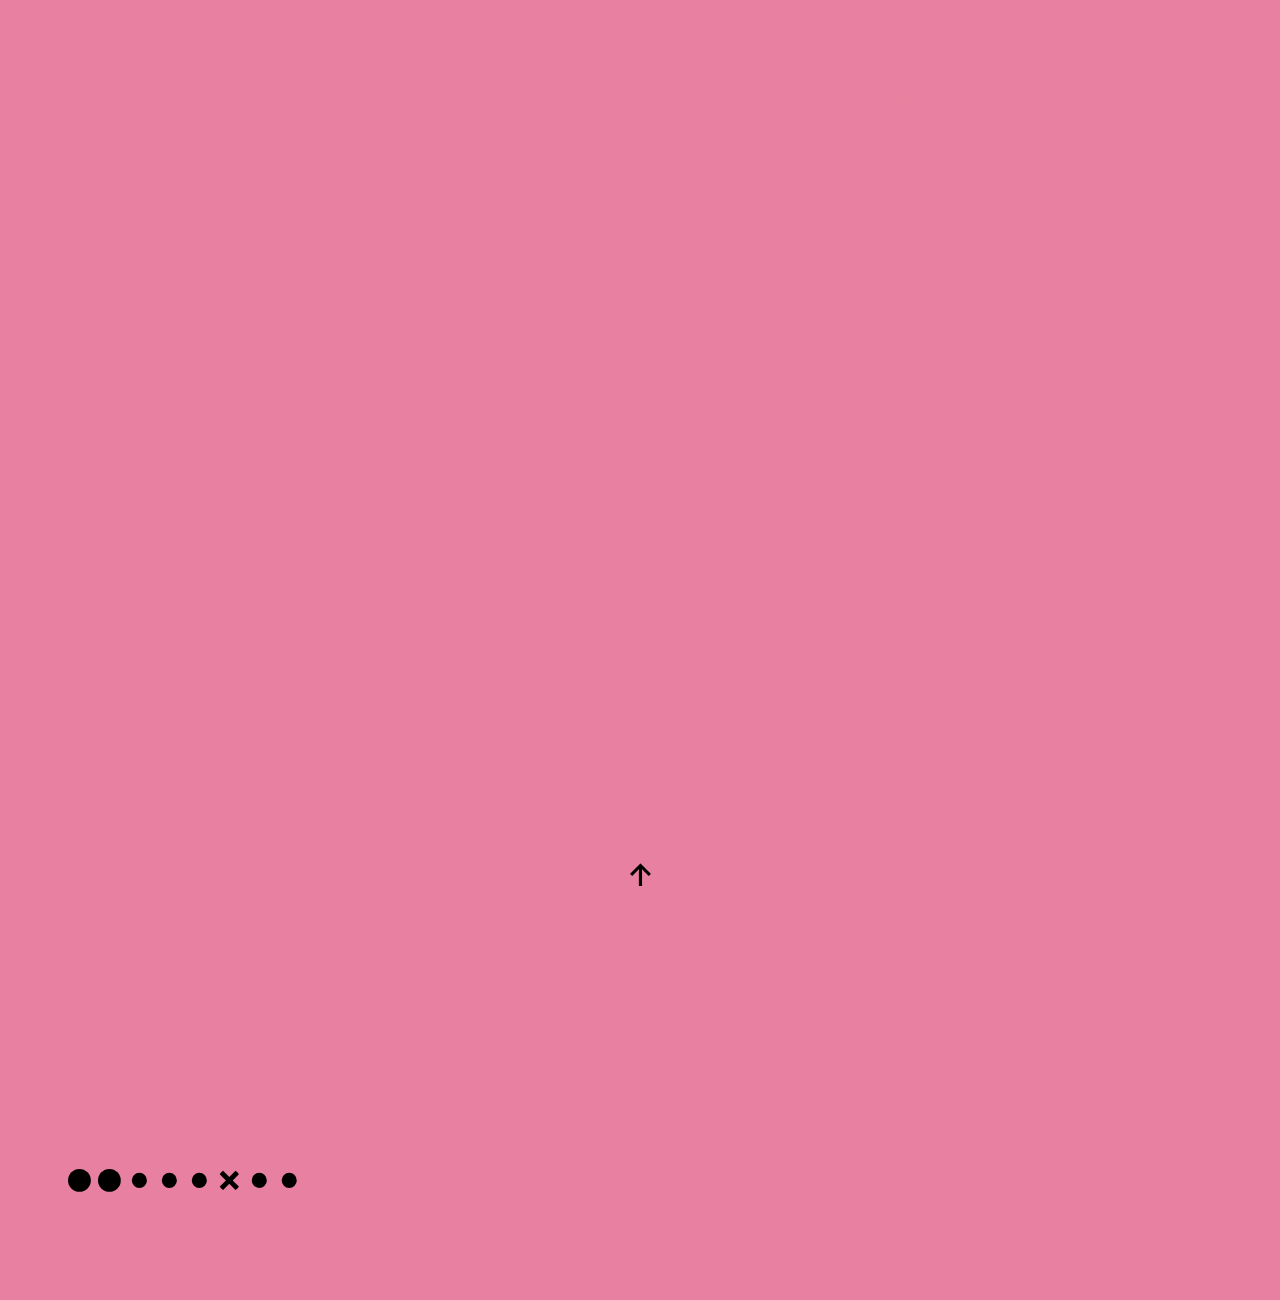
==== commit 08f977f6: "Updates" ====
--- a/index.html
+++ b/index.html
@@ -17,9 +17,9 @@
     const initialLang = hasEnParam ? 'en' : 'pl';
     document.documentElement.lang = initialLang === 'pl' ? 'pl-PL' : 'en-US';
   </script>
-  <script type="module" crossorigin src="/assets/index-CJurOtd3.js"></script>
-  <link rel="modulepreload" crossorigin href="/assets/analytics-CLJKFazp.js">
-  <link rel="stylesheet" crossorigin href="/assets/analytics-meFNrRDt.css">
+  <script type="module" crossorigin src="/assets/index-DmjQGNBy.js"></script>
+  <link rel="modulepreload" crossorigin href="/assets/analytics-CDZm6LjX.js">
+  <link rel="stylesheet" crossorigin href="/assets/analytics-DKJmXMe8.css">
 </head>
 
 <body class="hidden" id="top" style="visibility: hidden;">
--- a/assets/analytics-DKJmXMe8.css
+++ b/assets/analytics-DKJmXMe8.css
@@ -0,0 +1 @@
+[data-translate]{color:#e880a1;opacity:0!important;transition:opacity var(--fade-duration, .3s) ease-in-out,color .5s ease;transition-delay:var(--fade-delay, 0s)}[data-translate].visible{color:#000;opacity:1!important}.language-switcher{float:right;border-radius:50%}.language-switcher a{display:flex;align-items:center;justify-content:center;padding:.3em;width:2em;height:2em;text-decoration:none;background-color:#ffffff80;color:#e880a1!important;border-radius:100%;transition:background-color .3s ease,color .4s ease;font-size:.8em;font-weight:600}.language-switcher a:hover,.language-switcher a.active{background-color:#000;color:#e880a1!important}.language-switcher a.active{display:none;opacity:1!important}*{margin:0;padding:0;box-sizing:border-box}#connectionPath{position:fixed;top:0;left:0;pointer-events:none;z-index:-1;width:100%;height:100%}svg#logo{width:15%}svg#logo-vertical{width:60%}#logo circle,#logo path,#logo-vertical path,#logo-vertical circle{fill:#000!important}#connectionPath path{fill:none;stroke-width:1.7px;stroke:#000}canvas{pointer-events:none}r-grid{position:relative;font-size:1.8em}#scrolling{z-index:101}p,h1,h2,h3{color:#000;mix-blend-mode:normal}canvas{position:fixed;top:-25vh;left:-10vw;width:120vw;height:150vh;z-index:100;transition:opacity .3s ease}@media (prefers-reduced-motion: reduce){canvas{opacity:.05!important}.animated-character{animation:none!important;transform:translateY(0)!important}}p,h1,h2,h3{mix-blend-mode:normal}h1 a{transition:transform .23s ease-in-out}h1 a span{transition:font-weight .5s ease-in-out}html{scroll-behavior:smooth;overflow-x:clip}body.hidden{visibility:hidden}.title{margin:auto;width:fit-content}.title r-cell{overflow:visible}.dot{width:256px;height:256px;display:block}canvas.dot{margin-left:-20px}a{transition:color .1s ease-in-out,text-decoration-color .3s ease-in-out;text-decoration:underline;text-decoration-thickness:.1em;word-break:keep-all}a:hover,p a:hover,quote a:hover,.down a:hover{text-decoration-color:#0000;color:#fff}a.langswitcher{float:right}p,quote,li{-webkit-hyphens:none;hyphens:none}.down a,.footer>a{text-decoration:none;transition:color .2s ease-in-out;font-weight:600}.down a{padding:1em}.down{margin:5em auto;text-align:center}.supporter-logo{position:relative;z-index:101;height:1.25em;width:auto;vertical-align:-.22em;margin-right:.5em}.footer{font-size:calc(var(--fontSize));font-weight:600}.footer p{margin:2em 0 1em;line-height:calc(var(--fontSize) * 1.2)}.footer>a{margin-right:1.6em}.footer>a:hover{color:var(--accent-color)}#scrolling{position:fixed;bottom:20px;left:0;right:0;margin-left:auto;margin-right:auto;opacity:0;transition:opacity .5s ease-out;-webkit-backdrop-filter:blur(5px);backdrop-filter:blur(5px);background-color:var(--lighter);color:#fff;width:1em;height:1em;padding:.6em 1em 1.4em;border-radius:50%;text-align:center}body.top #scrolling{opacity:1}body.top~#scrolling{animation:scroll 2s ease-in-out infinite}@keyframes scroll{0%{opacity:0}to{opacity:1}}.animated-character{animation:bounce 2s ease-in-out infinite}@keyframes bounce{0%,to{transform:translateY(0)}50%{transform:translateY(-.5em)}}quote{hanging-punctuation:first;font-feature-settings:"ss03"}quote:before{content:open-quote;font-size:calc(var(--fontSize) * 2)}quote:after{content:close-quote}h3{text-transform:uppercase}p a[href*="//"]:not([href*="23x2.org"]):after,quote a[href*="//"]:not([href*="23x2.org"]):after{content:"◦";text-decoration:none;display:inline;white-space:nowrap;word-break:keep-all}p a[href*="//"]:not([href*="23x2.org"]):visited:after,quote a[href*="//"]:not([href*="23x2.org"]):visited:after{content:"•";text-decoration:none;display:inline;word-break:keep-all}r-cell.spacer{margin-bottom:calc(var(--unit) * 10)}@font-face{font-family:InterVariable;font-style:normal;font-weight:200 600;font-display:block;src:url(/assets/InterVariable-CWi-zmRD.woff2) format("woff2")}@font-face{font-family:InterVariable;font-style:italic;font-weight:200 600;font-display:block;src:url(/assets/InterVariable-Italic-d6KXgdvN.woff2) format("woff2")}@font-face{font-family:Inter;font-style:normal;font-weight:200;font-display:block;src:url(/assets/Inter-Regular-B0QUfDW0.woff2) format("woff2")}@font-face{font-family:Inter;font-style:italic;font-weight:200;font-display:block;src:url(/assets/Inter-Italic-B_ozvy2G.woff2) format("woff2")}@font-face{font-family:Inter;font-style:normal;font-weight:600;font-display:block;src:url(/assets/Inter-SemiBold-_JLwM7Yv.woff2) format("woff2")}@font-face{font-family:Inter;font-style:italic;font-weight:600;font-display:block;src:url(/assets/Inter-SemiBoldItalic-C4gNvuGw.woff2) format("woff2")}@font-face{font-family:InterDisplay;font-style:normal;font-weight:200;font-display:block;src:url(/assets/InterDisplay-Regular-C0mmbI_t.woff2) format("woff2")}@font-face{font-family:InterDisplay;font-style:italic;font-weight:200;font-display:block;src:url(/assets/InterDisplay-Italic-Ceakq4P4.woff2) format("woff2")}@font-face{font-family:InterDisplay;font-style:normal;font-weight:600;font-display:block;src:url(/assets/InterDisplay-SemiBold-J6ePsRbj.woff2) format("woff2")}@font-face{font-family:InterDisplay;font-style:italic;font-weight:600;font-display:block;src:url(/assets/InterDisplay-SemiBoldItalic-Hwqo_RGe.woff2) format("woff2")}:root{--icon-outline-url: url("data:image/svg+xml;charset=utf-8,%3Csvg width='18' height='18' fill='none' xmlns='http://www.w3.org/2000/svg'%3E%3Crect x='1.75' y='1.75' width='14.5' height='14.5' rx='.5' stroke='%23000' stroke-width='1.5'/%3E%3C/svg%3E");--icon-checkmark-url: url("data:image/svg+xml;charset=utf-8,%3Csvg width='18' height='18' fill='none' xmlns='http://www.w3.org/2000/svg'%3E%3Cpath d='M4.7 9.3l3.4 3.3 5.7-5.7-1.5-1.6-4.2 4.2-1.8-1.8-1.6 1.6z' fill='%23000'/%3E%3C/svg%3E");--sansFont: "Inter, sans-serif";--titleFont: "Inter, sans-serif";--monoFont: "IBM Plex Mono";--fontSize: 17px;--unit: calc(var(--fontSize) * .5);--line-height: calc(var(--fontSize) * 1.8);--baseline: var(--unit);--body-padding-x: calc(var(--unit) * 8);--body-padding-y: calc(var(--unit) * 8);--body-bleed: calc(var(--unit) * 16);--body-max-width: calc(var(--unit) * 152);--blockSpacingTop: 0px;--blockSpacingBottom: var(--line-height);--hr-weight: 2px;--h1-margin-bottom: var(--line-height);--h3-margin-bottom: calc(var(--unit) * 0);--column-gap: calc(var(--unit) * 8);--row-gap: calc(var(--unit) * 8);--column-gap-compact: calc(var(--unit) * 4);--row-gap-compact: calc(var(--unit) * 2);--displayScale: 1;--pixel: 1px;--foreground-color-rgb: 0, 0, 0;--foreground-color-a: 1;--foreground-color-a-dimmed: .4;--foreground-color: rgba(var(--foreground-color-rgb), var(--foreground-color-a));--foreground-color-dimmed: rgba(var(--foreground-color-rgb), var(--foreground-color-a-dimmed));--box-link-hover-color: rgba(var(--foreground-color-rgb), 1);--accent-color: #d0005f;--menu-active-color: var(--foreground-color);--menu-inactive-color: rgba(0, 0, 0, .3);--letterbox-color: #E880A1;--bright: #fff;--dark: #000;--lighter: rgba(0, 0, 0, .42);--darker: rgba(0, 0, 0, .66)}@supports (font-variation-settings: normal){:root{--sansFont: "InterVariable, sans-serif";--titleFont: "InterVariable, sans-serif";font-feature-settings:"liga" 1,"calt" 1}}@supports (font-variation-settings: normal){:root{--sansFont: InterVariable;--titleFont: InterVariable}}@media only screen and (-webkit-min-device-pixel-ratio: 1.5),only screen and (min-resolution: 1.5dppx){:root{--displayScale: 1.5;--pixel: .75px }}@media only screen and (-webkit-min-device-pixel-ratio: 2),only screen and (min-resolution: 2dppx){:root{--displayScale: 2;--pixel: .5px }}@media only screen and (-webkit-min-device-pixel-ratio: 2.5),only screen and (min-resolution: 2.5dppx){:root{--displayScale: 2.5;--pixel: .4px }}@media only screen and (-webkit-min-device-pixel-ratio: 3),only screen and (min-resolution: 3dppx){:root{--displayScale: 3;--pixel: .3333333333px }}@media only screen and (-webkit-min-device-pixel-ratio: 3.5),only screen and (min-resolution: 3.5dppx){:root{--displayScale: 4;--pixel: .25px }}*{font:inherit;line-height:inherit;font-feature-settings:"liga" 1,"ss02" 0,"ss03" 0,"dlig" 1}a,abbr,acronym,address,applet,article,aside,audio,b,big,blockquote,body,canvas,caption,center,cite,code,dd,del,details,dfn,div,dl,dt,em,embed,fieldset,figcaption,figure,footer,form,grid,h1,h2,h3,h4,h5,h6,header,hgroup,hr,html,i,iframe,img,ins,kbd,label,legend,li,main,mark,menu,nav,noscript,object,ol,output,p,pre,q,s,samp,section,small,span,strike,sub,summary,sup,table,tbody,td,tfoot,th,thead,time,tr,tt,u,ul,var,video{margin:0;padding:0;border:0;vertical-align:baseline}h1,h2,h3{text-transform:uppercase}blockquote,q{quotes:none}blockquote:after,blockquote:before,q:after,q:before{content:"";content:none}a,a:visited{color:inherit}li{margin-left:0;margin-bottom:var(--baseline)}li>p+ol,li>p+ul{margin-top:calc(var(--baseline) * -1)}li>p+ol{margin-top:calc(var(--unit) * -2)}li.task-list-item{list-style-type:none}li.task-list-item>input[type=checkbox]{list-style:none;margin-right:.5em;margin-left:-1.4em;background:none;-webkit-appearance:none;-moz-appearance:none;appearance:none;width:1.5em;height:var(--baseline);display:inline-block;position:relative;border:none;opacity:1}li.task-list-item>input[type=checkbox]:after,li.task-list-item>input[type=checkbox]:before{display:block;position:absolute;content:"X";color:transparent;left:0;top:-.25em;bottom:-.25em;width:1.1em;background-size:contain;background-repeat:no-repeat;background-position:50%;--webkit-touch-callout: none }li.task-list-item>input[type=checkbox]:after{background-image:var(--icon-outline-url)}li.task-list-item>input[type=checkbox][checked]:before{background-image:var(--icon-checkmark-url)}@supports ((-webkit-mask-image: linear-gradient(rgba(0,0,0,1),red)) or(mask-image: linear-gradient(rgba(0,0,0,1),red))){li.task-list-item>input[type=checkbox]:after,li.task-list-item>input[type=checkbox]:before{-webkit-mask-size:contain;mask-size:contain;-webkit-mask-repeat:no-repeat;mask-repeat:no-repeat;-webkit-mask-position:center center;mask-position:center center}li.task-list-item>input[type=checkbox]:after{background:var(--foreground-color);-webkit-mask-image:var(--icon-outline-url);mask-image:var(--icon-outline-url)}li.task-list-item>input[type=checkbox][checked]:before{background:var(--foreground-color);-webkit-mask-image:var(--icon-checkmark-url);mask-image:var(--icon-checkmark-url)}}.compact>li>p+ol,.compact>li>p+ul{margin-top:calc(var(--blockSpacingBottom) * -1)}ol,ul{list-style-position:outside;--list-indentation: 2em }ol.compact>li,ul.compact>li{margin-bottom:0}ul{padding-left:1.3em}ul.plain{list-style:none}ol[start]{-webkit-padding-start:var(--list-indentation);padding-inline-start:var(--list-indentation)}ol:not([start]){list-style:none;counter-reset:ol-counter;padding-left:var(--list-indentation)}ol:not([start])>li{counter-increment:ol-counter;position:relative}ol:not([start])>li:before{content:counter(ol-counter) ". ";font-weight:600;font-variant-numeric:tabular-nums;position:absolute;--space: .5em;--width: calc(var(--list-indentation) - var(--space));left:calc(-1 *(var(--width) + var(--space)));width:var(--width);height:var(--lineHeight);text-align:left}:root{font-family:var(--sansFont),-system-ui,system-ui,sans-serif;font-size:var(--fontSize);line-height:var(--line-height);color:var(--foreground-color);letter-spacing:-.01em;-webkit-text-size-adjust:100%;-moz-text-size-adjust:100%;text-size-adjust:100%;font-variant-ligatures:contextual common-ligatures;background-color:var(--letterbox-color)}body{-webkit-overflow-scrolling:touch;margin:0 auto;padding:var(--body-padding-y) var(--body-padding-x);max-width:var(--body-max-width);min-height:100vh;box-sizing:border-box;background:var(--background-color)}@media (max-width: 1024px){body{--body-padding-y: calc(var(--unit) * 4) }svg#logo{width:30%}#connectionPath path{fill:none;stroke-width:.9px;stroke:#000}p{-webkit-hyphens:auto;hyphens:auto}svg#logo{width:35%}svg#logo-vertical{width:33%}}@media (max-width: 640px){body{--body-padding-x: calc(var(--unit) * 3);--body-padding-y: calc(var(--unit) * 2) }svg#logo{width:55%}svg#logo-vertical{width:80%}}.margin-b-1{margin-bottom:var(--unit)}.margin-b-2{margin-bottom:calc(var(--unit) * 2)}.margin-b-3{margin-bottom:calc(var(--unit) * 3)}.margin-b-4{margin-bottom:calc(var(--unit) * 4)}.margin-b-5{margin-bottom:calc(var(--unit) * 5)}.margin-b-6{margin-bottom:calc(var(--unit) * 6)}.margin-b-7{margin-bottom:calc(var(--unit) * 7)}.margin-b-8{margin-bottom:calc(var(--unit) * 8)}.dimmed{color:var(--foreground-color-dimmed)}.nowrap{white-space:nowrap;word-break:break-word}.fullwidth{width:120%;height:auto;object-fit:contain;margin-left:-10%}r-cell.fullwidth{grid-column:1/-1}.font-title-1{font-weight:600;font-size:2rem;line-height:2.5rem}.font-title-1,.font-title-2{font-family:var(--titleFont)}.font-title-2{font-weight:600;font-size:1.5rem;line-height:2rem;letter-spacing:.01em}@media (min-width: 641px){.only-viewport-xsmall{display:none}}@media (min-width: 1025px){.only-viewport-small{display:none}}.bold,b,strong{font-weight:600}.italic,em,i{font-style:italic}small{font-size:.8em;letter-spacing:0;line-height:1.4}time{color:var(--foreground-color-dimmed)}address,article,aside,blockquote,dd,div.highlighter-rouge,dl,dt,fieldset,figure,form,h1,h2,h3,h4,h5,h6,nav,ol,p,pre,r-grid,table,tfoot,ul,video{margin-top:var(--blockSpacingTop);margin-bottom:var(--blockSpacingBottom)}:first-child{margin-top:unset}blockquote{position:relative;--color: rgba(var(--foreground-color-rgb), .13);padding-left:1em;border-left:.2rem solid var(--color);font-style:italic;font-weight:200;opacity:.7}blockquote:before{content:"“";font-size:1.5em;height:.6em;font-family:Georgia,serif;font-weight:600;color:var(--color);position:absolute;left:-1em;background:#fff;pointer-events:none;-webkit-user-select:none;-moz-user-select:none;-ms-user-select:none;user-select:none}h1{font-weight:600;font-size:2rem;line-height:2.5rem;margin-top:calc(var(--line-height) * 2);margin-bottom:var(--h1-margin-bottom)}h1,h2{font-family:var(--titleFont)}h2{font-weight:600;letter-spacing:.01em;padding-right:1em}*+h2{margin-top:3rem}h3,h4,h5,h6{font-size:inherit;font-weight:600;margin-bottom:var(--h3-margin-bottom)}h3+h1,h3+h1.single-line,h4+h1,h4+h1.single-line{margin-top:calc(var(--baseline) * 3)}h3.single-line+h1,h3.single-line+h1.single-line,h3.single-line+h2,h3.single-line+h2.single-line,h4.single-line+h1,h4.single-line+h1.single-line,h4.single-line+h2,h4.single-line+h2.single-line{margin-top:var(--line-height)}h3+h2,h3+h2.single-line,h4+h2,h4+h2.single-line{margin-top:var(--baseline)}[class^=only-viewport-]+h1,[class^=only-viewport-]+h2,[class^=only-viewport-]+h3,[class^=only-viewport-]+h4,[class^=only-viewport-]+h5,[class^=only-viewport-]+h6,hr+h1,hr+h2,hr+h3,hr+h4,hr+h5,hr+h6{margin-top:unset}hr:first-child{margin-top:calc(var(--hr-weight) /-2);margin-bottom:calc(var(--line-height) - var(--hr-weight)/2)}hr:last-child{margin-bottom:calc(var(--hr-weight)/-2)}hr,hr:last-child,hr:only-child{margin-top:calc(var(--line-height) - var(--hr-weight)/2)}hr,hr:only-child{border:none;background:var(--foreground-color);height:var(--hr-weight);margin-bottom:calc(var(--line-height) - var(--hr-weight)/2)}*+hr:last-child{margin-top:calc(var(--hr-weight)/-2)}hr:not(:first-child){margin-top:var(--line-height);margin-bottom:calc(var(--line-height) - var(--hr-weight))}r-grid>hr{grid-column:1/-1}r-grid>hr,r-grid>hr:not(:first-child):not(:last-child){margin-top:calc(var(--line-height) - var(--hr-weight));margin-bottom:0}picture{display:block;margin-top:var(--blockSpacingTop);margin-bottom:var(--blockSpacingBottom)}img,img:first-child,img:last-child{display:block;margin-top:calc(var(--unit) * 2);margin-bottom:calc(var(--unit) * 2)}img.inline,img:first-child.inline,img:last-child.inline{display:inline;vertical-align:center}img:only-child,picture>img,picture>img:first-child,picture>img:last-child{margin:0}*+img{margin-top:calc(var(--baseline) * -1)}img.cover,img.fill{-o-object-fit:cover;object-fit:cover}r-grid>r-cell>img,r-grid>r-cell>p>img,r-grid>r-cell>p>picture>img,r-grid>r-cell>picture>img{-o-object-fit:contain;object-fit:contain;max-width:100%}code,pre,tt{font-family:var(--monoFont),SFMono-Regular,Consolas,Liberation Mono,Menlo,monospace;word-break:break-word;white-space:pre-wrap}.code b,.monospace b,b .code,b .monospace,b code,b pre,b tt,code b,pre b,tt b{font-weight:600}code,tt{background-color:rgba(var(--foreground-color-rgb),.07);border-radius:3px;padding:calc(var(--unit) * .25) 0}code:after,code:before,tt:after,tt:before{letter-spacing:-.2em;content:" "}pre code,pre tt{background-color:transparent;padding:0;border-radius:0}pre code:after,pre code:before,pre tt:after,pre tt:before{letter-spacing:inherit;content:none}pre{white-space:pre;word-wrap:normal;overflow-x:auto;display:block;font-size:.95rem;line-height:1.4}@media (max-width: 640px){pre{font-size:.85rem}}pre code,pre tt{white-space:pre;word-wrap:normal}table{--border-width: 1px;--border-opacity: .15;--border-color: rgba(var(--foreground-color-rgb), calc(var(--foreground-color-a) * var(--border-opacity)));overflow:auto;border-spacing:0;border-collapse:collapse;border-top:var(--border-width) solid var(--border-color);border-right:var(--border-width) solid var(--border-color);position:relative;margin-top:calc(var(--line-height) * 1 + var(--border-width) * -1);margin-bottom:calc(var(--line-height) * 1.5)}table:first-child{margin-top:calc(var(--line-height) * .5 + var(--border-width) * -1);margin-bottom:calc(var(--line-height) * .5)}table *{box-sizing:border-box}table td,table th{position:relative;padding:var(--baseline) 1em;background-image:linear-gradient(90deg,var(--border-color),var(--border-color) 1px,transparent 0,transparent calc(var(--baseline) /2));background-repeat:no-repeat;background-size:100% 100%;background-position:0 -1px}table td:after,table th:after{position:absolute;left:0;bottom:0;right:0;height:var(--border-width);background:var(--border-color);content:"A";color:transparent;pointer-events:none}table th{text-align:left;font-weight:600}table th[align=center]{text-align:center}table th[align=right]{text-align:right}p+table{margin-top:calc(var(--line-height) * 1.5 + var(--border-width) * -1)}@media (max-width: 640px){r-grid{--row-gap: calc(var(--unit) * 6) }}[flow-cols-l],[flow-cols-s],[flow-cols]{display:block;-moz-column-count:3;column-count:3;-moz-column-gap:var(--column-gap);column-gap:var(--column-gap);-moz-column-fill:balance;column-fill:balance;orphans:3;widows:3}[flow-cols-l]>h1,[flow-cols-l]>h2,[flow-cols-l]>hr,[flow-cols-s]>h1,[flow-cols-s]>h2,[flow-cols-s]>hr,[flow-cols]>h1,[flow-cols]>h2,[flow-cols]>hr{-moz-column-span:all;column-span:all}[flow-cols="1"]{-moz-column-count:1;column-count:1}[flow-cols="2"]{-moz-column-count:2;column-count:2}[flow-cols="3"]{-moz-column-count:3;column-count:3}[flow-cols="4"]{-moz-column-count:4;column-count:4}[flow-cols="5"]{-moz-column-count:5;column-count:5}[flow-cols="6"]{-moz-column-count:6;column-count:6}[flow-cols="7"]{-moz-column-count:7;column-count:7}[flow-cols="8"]{-moz-column-count:8;column-count:8}@media (max-width: 1024px){[flow-cols-s="1"]{-moz-column-count:1;column-count:1}[flow-cols-s="2"]{-moz-column-count:2;column-count:2}[flow-cols-s="3"]{-moz-column-count:3;column-count:3}[flow-cols-s="4"]{-moz-column-count:4;column-count:4}[flow-cols-s="5"]{-moz-column-count:5;column-count:5}[flow-cols-s="6"]{-moz-column-count:6;column-count:6}[flow-cols-s="7"]{-moz-column-count:7;column-count:7}[flow-cols-s="8"]{-moz-column-count:8;column-count:8}}@media (max-width: 640px){[flow-cols-xs="1"]{-moz-column-count:1;column-count:1}[flow-cols-xs="2"]{-moz-column-count:2;column-count:2}[flow-cols-xs="3"]{-moz-column-count:3;column-count:3}[flow-cols-xs="4"]{-moz-column-count:4;column-count:4}[flow-cols-xs="5"]{-moz-column-count:5;column-count:5}[flow-cols-xs="6"]{-moz-column-count:6;column-count:6}[flow-cols-xs="7"]{-moz-column-count:7;column-count:7}[flow-cols-xs="8"]{-moz-column-count:8;column-count:8}}@media (max-width: 768px){#top{overflow-x:clip}.fullwidth{width:200%;margin-left:-50%}.dot{margin-top:calc(var(--unit) * 6)}}r-grid{display:grid;--grid-tc: repeat(3, 1fr);grid-template-columns:var(--grid-tc);--grid-cs: 1;--grid-ce: -1 }r-grid>r-cell{display:block;-moz-appearance:none;appearance:none;-webkit-appearance:none}r-grid[columns="1"]{--grid-tc: repeat(1, 1fr) }r-grid[columns="2"]{--grid-tc: repeat(2, 1fr) }r-grid[columns="3"]{--grid-tc: repeat(3, 1fr) }r-grid[columns="4"]{--grid-tc: repeat(4, 1fr) }r-grid[columns="5"]{--grid-tc: repeat(5, 1fr) }r-grid[columns="6"]{--grid-tc: repeat(6, 1fr) }r-grid[columns="7"]{--grid-tc: repeat(7, 1fr) }r-grid[columns="8"]{--grid-tc: repeat(8, 1fr) }r-grid[columns="9"]{--grid-tc: repeat(9, 1fr) }r-grid>r-cell[span^="1"]{--grid-cs: 1 }r-grid>r-cell[span^="2"]{--grid-cs: 2 }r-grid>r-cell[span^="3"]{--grid-cs: 3 }r-grid>r-cell[span^="4"]{--grid-cs: 4 }r-grid>r-cell[span^="5"]{--grid-cs: 5 }r-grid>r-cell[span^="6"]{--grid-cs: 6 }r-grid>r-cell[span^="7"]{--grid-cs: 7 }r-grid>r-cell[span^="8"]{--grid-cs: 8 }r-grid>r-cell[span^="9"]{--grid-cs: 9 }r-grid>r-cell[span$="+1"],r-grid>r-cell[span="1"]{--grid-ce: 1 }r-grid>r-cell[span$="+2"],r-grid>r-cell[span$="-1"],r-grid>r-cell[span="2"]{--grid-ce: 2 }r-grid>r-cell[span$="+3"],r-grid>r-cell[span$="-2"],r-grid>r-cell[span="3"]{--grid-ce: 3 }r-grid>r-cell[span$="+4"],r-grid>r-cell[span$="-3"],r-grid>r-cell[span="4"]{--grid-ce: 4 }r-grid>r-cell[span$="+5"],r-grid>r-cell[span$="-4"],r-grid>r-cell[span="5"]{--grid-ce: 5 }r-grid>r-cell[span$="+6"],r-grid>r-cell[span$="-5"],r-grid>r-cell[span="6"]{--grid-ce: 6 }r-grid>r-cell[span$="+7"],r-grid>r-cell[span$="-6"],r-grid>r-cell[span="7"]{--grid-ce: 7 }r-grid>r-cell[span$="+8"],r-grid>r-cell[span$="-7"],r-grid>r-cell[span="8"]{--grid-ce: 8 }r-grid>r-cell[span$="+9"],r-grid>r-cell[span$="-8"],r-grid>r-cell[span="9"]{--grid-ce: 9 }r-grid>r-cell[span$="-9"]{--grid-ce: 10 }r-grid>r-cell[span]{grid-column-end:span var(--grid-ce)}r-grid>r-cell[span*="+"],r-grid>r-cell[span*="-"],r-grid>r-cell[span*=".."]{grid-column-start:var(--grid-cs)}r-grid>r-cell[span*="-"],r-grid>r-cell[span*=".."]{grid-column-end:var(--grid-ce)}r-grid>r-cell[span=row]{grid-column:1 / -1}@media only screen and (max-width: 1024px){r-grid[columns-s="1"]{--grid-tc: repeat(1, 1fr) }r-grid[columns-s="2"]{--grid-tc: repeat(2, 1fr) }r-grid[columns-s="3"]{--grid-tc: repeat(3, 1fr) }r-grid[columns-s="4"]{--grid-tc: repeat(4, 1fr) }r-grid[columns-s="5"]{--grid-tc: repeat(5, 1fr) }r-grid[columns-s="6"]{--grid-tc: repeat(6, 1fr) }r-grid[columns-s="7"]{--grid-tc: repeat(7, 1fr) }r-grid[columns-s="8"]{--grid-tc: repeat(8, 1fr) }r-grid[columns-s="9"]{--grid-tc: repeat(9, 1fr) }r-grid>r-cell[span-s^="1"]{--grid-cs: 1 }r-grid>r-cell[span-s^="2"]{--grid-cs: 2 }r-grid>r-cell[span-s^="3"]{--grid-cs: 3 }r-grid>r-cell[span-s^="4"]{--grid-cs: 4 }r-grid>r-cell[span-s^="5"]{--grid-cs: 5 }r-grid>r-cell[span-s^="6"]{--grid-cs: 6 }r-grid>r-cell[span-s^="7"]{--grid-cs: 7 }r-grid>r-cell[span-s^="8"]{--grid-cs: 8 }r-grid>r-cell[span-s^="9"]{--grid-cs: 9 }r-grid>r-cell[span-s$="+1"],r-grid>r-cell[span-s="1"]{--grid-ce: 1 }r-grid>r-cell[span-s$="+2"],r-grid>r-cell[span-s$="-1"],r-grid>r-cell[span-s="2"]{--grid-ce: 2 }r-grid>r-cell[span-s$="+3"],r-grid>r-cell[span-s$="-2"],r-grid>r-cell[span-s="3"]{--grid-ce: 3 }r-grid>r-cell[span-s$="+4"],r-grid>r-cell[span-s$="-3"],r-grid>r-cell[span-s="4"]{--grid-ce: 4 }r-grid>r-cell[span-s$="+5"],r-grid>r-cell[span-s$="-4"],r-grid>r-cell[span-s="5"]{--grid-ce: 5 }r-grid>r-cell[span-s$="+6"],r-grid>r-cell[span-s$="-5"],r-grid>r-cell[span-s="6"]{--grid-ce: 6 }r-grid>r-cell[span-s$="+7"],r-grid>r-cell[span-s$="-6"],r-grid>r-cell[span-s="7"]{--grid-ce: 7 }r-grid>r-cell[span-s$="+8"],r-grid>r-cell[span-s$="-7"],r-grid>r-cell[span-s="8"]{--grid-ce: 8 }r-grid>r-cell[span-s$="+9"],r-grid>r-cell[span-s$="-8"],r-grid>r-cell[span-s="9"]{--grid-ce: 9 }r-grid>r-cell[span-s$="-9"]{--grid-ce: 10 }r-grid>r-cell[span-s]{grid-column-end:span var(--grid-ce)}r-grid>r-cell[span-s*="+"],r-grid>r-cell[span-s*="-"],r-grid>r-cell[span-s*=".."]{grid-column-start:var(--grid-cs)}r-grid>r-cell[span-s*="-"],r-grid>r-cell[span-s*=".."]{grid-column-end:var(--grid-ce)}r-grid>r-cell[span-s=row]{grid-column:1 / -1}}@media only screen and (min-width: 1999px){r-grid[columns-l="1"]{--grid-tc: repeat(1, 1fr) }r-grid[columns-l="2"]{--grid-tc: repeat(2, 1fr) }r-grid[columns-l="3"]{--grid-tc: repeat(3, 1fr) }r-grid[columns-l="4"]{--grid-tc: repeat(4, 1fr) }r-grid[columns-l="5"]{--grid-tc: repeat(5, 1fr) }r-grid[columns-l="6"]{--grid-tc: repeat(6, 1fr) }r-grid[columns-l="7"]{--grid-tc: repeat(7, 1fr) }r-grid[columns-l="8"]{--grid-tc: repeat(8, 1fr) }r-grid[columns-l="9"]{--grid-tc: repeat(9, 1fr) }r-grid>r-cell[span-l^="1"]{--grid-cs: 1 }r-grid>r-cell[span-l^="2"]{--grid-cs: 2 }r-grid>r-cell[span-l^="3"]{--grid-cs: 3 }r-grid>r-cell[span-l^="4"]{--grid-cs: 4 }r-grid>r-cell[span-l^="5"]{--grid-cs: 5 }r-grid>r-cell[span-l^="6"]{--grid-cs: 6 }r-grid>r-cell[span-l^="7"]{--grid-cs: 7 }r-grid>r-cell[span-l^="8"]{--grid-cs: 8 }r-grid>r-cell[span-l^="9"]{--grid-cs: 9 }r-grid>r-cell[span-l$="+1"],r-grid>r-cell[span-l="1"]{--grid-ce: 1 }r-grid>r-cell[span-l$="+2"],r-grid>r-cell[span-l$="-1"],r-grid>r-cell[span-l="2"]{--grid-ce: 2 }r-grid>r-cell[span-l$="+3"],r-grid>r-cell[span-l$="-2"],r-grid>r-cell[span-l="3"]{--grid-ce: 3 }r-grid>r-cell[span-l$="+4"],r-grid>r-cell[span-l$="-3"],r-grid>r-cell[span-l="4"]{--grid-ce: 4 }r-grid>r-cell[span-l$="+5"],r-grid>r-cell[span-l$="-4"],r-grid>r-cell[span-l="5"]{--grid-ce: 5 }r-grid>r-cell[span-l$="+6"],r-grid>r-cell[span-l$="-5"],r-grid>r-cell[span-l="6"]{--grid-ce: 6 }r-grid>r-cell[span-l$="+7"],r-grid>r-cell[span-l$="-6"],r-grid>r-cell[span-l="7"]{--grid-ce: 7 }r-grid>r-cell[span-l$="+8"],r-grid>r-cell[span-l$="-7"],r-grid>r-cell[span-l="8"]{--grid-ce: 8 }r-grid>r-cell[span-l$="+9"],r-grid>r-cell[span-l$="-8"],r-grid>r-cell[span-l="9"]{--grid-ce: 9 }r-grid>r-cell[span-l$="-9"]{--grid-ce: 10 }r-grid>r-cell[span-l]{grid-column-end:span var(--grid-ce)}r-grid>r-cell[span-l*="+"],r-grid>r-cell[span-l*="-"],r-grid>r-cell[span-l*=".."]{grid-column-start:var(--grid-cs)}r-grid>r-cell[span-l*="-"],r-grid>r-cell[span-l*=".."]{grid-column-end:var(--grid-ce)}r-grid>r-cell[span-l=row]{grid-column:1 / -1}}
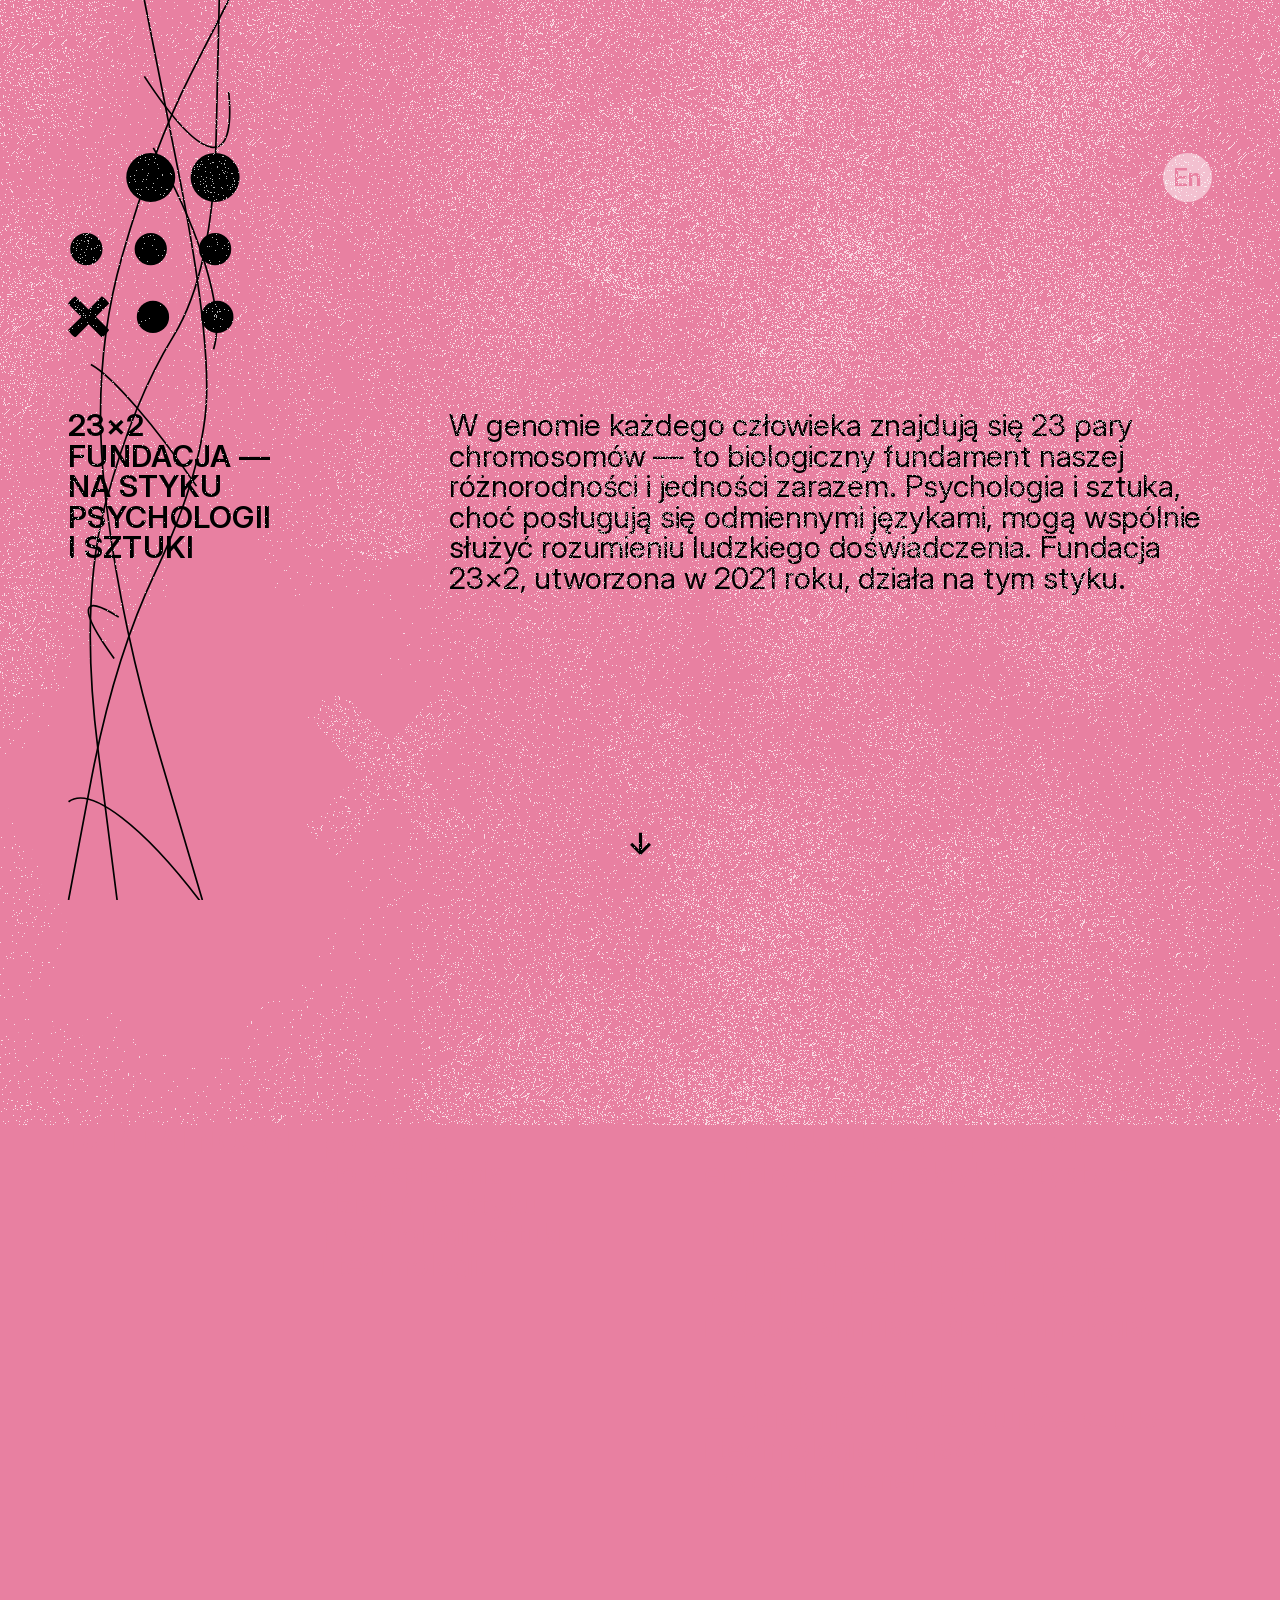
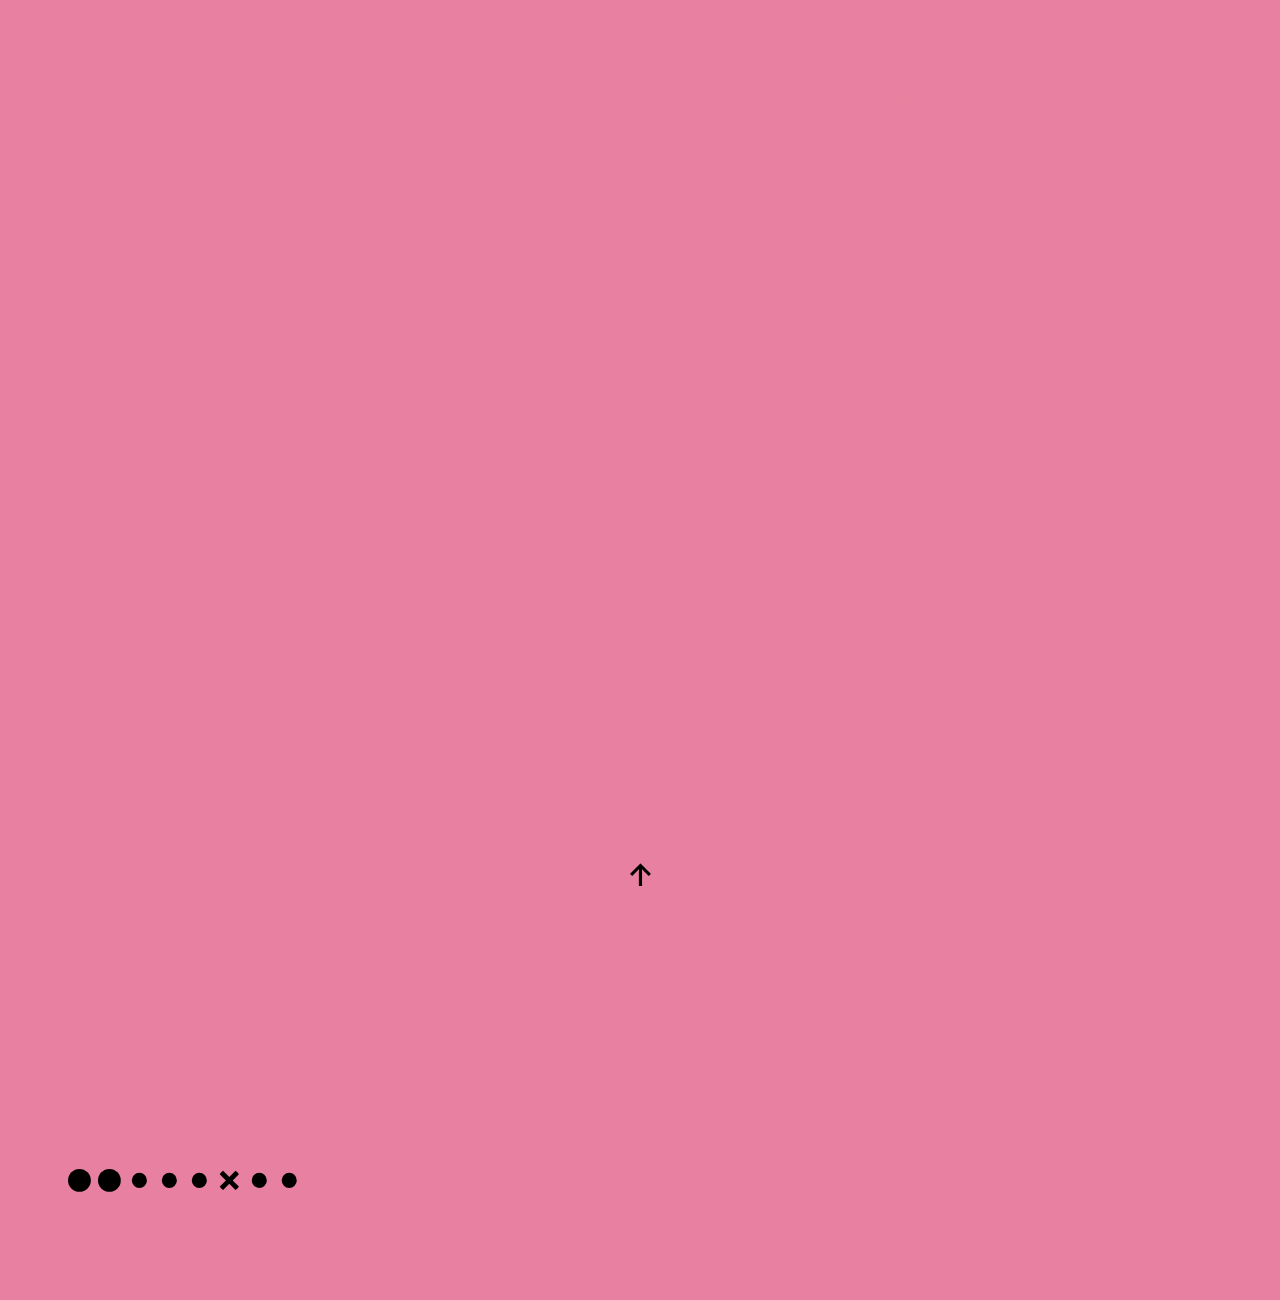
==== commit a632c644: "Updates" ====
--- a/index.html
+++ b/index.html
@@ -17,9 +17,9 @@
     const initialLang = hasEnParam ? 'en' : 'pl';
     document.documentElement.lang = initialLang === 'pl' ? 'pl-PL' : 'en-US';
   </script>
-  <script type="module" crossorigin src="/assets/index-DmjQGNBy.js"></script>
-  <link rel="modulepreload" crossorigin href="/assets/analytics-CDZm6LjX.js">
-  <link rel="stylesheet" crossorigin href="/assets/analytics-DKJmXMe8.css">
+  <script type="module" crossorigin src="/assets/index-BSpzzsOm.js"></script>
+  <link rel="modulepreload" crossorigin href="/assets/analytics-BAuRCnd7.js">
+  <link rel="stylesheet" crossorigin href="/assets/analytics-CX2xK2qu.css">
 </head>
 
 <body class="hidden" id="top" style="visibility: hidden;">
--- a/assets/analytics-CX2xK2qu.css
+++ b/assets/analytics-CX2xK2qu.css
@@ -0,0 +1 @@
+[data-translate]{color:#e880a1;opacity:0!important;transition:opacity var(--fade-duration, .3s) ease-in-out,color .5s ease;transition-delay:var(--fade-delay, 0s)}[data-translate].visible{color:#000;opacity:1!important}.language-switcher{float:right;border-radius:50%}.language-switcher a{display:flex;align-items:center;justify-content:center;padding:.3em;width:2em;height:2em;text-decoration:none;background-color:#ffffff80;color:#e880a1!important;border-radius:100%;transition:background-color .3s ease,color .4s ease;font-size:.8em;font-weight:600}.language-switcher a:hover,.language-switcher a.active{background-color:#000;color:#e880a1!important}.language-switcher a.active{display:none;opacity:1!important}*{margin:0;padding:0;box-sizing:border-box}#connectionPath{position:fixed;top:0;left:0;pointer-events:none;z-index:-1;width:100%;height:100%}svg#logo{width:15%}svg#logo-vertical{width:60%}#logo circle,#logo path,#logo-vertical path,#logo-vertical circle{fill:#000!important}#connectionPath path{fill:none;stroke-width:1.7px;stroke:#000}canvas{pointer-events:none}r-grid{position:relative;font-size:1.8em}#scrolling{z-index:101}p,h1,h2,h3{color:#000;mix-blend-mode:normal}canvas{position:fixed;top:-25vh;left:-10vw;width:120vw;height:150vh;z-index:100;opacity:.72;transition:opacity .3s ease}@media (prefers-reduced-motion: reduce){canvas{opacity:.05!important}.animated-character{animation:none!important;transform:translateY(0)!important}}p,h1,h2,h3{mix-blend-mode:normal}h1 a{transition:transform .23s ease-in-out}h1 a span{transition:font-weight .5s ease-in-out}html{scroll-behavior:smooth;overflow-x:clip}body.hidden{visibility:hidden}.title{margin:auto;width:fit-content}.title r-cell{overflow:visible}.dot{width:256px;height:256px;display:block}canvas.dot{margin-left:-20px}a{transition:color .1s ease-in-out,text-decoration-color .3s ease-in-out;text-decoration:underline;text-decoration-thickness:.1em;word-break:keep-all}a:hover,p a:hover,quote a:hover,.down a:hover{text-decoration-color:#0000;color:#fff}a.langswitcher{float:right}p,quote,li{-webkit-hyphens:none;hyphens:none}.down a,.footer>a{text-decoration:none;transition:color .2s ease-in-out;font-weight:600}.down a{padding:1em}.down{margin:5em auto;text-align:center}.supporter-logo{position:relative;z-index:101;height:1.25em;width:auto;vertical-align:-.22em;margin-right:.5em}.footer{font-size:calc(var(--fontSize));font-weight:600}.footer p{margin:2em 0 1em;line-height:calc(var(--fontSize) * 1.2)}.footer>a{margin-right:1.6em}.footer>a:hover{color:var(--accent-color)}#scrolling{position:fixed;bottom:20px;left:0;right:0;margin-left:auto;margin-right:auto;opacity:0;transition:opacity .5s ease-out;-webkit-backdrop-filter:blur(5px);backdrop-filter:blur(5px);background-color:var(--lighter);color:#fff;width:1em;height:1em;padding:.6em 1em 1.4em;border-radius:50%;text-align:center}body.top #scrolling{opacity:1}body.top~#scrolling{animation:scroll 2s ease-in-out infinite}@keyframes scroll{0%{opacity:0}to{opacity:1}}.animated-character{animation:bounce 2s ease-in-out infinite}@keyframes bounce{0%,to{transform:translateY(0)}50%{transform:translateY(-.5em)}}quote{hanging-punctuation:first;font-feature-settings:"ss03"}quote:before{content:open-quote;font-size:calc(var(--fontSize) * 2)}quote:after{content:close-quote}h3{text-transform:uppercase}p a[href*="//"]:not([href*="23x2.org"]):after,quote a[href*="//"]:not([href*="23x2.org"]):after{content:"◦";text-decoration:none;display:inline;white-space:nowrap;word-break:keep-all}p a[href*="//"]:not([href*="23x2.org"]):visited:after,quote a[href*="//"]:not([href*="23x2.org"]):visited:after{content:"•";text-decoration:none;display:inline;word-break:keep-all}p span[data-translate=supporters-btcam] a[href*="btcam.app"]:after,p span[data-translate=supporters-btcam] a[href*="btcam.app"]:visited:after{content:none}r-cell.spacer{margin-bottom:calc(var(--unit) * 10)}@font-face{font-family:InterVariable;font-style:normal;font-weight:200 600;font-display:block;src:url(/assets/InterVariable-CWi-zmRD.woff2) format("woff2")}@font-face{font-family:InterVariable;font-style:italic;font-weight:200 600;font-display:block;src:url(/assets/InterVariable-Italic-d6KXgdvN.woff2) format("woff2")}@font-face{font-family:Inter;font-style:normal;font-weight:200;font-display:block;src:url(/assets/Inter-Regular-B0QUfDW0.woff2) format("woff2")}@font-face{font-family:Inter;font-style:italic;font-weight:200;font-display:block;src:url(/assets/Inter-Italic-B_ozvy2G.woff2) format("woff2")}@font-face{font-family:Inter;font-style:normal;font-weight:600;font-display:block;src:url(/assets/Inter-SemiBold-_JLwM7Yv.woff2) format("woff2")}@font-face{font-family:Inter;font-style:italic;font-weight:600;font-display:block;src:url(/assets/Inter-SemiBoldItalic-C4gNvuGw.woff2) format("woff2")}@font-face{font-family:InterDisplay;font-style:normal;font-weight:200;font-display:block;src:url(/assets/InterDisplay-Regular-C0mmbI_t.woff2) format("woff2")}@font-face{font-family:InterDisplay;font-style:italic;font-weight:200;font-display:block;src:url(/assets/InterDisplay-Italic-Ceakq4P4.woff2) format("woff2")}@font-face{font-family:InterDisplay;font-style:normal;font-weight:600;font-display:block;src:url(/assets/InterDisplay-SemiBold-J6ePsRbj.woff2) format("woff2")}@font-face{font-family:InterDisplay;font-style:italic;font-weight:600;font-display:block;src:url(/assets/InterDisplay-SemiBoldItalic-Hwqo_RGe.woff2) format("woff2")}:root{--icon-outline-url: url("data:image/svg+xml;charset=utf-8,%3Csvg width='18' height='18' fill='none' xmlns='http://www.w3.org/2000/svg'%3E%3Crect x='1.75' y='1.75' width='14.5' height='14.5' rx='.5' stroke='%23000' stroke-width='1.5'/%3E%3C/svg%3E");--icon-checkmark-url: url("data:image/svg+xml;charset=utf-8,%3Csvg width='18' height='18' fill='none' xmlns='http://www.w3.org/2000/svg'%3E%3Cpath d='M4.7 9.3l3.4 3.3 5.7-5.7-1.5-1.6-4.2 4.2-1.8-1.8-1.6 1.6z' fill='%23000'/%3E%3C/svg%3E");--sansFont: "Inter, sans-serif";--titleFont: "Inter, sans-serif";--monoFont: "IBM Plex Mono";--fontSize: 17px;--unit: calc(var(--fontSize) * .5);--line-height: calc(var(--fontSize) * 1.8);--baseline: var(--unit);--body-padding-x: calc(var(--unit) * 8);--body-padding-y: calc(var(--unit) * 8);--body-bleed: calc(var(--unit) * 16);--body-max-width: calc(var(--unit) * 152);--blockSpacingTop: 0px;--blockSpacingBottom: var(--line-height);--hr-weight: 2px;--h1-margin-bottom: var(--line-height);--h3-margin-bottom: calc(var(--unit) * 0);--column-gap: calc(var(--unit) * 8);--row-gap: calc(var(--unit) * 8);--column-gap-compact: calc(var(--unit) * 4);--row-gap-compact: calc(var(--unit) * 2);--displayScale: 1;--pixel: 1px;--foreground-color-rgb: 0, 0, 0;--foreground-color-a: 1;--foreground-color-a-dimmed: .4;--foreground-color: rgba(var(--foreground-color-rgb), var(--foreground-color-a));--foreground-color-dimmed: rgba(var(--foreground-color-rgb), var(--foreground-color-a-dimmed));--box-link-hover-color: rgba(var(--foreground-color-rgb), 1);--accent-color: #d0005f;--menu-active-color: var(--foreground-color);--menu-inactive-color: rgba(0, 0, 0, .3);--letterbox-color: #E880A1;--bright: #fff;--dark: #000;--lighter: rgba(0, 0, 0, .42);--darker: rgba(0, 0, 0, .66)}@supports (font-variation-settings: normal){:root{--sansFont: "InterVariable, sans-serif";--titleFont: "InterVariable, sans-serif";font-feature-settings:"liga" 1,"calt" 1}}@supports (font-variation-settings: normal){:root{--sansFont: InterVariable;--titleFont: InterVariable}}@media only screen and (-webkit-min-device-pixel-ratio: 1.5),only screen and (min-resolution: 1.5dppx){:root{--displayScale: 1.5;--pixel: .75px }}@media only screen and (-webkit-min-device-pixel-ratio: 2),only screen and (min-resolution: 2dppx){:root{--displayScale: 2;--pixel: .5px }}@media only screen and (-webkit-min-device-pixel-ratio: 2.5),only screen and (min-resolution: 2.5dppx){:root{--displayScale: 2.5;--pixel: .4px }}@media only screen and (-webkit-min-device-pixel-ratio: 3),only screen and (min-resolution: 3dppx){:root{--displayScale: 3;--pixel: .3333333333px }}@media only screen and (-webkit-min-device-pixel-ratio: 3.5),only screen and (min-resolution: 3.5dppx){:root{--displayScale: 4;--pixel: .25px }}*{font:inherit;line-height:inherit;font-feature-settings:"liga" 1,"ss02" 0,"ss03" 0,"dlig" 1}a,abbr,acronym,address,applet,article,aside,audio,b,big,blockquote,body,canvas,caption,center,cite,code,dd,del,details,dfn,div,dl,dt,em,embed,fieldset,figcaption,figure,footer,form,grid,h1,h2,h3,h4,h5,h6,header,hgroup,hr,html,i,iframe,img,ins,kbd,label,legend,li,main,mark,menu,nav,noscript,object,ol,output,p,pre,q,s,samp,section,small,span,strike,sub,summary,sup,table,tbody,td,tfoot,th,thead,time,tr,tt,u,ul,var,video{margin:0;padding:0;border:0;vertical-align:baseline}h1,h2,h3{text-transform:uppercase}blockquote,q{quotes:none}blockquote:after,blockquote:before,q:after,q:before{content:"";content:none}a,a:visited{color:inherit}li{margin-left:0;margin-bottom:var(--baseline)}li>p+ol,li>p+ul{margin-top:calc(var(--baseline) * -1)}li>p+ol{margin-top:calc(var(--unit) * -2)}li.task-list-item{list-style-type:none}li.task-list-item>input[type=checkbox]{list-style:none;margin-right:.5em;margin-left:-1.4em;background:none;-webkit-appearance:none;-moz-appearance:none;appearance:none;width:1.5em;height:var(--baseline);display:inline-block;position:relative;border:none;opacity:1}li.task-list-item>input[type=checkbox]:after,li.task-list-item>input[type=checkbox]:before{display:block;position:absolute;content:"X";color:transparent;left:0;top:-.25em;bottom:-.25em;width:1.1em;background-size:contain;background-repeat:no-repeat;background-position:50%;--webkit-touch-callout: none }li.task-list-item>input[type=checkbox]:after{background-image:var(--icon-outline-url)}li.task-list-item>input[type=checkbox][checked]:before{background-image:var(--icon-checkmark-url)}@supports ((-webkit-mask-image: linear-gradient(rgba(0,0,0,1),red)) or(mask-image: linear-gradient(rgba(0,0,0,1),red))){li.task-list-item>input[type=checkbox]:after,li.task-list-item>input[type=checkbox]:before{-webkit-mask-size:contain;mask-size:contain;-webkit-mask-repeat:no-repeat;mask-repeat:no-repeat;-webkit-mask-position:center center;mask-position:center center}li.task-list-item>input[type=checkbox]:after{background:var(--foreground-color);-webkit-mask-image:var(--icon-outline-url);mask-image:var(--icon-outline-url)}li.task-list-item>input[type=checkbox][checked]:before{background:var(--foreground-color);-webkit-mask-image:var(--icon-checkmark-url);mask-image:var(--icon-checkmark-url)}}.compact>li>p+ol,.compact>li>p+ul{margin-top:calc(var(--blockSpacingBottom) * -1)}ol,ul{list-style-position:outside;--list-indentation: 2em }ol.compact>li,ul.compact>li{margin-bottom:0}ul{padding-left:1.3em}ul.plain{list-style:none}ol[start]{-webkit-padding-start:var(--list-indentation);padding-inline-start:var(--list-indentation)}ol:not([start]){list-style:none;counter-reset:ol-counter;padding-left:var(--list-indentation)}ol:not([start])>li{counter-increment:ol-counter;position:relative}ol:not([start])>li:before{content:counter(ol-counter) ". ";font-weight:600;font-variant-numeric:tabular-nums;position:absolute;--space: .5em;--width: calc(var(--list-indentation) - var(--space));left:calc(-1 *(var(--width) + var(--space)));width:var(--width);height:var(--lineHeight);text-align:left}:root{font-family:var(--sansFont),-system-ui,system-ui,sans-serif;font-size:var(--fontSize);line-height:var(--line-height);color:var(--foreground-color);letter-spacing:-.01em;-webkit-text-size-adjust:100%;-moz-text-size-adjust:100%;text-size-adjust:100%;font-variant-ligatures:contextual common-ligatures;background-color:var(--letterbox-color)}body{-webkit-overflow-scrolling:touch;margin:0 auto;padding:var(--body-padding-y) var(--body-padding-x);max-width:var(--body-max-width);min-height:100vh;box-sizing:border-box;background:var(--background-color)}@media (max-width: 1024px){body{--body-padding-y: calc(var(--unit) * 4) }svg#logo{width:30%}#connectionPath path{fill:none;stroke-width:.9px;stroke:#000}p{-webkit-hyphens:auto;hyphens:auto}svg#logo{width:35%}svg#logo-vertical{width:33%}}@media (max-width: 640px){body{--body-padding-x: calc(var(--unit) * 3);--body-padding-y: calc(var(--unit) * 2) }svg#logo{width:55%}svg#logo-vertical{width:80%}}.margin-b-1{margin-bottom:var(--unit)}.margin-b-2{margin-bottom:calc(var(--unit) * 2)}.margin-b-3{margin-bottom:calc(var(--unit) * 3)}.margin-b-4{margin-bottom:calc(var(--unit) * 4)}.margin-b-5{margin-bottom:calc(var(--unit) * 5)}.margin-b-6{margin-bottom:calc(var(--unit) * 6)}.margin-b-7{margin-bottom:calc(var(--unit) * 7)}.margin-b-8{margin-bottom:calc(var(--unit) * 8)}.dimmed{color:var(--foreground-color-dimmed)}.nowrap{white-space:nowrap;word-break:break-word}.fullwidth{width:120%;height:auto;object-fit:contain;margin-left:-10%}r-cell.fullwidth{grid-column:1/-1}.font-title-1{font-weight:600;font-size:2rem;line-height:2.5rem}.font-title-1,.font-title-2{font-family:var(--titleFont)}.font-title-2{font-weight:600;font-size:1.5rem;line-height:2rem;letter-spacing:.01em}@media (min-width: 641px){.only-viewport-xsmall{display:none}}@media (min-width: 1025px){.only-viewport-small{display:none}}.bold,b,strong{font-weight:600}.italic,em,i{font-style:italic}small{font-size:.8em;letter-spacing:0;line-height:1.4}time{color:var(--foreground-color-dimmed)}address,article,aside,blockquote,dd,div.highlighter-rouge,dl,dt,fieldset,figure,form,h1,h2,h3,h4,h5,h6,nav,ol,p,pre,r-grid,table,tfoot,ul,video{margin-top:var(--blockSpacingTop);margin-bottom:var(--blockSpacingBottom)}:first-child{margin-top:unset}blockquote{position:relative;--color: rgba(var(--foreground-color-rgb), .13);padding-left:1em;border-left:.2rem solid var(--color);font-style:italic;font-weight:200;opacity:.7}blockquote:before{content:"“";font-size:1.5em;height:.6em;font-family:Georgia,serif;font-weight:600;color:var(--color);position:absolute;left:-1em;background:#fff;pointer-events:none;-webkit-user-select:none;-moz-user-select:none;-ms-user-select:none;user-select:none}h1{font-weight:600;font-size:2rem;line-height:2.5rem;margin-top:calc(var(--line-height) * 2);margin-bottom:var(--h1-margin-bottom)}h1,h2{font-family:var(--titleFont)}h2{font-weight:600;letter-spacing:.01em;padding-right:1em}*+h2{margin-top:3rem}h3,h4,h5,h6{font-size:inherit;font-weight:600;margin-bottom:var(--h3-margin-bottom)}h3+h1,h3+h1.single-line,h4+h1,h4+h1.single-line{margin-top:calc(var(--baseline) * 3)}h3.single-line+h1,h3.single-line+h1.single-line,h3.single-line+h2,h3.single-line+h2.single-line,h4.single-line+h1,h4.single-line+h1.single-line,h4.single-line+h2,h4.single-line+h2.single-line{margin-top:var(--line-height)}h3+h2,h3+h2.single-line,h4+h2,h4+h2.single-line{margin-top:var(--baseline)}[class^=only-viewport-]+h1,[class^=only-viewport-]+h2,[class^=only-viewport-]+h3,[class^=only-viewport-]+h4,[class^=only-viewport-]+h5,[class^=only-viewport-]+h6,hr+h1,hr+h2,hr+h3,hr+h4,hr+h5,hr+h6{margin-top:unset}hr:first-child{margin-top:calc(var(--hr-weight) /-2);margin-bottom:calc(var(--line-height) - var(--hr-weight)/2)}hr:last-child{margin-bottom:calc(var(--hr-weight)/-2)}hr,hr:last-child,hr:only-child{margin-top:calc(var(--line-height) - var(--hr-weight)/2)}hr,hr:only-child{border:none;background:var(--foreground-color);height:var(--hr-weight);margin-bottom:calc(var(--line-height) - var(--hr-weight)/2)}*+hr:last-child{margin-top:calc(var(--hr-weight)/-2)}hr:not(:first-child){margin-top:var(--line-height);margin-bottom:calc(var(--line-height) - var(--hr-weight))}r-grid>hr{grid-column:1/-1}r-grid>hr,r-grid>hr:not(:first-child):not(:last-child){margin-top:calc(var(--line-height) - var(--hr-weight));margin-bottom:0}picture{display:block;margin-top:var(--blockSpacingTop);margin-bottom:var(--blockSpacingBottom)}img,img:first-child,img:last-child{display:block;margin-top:calc(var(--unit) * 2);margin-bottom:calc(var(--unit) * 2)}img.inline,img:first-child.inline,img:last-child.inline{display:inline;vertical-align:center}img:only-child,picture>img,picture>img:first-child,picture>img:last-child{margin:0}*+img{margin-top:calc(var(--baseline) * -1)}img.cover,img.fill{-o-object-fit:cover;object-fit:cover}r-grid>r-cell>img,r-grid>r-cell>p>img,r-grid>r-cell>p>picture>img,r-grid>r-cell>picture>img{-o-object-fit:contain;object-fit:contain;max-width:100%}code,pre,tt{font-family:var(--monoFont),SFMono-Regular,Consolas,Liberation Mono,Menlo,monospace;word-break:break-word;white-space:pre-wrap}.code b,.monospace b,b .code,b .monospace,b code,b pre,b tt,code b,pre b,tt b{font-weight:600}code,tt{background-color:rgba(var(--foreground-color-rgb),.07);border-radius:3px;padding:calc(var(--unit) * .25) 0}code:after,code:before,tt:after,tt:before{letter-spacing:-.2em;content:" "}pre code,pre tt{background-color:transparent;padding:0;border-radius:0}pre code:after,pre code:before,pre tt:after,pre tt:before{letter-spacing:inherit;content:none}pre{white-space:pre;word-wrap:normal;overflow-x:auto;display:block;font-size:.95rem;line-height:1.4}@media (max-width: 640px){pre{font-size:.85rem}}pre code,pre tt{white-space:pre;word-wrap:normal}table{--border-width: 1px;--border-opacity: .15;--border-color: rgba(var(--foreground-color-rgb), calc(var(--foreground-color-a) * var(--border-opacity)));overflow:auto;border-spacing:0;border-collapse:collapse;border-top:var(--border-width) solid var(--border-color);border-right:var(--border-width) solid var(--border-color);position:relative;margin-top:calc(var(--line-height) * 1 + var(--border-width) * -1);margin-bottom:calc(var(--line-height) * 1.5)}table:first-child{margin-top:calc(var(--line-height) * .5 + var(--border-width) * -1);margin-bottom:calc(var(--line-height) * .5)}table *{box-sizing:border-box}table td,table th{position:relative;padding:var(--baseline) 1em;background-image:linear-gradient(90deg,var(--border-color),var(--border-color) 1px,transparent 0,transparent calc(var(--baseline) /2));background-repeat:no-repeat;background-size:100% 100%;background-position:0 -1px}table td:after,table th:after{position:absolute;left:0;bottom:0;right:0;height:var(--border-width);background:var(--border-color);content:"A";color:transparent;pointer-events:none}table th{text-align:left;font-weight:600}table th[align=center]{text-align:center}table th[align=right]{text-align:right}p+table{margin-top:calc(var(--line-height) * 1.5 + var(--border-width) * -1)}@media (max-width: 640px){r-grid{--row-gap: calc(var(--unit) * 6) }}[flow-cols-l],[flow-cols-s],[flow-cols]{display:block;-moz-column-count:3;column-count:3;-moz-column-gap:var(--column-gap);column-gap:var(--column-gap);-moz-column-fill:balance;column-fill:balance;orphans:3;widows:3}[flow-cols-l]>h1,[flow-cols-l]>h2,[flow-cols-l]>hr,[flow-cols-s]>h1,[flow-cols-s]>h2,[flow-cols-s]>hr,[flow-cols]>h1,[flow-cols]>h2,[flow-cols]>hr{-moz-column-span:all;column-span:all}[flow-cols="1"]{-moz-column-count:1;column-count:1}[flow-cols="2"]{-moz-column-count:2;column-count:2}[flow-cols="3"]{-moz-column-count:3;column-count:3}[flow-cols="4"]{-moz-column-count:4;column-count:4}[flow-cols="5"]{-moz-column-count:5;column-count:5}[flow-cols="6"]{-moz-column-count:6;column-count:6}[flow-cols="7"]{-moz-column-count:7;column-count:7}[flow-cols="8"]{-moz-column-count:8;column-count:8}@media (max-width: 1024px){[flow-cols-s="1"]{-moz-column-count:1;column-count:1}[flow-cols-s="2"]{-moz-column-count:2;column-count:2}[flow-cols-s="3"]{-moz-column-count:3;column-count:3}[flow-cols-s="4"]{-moz-column-count:4;column-count:4}[flow-cols-s="5"]{-moz-column-count:5;column-count:5}[flow-cols-s="6"]{-moz-column-count:6;column-count:6}[flow-cols-s="7"]{-moz-column-count:7;column-count:7}[flow-cols-s="8"]{-moz-column-count:8;column-count:8}}@media (max-width: 640px){[flow-cols-xs="1"]{-moz-column-count:1;column-count:1}[flow-cols-xs="2"]{-moz-column-count:2;column-count:2}[flow-cols-xs="3"]{-moz-column-count:3;column-count:3}[flow-cols-xs="4"]{-moz-column-count:4;column-count:4}[flow-cols-xs="5"]{-moz-column-count:5;column-count:5}[flow-cols-xs="6"]{-moz-column-count:6;column-count:6}[flow-cols-xs="7"]{-moz-column-count:7;column-count:7}[flow-cols-xs="8"]{-moz-column-count:8;column-count:8}}@media (max-width: 768px){#top{overflow-x:clip}.fullwidth{width:200%;margin-left:-50%}.dot{margin-top:calc(var(--unit) * 6)}}r-grid{display:grid;--grid-tc: repeat(3, 1fr);grid-template-columns:var(--grid-tc);--grid-cs: 1;--grid-ce: -1 }r-grid>r-cell{display:block;-moz-appearance:none;appearance:none;-webkit-appearance:none}r-grid[columns="1"]{--grid-tc: repeat(1, 1fr) }r-grid[columns="2"]{--grid-tc: repeat(2, 1fr) }r-grid[columns="3"]{--grid-tc: repeat(3, 1fr) }r-grid[columns="4"]{--grid-tc: repeat(4, 1fr) }r-grid[columns="5"]{--grid-tc: repeat(5, 1fr) }r-grid[columns="6"]{--grid-tc: repeat(6, 1fr) }r-grid[columns="7"]{--grid-tc: repeat(7, 1fr) }r-grid[columns="8"]{--grid-tc: repeat(8, 1fr) }r-grid[columns="9"]{--grid-tc: repeat(9, 1fr) }r-grid>r-cell[span^="1"]{--grid-cs: 1 }r-grid>r-cell[span^="2"]{--grid-cs: 2 }r-grid>r-cell[span^="3"]{--grid-cs: 3 }r-grid>r-cell[span^="4"]{--grid-cs: 4 }r-grid>r-cell[span^="5"]{--grid-cs: 5 }r-grid>r-cell[span^="6"]{--grid-cs: 6 }r-grid>r-cell[span^="7"]{--grid-cs: 7 }r-grid>r-cell[span^="8"]{--grid-cs: 8 }r-grid>r-cell[span^="9"]{--grid-cs: 9 }r-grid>r-cell[span$="+1"],r-grid>r-cell[span="1"]{--grid-ce: 1 }r-grid>r-cell[span$="+2"],r-grid>r-cell[span$="-1"],r-grid>r-cell[span="2"]{--grid-ce: 2 }r-grid>r-cell[span$="+3"],r-grid>r-cell[span$="-2"],r-grid>r-cell[span="3"]{--grid-ce: 3 }r-grid>r-cell[span$="+4"],r-grid>r-cell[span$="-3"],r-grid>r-cell[span="4"]{--grid-ce: 4 }r-grid>r-cell[span$="+5"],r-grid>r-cell[span$="-4"],r-grid>r-cell[span="5"]{--grid-ce: 5 }r-grid>r-cell[span$="+6"],r-grid>r-cell[span$="-5"],r-grid>r-cell[span="6"]{--grid-ce: 6 }r-grid>r-cell[span$="+7"],r-grid>r-cell[span$="-6"],r-grid>r-cell[span="7"]{--grid-ce: 7 }r-grid>r-cell[span$="+8"],r-grid>r-cell[span$="-7"],r-grid>r-cell[span="8"]{--grid-ce: 8 }r-grid>r-cell[span$="+9"],r-grid>r-cell[span$="-8"],r-grid>r-cell[span="9"]{--grid-ce: 9 }r-grid>r-cell[span$="-9"]{--grid-ce: 10 }r-grid>r-cell[span]{grid-column-end:span var(--grid-ce)}r-grid>r-cell[span*="+"],r-grid>r-cell[span*="-"],r-grid>r-cell[span*=".."]{grid-column-start:var(--grid-cs)}r-grid>r-cell[span*="-"],r-grid>r-cell[span*=".."]{grid-column-end:var(--grid-ce)}r-grid>r-cell[span=row]{grid-column:1 / -1}@media only screen and (max-width: 1024px){r-grid[columns-s="1"]{--grid-tc: repeat(1, 1fr) }r-grid[columns-s="2"]{--grid-tc: repeat(2, 1fr) }r-grid[columns-s="3"]{--grid-tc: repeat(3, 1fr) }r-grid[columns-s="4"]{--grid-tc: repeat(4, 1fr) }r-grid[columns-s="5"]{--grid-tc: repeat(5, 1fr) }r-grid[columns-s="6"]{--grid-tc: repeat(6, 1fr) }r-grid[columns-s="7"]{--grid-tc: repeat(7, 1fr) }r-grid[columns-s="8"]{--grid-tc: repeat(8, 1fr) }r-grid[columns-s="9"]{--grid-tc: repeat(9, 1fr) }r-grid>r-cell[span-s^="1"]{--grid-cs: 1 }r-grid>r-cell[span-s^="2"]{--grid-cs: 2 }r-grid>r-cell[span-s^="3"]{--grid-cs: 3 }r-grid>r-cell[span-s^="4"]{--grid-cs: 4 }r-grid>r-cell[span-s^="5"]{--grid-cs: 5 }r-grid>r-cell[span-s^="6"]{--grid-cs: 6 }r-grid>r-cell[span-s^="7"]{--grid-cs: 7 }r-grid>r-cell[span-s^="8"]{--grid-cs: 8 }r-grid>r-cell[span-s^="9"]{--grid-cs: 9 }r-grid>r-cell[span-s$="+1"],r-grid>r-cell[span-s="1"]{--grid-ce: 1 }r-grid>r-cell[span-s$="+2"],r-grid>r-cell[span-s$="-1"],r-grid>r-cell[span-s="2"]{--grid-ce: 2 }r-grid>r-cell[span-s$="+3"],r-grid>r-cell[span-s$="-2"],r-grid>r-cell[span-s="3"]{--grid-ce: 3 }r-grid>r-cell[span-s$="+4"],r-grid>r-cell[span-s$="-3"],r-grid>r-cell[span-s="4"]{--grid-ce: 4 }r-grid>r-cell[span-s$="+5"],r-grid>r-cell[span-s$="-4"],r-grid>r-cell[span-s="5"]{--grid-ce: 5 }r-grid>r-cell[span-s$="+6"],r-grid>r-cell[span-s$="-5"],r-grid>r-cell[span-s="6"]{--grid-ce: 6 }r-grid>r-cell[span-s$="+7"],r-grid>r-cell[span-s$="-6"],r-grid>r-cell[span-s="7"]{--grid-ce: 7 }r-grid>r-cell[span-s$="+8"],r-grid>r-cell[span-s$="-7"],r-grid>r-cell[span-s="8"]{--grid-ce: 8 }r-grid>r-cell[span-s$="+9"],r-grid>r-cell[span-s$="-8"],r-grid>r-cell[span-s="9"]{--grid-ce: 9 }r-grid>r-cell[span-s$="-9"]{--grid-ce: 10 }r-grid>r-cell[span-s]{grid-column-end:span var(--grid-ce)}r-grid>r-cell[span-s*="+"],r-grid>r-cell[span-s*="-"],r-grid>r-cell[span-s*=".."]{grid-column-start:var(--grid-cs)}r-grid>r-cell[span-s*="-"],r-grid>r-cell[span-s*=".."]{grid-column-end:var(--grid-ce)}r-grid>r-cell[span-s=row]{grid-column:1 / -1}}@media only screen and (min-width: 1999px){r-grid[columns-l="1"]{--grid-tc: repeat(1, 1fr) }r-grid[columns-l="2"]{--grid-tc: repeat(2, 1fr) }r-grid[columns-l="3"]{--grid-tc: repeat(3, 1fr) }r-grid[columns-l="4"]{--grid-tc: repeat(4, 1fr) }r-grid[columns-l="5"]{--grid-tc: repeat(5, 1fr) }r-grid[columns-l="6"]{--grid-tc: repeat(6, 1fr) }r-grid[columns-l="7"]{--grid-tc: repeat(7, 1fr) }r-grid[columns-l="8"]{--grid-tc: repeat(8, 1fr) }r-grid[columns-l="9"]{--grid-tc: repeat(9, 1fr) }r-grid>r-cell[span-l^="1"]{--grid-cs: 1 }r-grid>r-cell[span-l^="2"]{--grid-cs: 2 }r-grid>r-cell[span-l^="3"]{--grid-cs: 3 }r-grid>r-cell[span-l^="4"]{--grid-cs: 4 }r-grid>r-cell[span-l^="5"]{--grid-cs: 5 }r-grid>r-cell[span-l^="6"]{--grid-cs: 6 }r-grid>r-cell[span-l^="7"]{--grid-cs: 7 }r-grid>r-cell[span-l^="8"]{--grid-cs: 8 }r-grid>r-cell[span-l^="9"]{--grid-cs: 9 }r-grid>r-cell[span-l$="+1"],r-grid>r-cell[span-l="1"]{--grid-ce: 1 }r-grid>r-cell[span-l$="+2"],r-grid>r-cell[span-l$="-1"],r-grid>r-cell[span-l="2"]{--grid-ce: 2 }r-grid>r-cell[span-l$="+3"],r-grid>r-cell[span-l$="-2"],r-grid>r-cell[span-l="3"]{--grid-ce: 3 }r-grid>r-cell[span-l$="+4"],r-grid>r-cell[span-l$="-3"],r-grid>r-cell[span-l="4"]{--grid-ce: 4 }r-grid>r-cell[span-l$="+5"],r-grid>r-cell[span-l$="-4"],r-grid>r-cell[span-l="5"]{--grid-ce: 5 }r-grid>r-cell[span-l$="+6"],r-grid>r-cell[span-l$="-5"],r-grid>r-cell[span-l="6"]{--grid-ce: 6 }r-grid>r-cell[span-l$="+7"],r-grid>r-cell[span-l$="-6"],r-grid>r-cell[span-l="7"]{--grid-ce: 7 }r-grid>r-cell[span-l$="+8"],r-grid>r-cell[span-l$="-7"],r-grid>r-cell[span-l="8"]{--grid-ce: 8 }r-grid>r-cell[span-l$="+9"],r-grid>r-cell[span-l$="-8"],r-grid>r-cell[span-l="9"]{--grid-ce: 9 }r-grid>r-cell[span-l$="-9"]{--grid-ce: 10 }r-grid>r-cell[span-l]{grid-column-end:span var(--grid-ce)}r-grid>r-cell[span-l*="+"],r-grid>r-cell[span-l*="-"],r-grid>r-cell[span-l*=".."]{grid-column-start:var(--grid-cs)}r-grid>r-cell[span-l*="-"],r-grid>r-cell[span-l*=".."]{grid-column-end:var(--grid-ce)}r-grid>r-cell[span-l=row]{grid-column:1 / -1}}
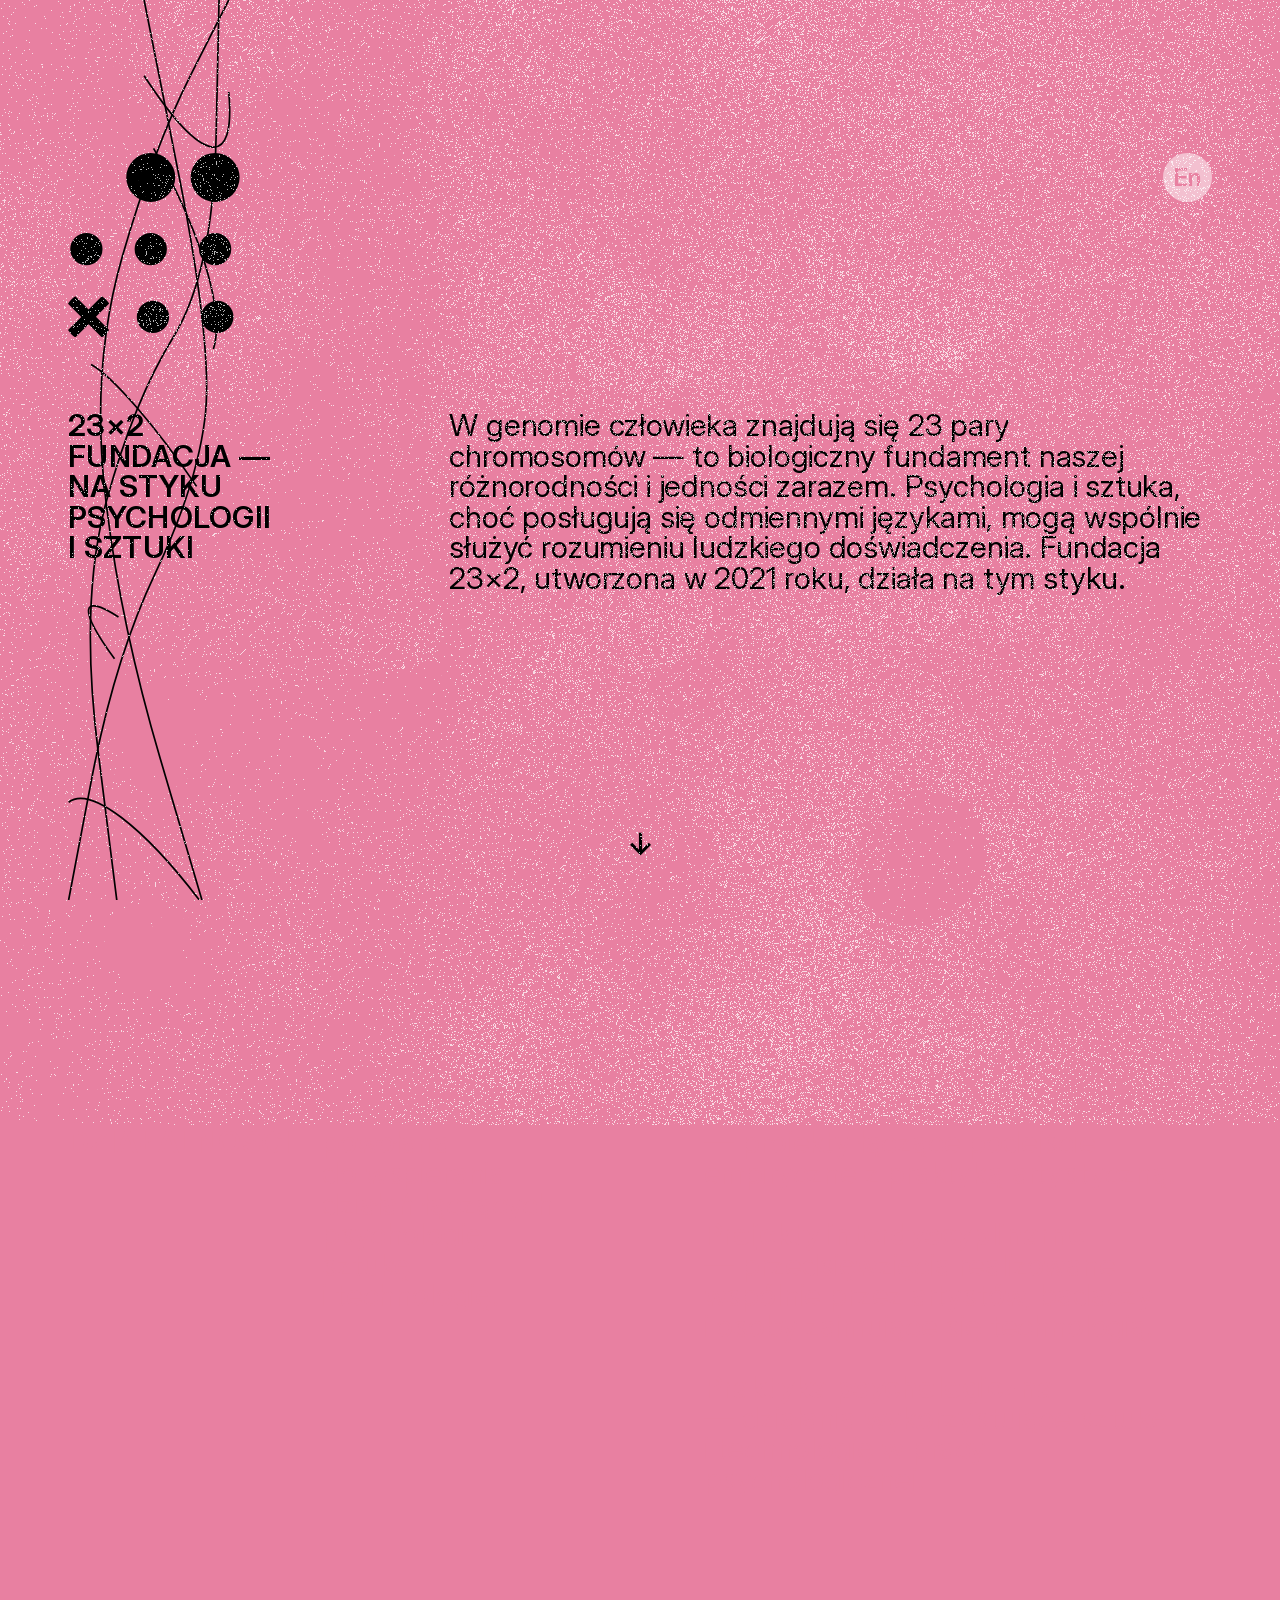
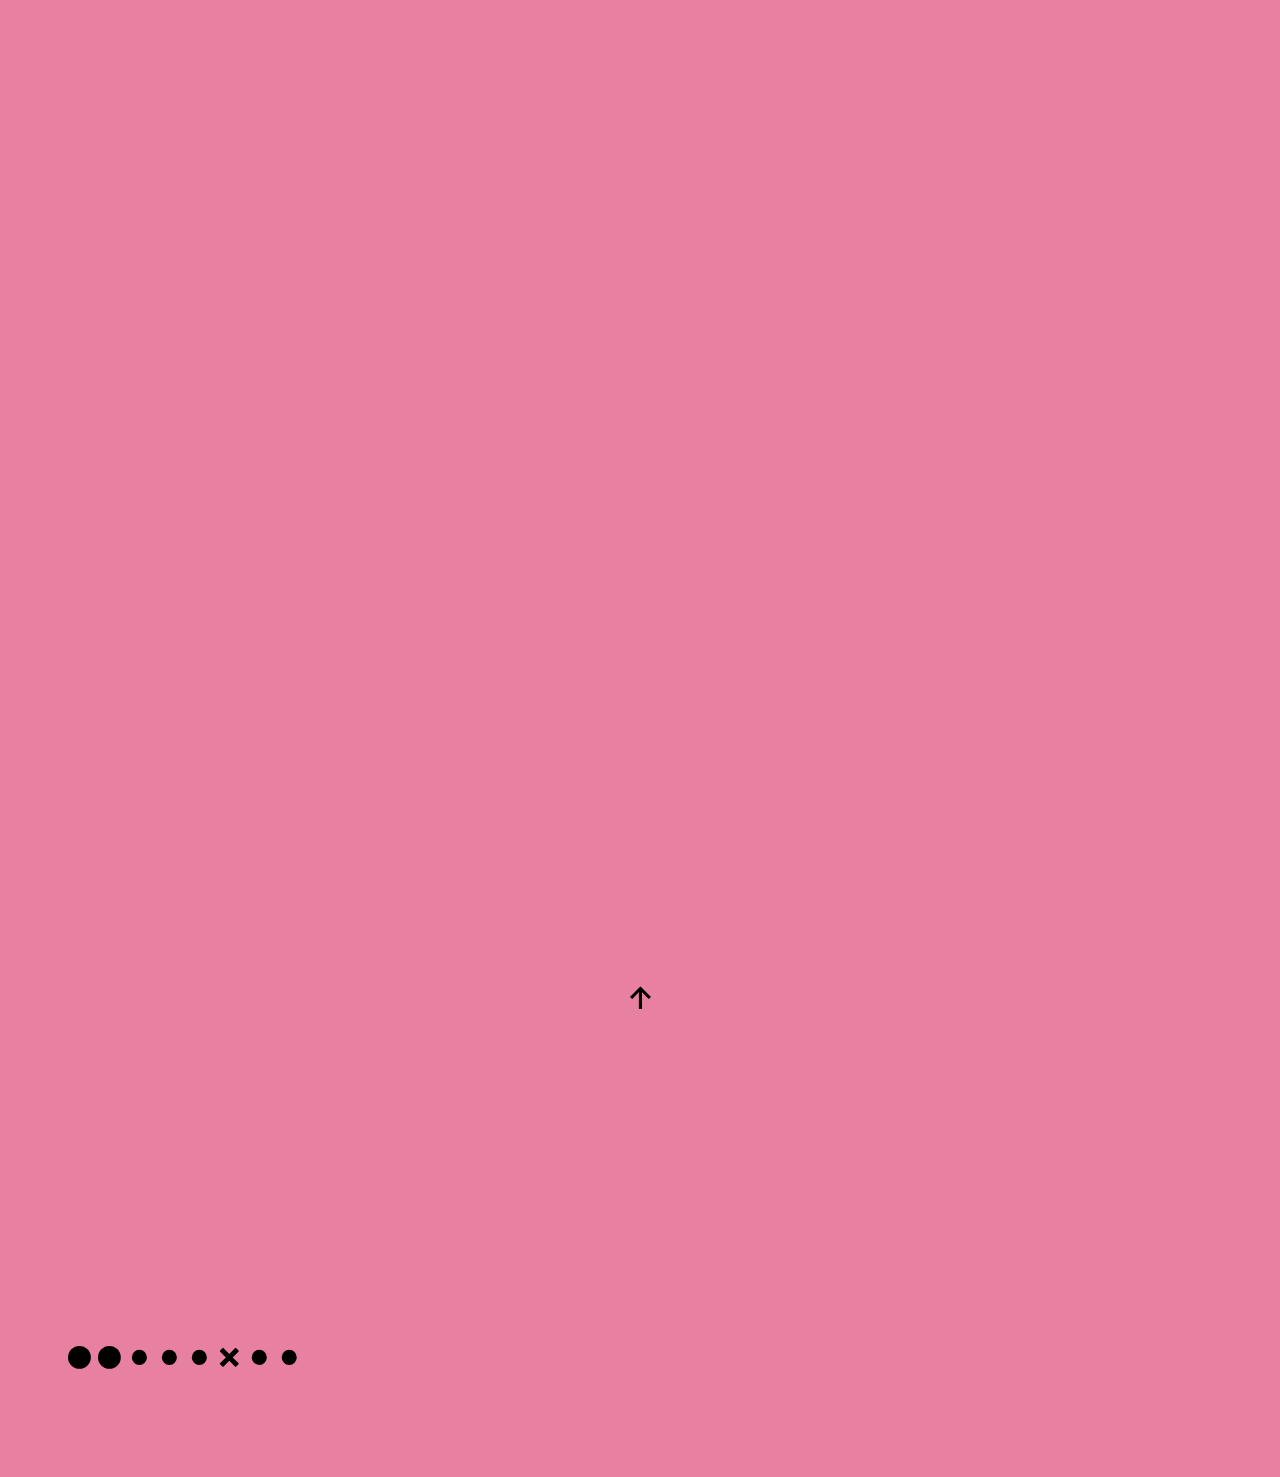
==== commit 38235194: "Updates" ====
--- a/index.html
+++ b/index.html
@@ -17,8 +17,8 @@
     const initialLang = hasEnParam ? 'en' : 'pl';
     document.documentElement.lang = initialLang === 'pl' ? 'pl-PL' : 'en-US';
   </script>
-  <script type="module" crossorigin src="/assets/index-BSpzzsOm.js"></script>
-  <link rel="modulepreload" crossorigin href="/assets/analytics-BAuRCnd7.js">
+  <script type="module" crossorigin src="/assets/index-DkMN3RLD.js"></script>
+  <link rel="modulepreload" crossorigin href="/assets/analytics-BtZYvhCz.js">
   <link rel="stylesheet" crossorigin href="/assets/analytics-CX2xK2qu.css">
 </head>
 
@@ -56,7 +56,7 @@
       <h2 data-translate="title-23x2">23&times;2<br>Fundacja &mdash;&nbsp;na&nbsp;styku psychologii<br>i&nbsp;sztuki</h2>
     </r-cell>
     <r-cell span="6" span-s="row" class="margin-b-6">
-      <p data-translate="paragraph-chromosomes">W genomie każdego człowieka znajdują się 23 pary chromosomów — to biologiczny fundament naszej różnorodności i&nbsp;jedności zarazem. Psychologia i&nbsp;sztuka, choć posługują się odmiennymi językami, mogą wspólnie służyć rozumieniu ludzkiego doświadczenia. Fundacja 23×2, utworzona w&nbsp;2021 roku, działa na&nbsp;tym styku.</p>
+      <p data-translate="paragraph-chromosomes">W genomie człowieka znajdują się 23 pary chromosomów — to biologiczny fundament naszej różnorodności i&nbsp;jedności zarazem. Psychologia i&nbsp;sztuka, choć posługują się odmiennymi językami, mogą wspólnie służyć rozumieniu ludzkiego doświadczenia. Fundacja 23×2, utworzona w&nbsp;2021 roku, działa na&nbsp;tym styku.</p>
       </r-cell>
 
         <r-cell span="row" class="down animated-character"><a href="#more">↓</a></r-cell>
@@ -66,7 +66,7 @@
           <h2 data-translate="title-assumptions">Obszary<br>działalności</h2>
         </r-cell>
         <r-cell span="3-4" span-s="row">
-          <p data-translate="paragraph-goal">Fundacja została powołana do&nbsp;wspierania działań na&nbsp;styku psychologii, sztuki i&nbsp;technologii.</p>
+          <p data-translate="paragraph-goal">Fundacja została powołana do&nbsp;wspierania działań łączących psychologię, sztukę i&nbsp;technologię.</p>
           </r-cell>
           <r-cell span="6-9" span-s="row" class="margin-b-8">
           <p data-translate="paragraph-research"><strong>Badania</strong><br> — projekty łączące podejście empiryczne z&nbsp;praktyką artystyczną.</p>
@@ -91,11 +91,11 @@
             </r-cell>
               <r-cell span="6-9" span-s="row" class="margin-b-2">
                 <p data-translate="contact-email"><a href="mailto:fundacja@23x2.org">fundacja@23x2.org</a></p>
-                <p data-translate="title-phone">tel.&thinsp;+48&thinsp;<strong>22&thinsp;100&thinsp;4420</strong></p>
+                <p data-translate="title-phone">tel.&thinsp;<strong>22&thinsp;100&thinsp;4420</strong></p>
                <p data-translate="contact-address"><strong>Plac Konstytucji</strong> 3<br>00&#x2043;647 Warszawa</p>
                
               
-               <p data-translate="bank-account">konto bankowe numer<br><strong>40&thinsp;1600&thinsp;1462&thinsp;1747<br>7068&thinsp;9000&thinsp;0001</strong></p>
+               <p data-translate="bank-account">konto bankowe numer<br><strong>40 1600 1462 1747<br>7068 9000 0001</strong></p>
               </r-cell>
 
 
@@ -105,6 +105,7 @@
     <r-cell class="footer" span="3" span-s="row">      
       <p data-translate="footer-label">23&times;2 Fundacja © 2021&ndash;2026</p>
       <p data-translate="supporters-link"><a href="/supporters/">Wspieraj&#x105; nas</a></p>
+      <p data-translate="github-link"><a href="https://github.com/23x2">GitHub</a></p>
       <svg id="logo-vertical" xmlns="http://www.w3.org/2000/svg" width="33%" viewBox="0 0 277.51 27.66">
         <path d="M188.18,2.2c-.81.52-1.59,1.14-2.3,1.85s-1.33,1.49-1.85,2.3l7.48,7.48-7.48,7.48c.52.82,1.14,1.59,1.85,2.3s1.49,1.33,2.3,1.85l7.48-7.48,7.48,7.48c.82-.52,1.59-1.14,2.3-1.85s1.33-1.49,1.85-2.3l-7.48-7.48,7.48-7.48c-.52-.82-1.14-1.59-1.85-2.3s-1.49-1.33-2.3-1.85l-7.48,7.48-7.48-7.48Z" style="fill: #ee4623;"/>
         <circle cx="50.19" cy="13.83" r="13.83" style="fill: #fbae17;"/>
